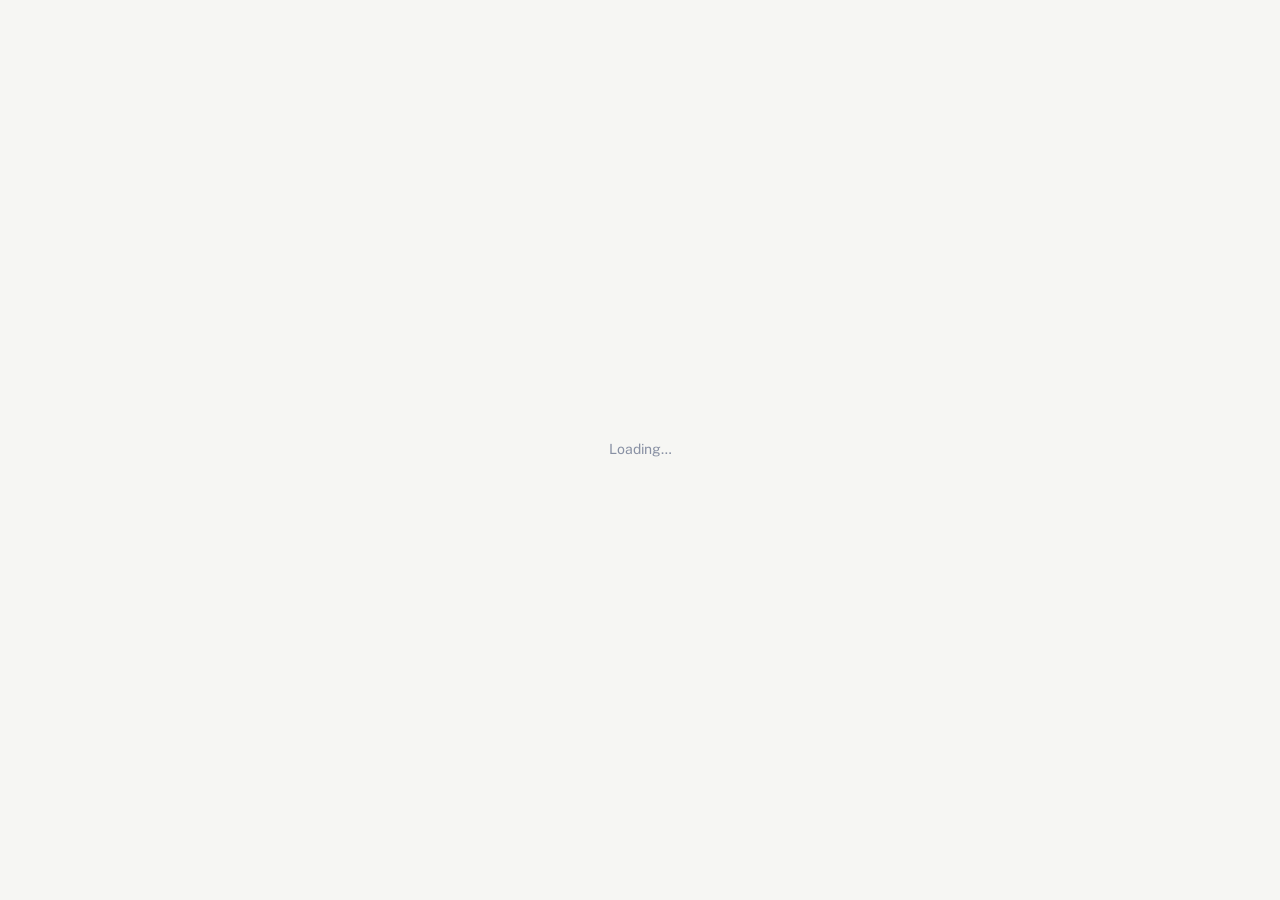
==== index.html @ 685ea419 "deploy 2026-09-09T08:03:14.117Z" ====
<!doctype html>
<html lang="en">
<head>
<meta charset="utf-8" />
<meta name="viewport" content="width=device-width, initial-scale=1" />
<title>CPA360</title>
<link rel="preconnect" href="https://fonts.googleapis.com" />
<link rel="preconnect" href="https://fonts.gstatic.com" crossorigin />
<link rel="stylesheet" href="https://fonts.googleapis.com/css2?family=Libre+Franklin:wght@600;700;800&family=Public+Sans:wght@400;500;600;700&family=IBM+Plex+Mono:wght@500;600&display=swap" />
<link rel="stylesheet" href="./styles.css" />
<link rel="stylesheet" href="./src/dashboard.css" />
<script>
  try {
    var t = localStorage.getItem("cpa360.theme");
    if (t === "dark" || t === "light") document.documentElement.dataset.theme = t;
  } catch (e) {}
</script>
</head>
<body>
  <div id="root" class="booting">Loading&hellip;</div>

  <!-- copy config.example.js → config.js and fill in your Supabase keys -->
  <script src="./config.js"></script>
  <script type="module" src="./src/app.js"></script>
</body>
</html>
---- styles.css ----
/* ==========================================================================
   CPA360 Platform — app shell + auth UI
   Shares the Command Center's token system (navy / Libre Franklin / Public Sans).
   ========================================================================== */
:root{
  --paper:#f6f6f3;
  --surface:#ffffff;
  --surface-2:#eef0f4;
  --surface-3:#e5e8ee;
  --ink:#12203d;
  --ink-2:#4d5871;
  --ink-muted:#8890a3;
  --border:rgba(18,32,61,.12);
  --border-strong:rgba(18,32,61,.22);
  --brand:#1f3864;
  --brand-ink:#14284d;
  --brand-tint:#e7ecf5;
  --brand-2:#3f7a52;
  --brand-2-tint:#e7f1ea;
  --sidebar-bg:#14284d;
  --sidebar-fg:#eef1f9;
  --series-1:#2a78d6;
  --series-1-tint:#dcebfb;
  --series-2:#eb6834;
  --series-2-tint:#fbe4d8;
  --good:#0ca30c;
  --warning:#b3790a;
  --critical:#c03434;
  --critical-tint:#fbe1e1;
  --status-good:#0ca30c;   --status-good-tint:#e2f5df;
  --status-warning:#b3790a; --status-warning-tint:#fdf0d6;
  --status-critical:#c03434; --status-critical-tint:#fbe1e1;
  --status-neutral:#6b7386; --status-neutral-tint:#e9eaee;
  --grid-line:#e4e5e0;
  --shadow:0 1px 2px rgba(18,32,61,.06), 0 12px 32px -14px rgba(18,32,61,.20);
  --shadow-card:0 1px 2px rgba(18,32,61,.06), 0 1px 0 rgba(18,32,61,.04);
  --font-display:"Libre Franklin","Segoe UI",system-ui,sans-serif;
  --font-body:"Public Sans","Segoe UI",system-ui,sans-serif;
  --font-mono:"IBM Plex Mono",ui-monospace,monospace;
}
@media (prefers-color-scheme:dark){
  :root:not([data-theme="light"]){
    --paper:#0d1220; --surface:#141b2c; --surface-2:#1b2338; --surface-3:#232c44;
    --ink:#f1f3f9; --ink-2:#b7bfd4; --ink-muted:#8089a1;
    --border:rgba(255,255,255,.11); --border-strong:rgba(255,255,255,.20);
    --brand:#3f5f9c; --brand-ink:#cfdaf2; --brand-tint:#1d2c4a; --brand-2:#59a66d; --brand-2-tint:#16301f;
    --sidebar-bg:#111a2e;
    --series-1:#3987e5; --series-1-tint:#173154; --series-2:#e07a44; --series-2-tint:#432416;
    --good:#35c440; --warning:#f2b23a; --critical:#ef6a6a; --critical-tint:#3d1414;
    --status-good:#35c440; --status-good-tint:#113a17;
    --status-warning:#f2b23a; --status-warning-tint:#3d2e0c;
    --status-critical:#ef6a6a; --status-critical-tint:#3d1414;
    --status-neutral:#9aa2b8; --status-neutral-tint:#232c44;
    --grid-line:#26304a;
    --shadow:0 1px 2px rgba(0,0,0,.4), 0 12px 32px -14px rgba(0,0,0,.5);
    --shadow-card:0 1px 2px rgba(0,0,0,.35);
  }
}
:root[data-theme="dark"]{
  --paper:#0d1220; --surface:#141b2c; --surface-2:#1b2338; --surface-3:#232c44;
  --ink:#f1f3f9; --ink-2:#b7bfd4; --ink-muted:#8089a1;
  --border:rgba(255,255,255,.11); --border-strong:rgba(255,255,255,.20);
  --brand:#3f5f9c; --brand-ink:#cfdaf2; --brand-tint:#1d2c4a; --brand-2:#59a66d; --brand-2-tint:#16301f;
  --sidebar-bg:#111a2e;
  --series-1:#3987e5; --series-1-tint:#173154; --series-2:#e07a44; --series-2-tint:#432416;
  --good:#35c440; --warning:#f2b23a; --critical:#ef6a6a; --critical-tint:#3d1414;
  --status-good:#35c440; --status-good-tint:#113a17;
  --status-warning:#f2b23a; --status-warning-tint:#3d2e0c;
  --status-critical:#ef6a6a; --status-critical-tint:#3d1414;
  --status-neutral:#9aa2b8; --status-neutral-tint:#232c44;
  --grid-line:#26304a;
  --shadow:0 1px 2px rgba(0,0,0,.4), 0 12px 32px -14px rgba(0,0,0,.5);
  --shadow-card:0 1px 2px rgba(0,0,0,.35);
}

*{box-sizing:border-box;}
body{margin:0;background:var(--paper);color:var(--ink);font-family:var(--font-body);font-size:14px;line-height:1.55;-webkit-font-smoothing:antialiased;}
h1,h2,h3{font-family:var(--font-display);margin:0;color:var(--ink);text-wrap:balance;}
a{color:var(--brand);}
button{font-family:inherit;}
.mono{font-family:var(--font-mono);}
#root.booting{display:flex;align-items:center;justify-content:center;min-height:100vh;color:var(--ink-muted);}

/* ---------- form controls ---------- */
.field{display:grid;gap:5px;margin-bottom:13px;}
.field label{font-size:11px;font-weight:600;text-transform:uppercase;letter-spacing:.5px;color:var(--ink-muted);}
.field input,.field select{
  font:inherit;padding:9px 11px;border:1px solid var(--border-strong);border-radius:8px;
  background:var(--surface);color:var(--ink);width:100%;
}
.field input:focus,.field select:focus{outline:2px solid var(--brand);outline-offset:1px;}
.btn{
  all:unset;box-sizing:border-box;cursor:pointer;display:inline-flex;align-items:center;justify-content:center;
  gap:7px;padding:9px 16px;border-radius:8px;font-size:13px;font-weight:600;
  border:1px solid var(--border-strong);color:var(--ink-2);background:var(--surface);text-align:center;
}
.btn:hover{color:var(--ink);}
.btn.primary{background:var(--brand);border-color:var(--brand);color:#fff;width:100%;}
.btn.primary:hover{color:#fff;filter:brightness(1.08);}
.btn.danger{background:var(--critical);border-color:var(--critical);color:#fff;}
.btn[disabled]{opacity:.55;cursor:not-allowed;}
.linkbtn{all:unset;cursor:pointer;color:var(--brand);font-size:12.5px;text-decoration:underline;text-underline-offset:2px;}
.msg{margin:4px 0 12px;font-size:12.5px;padding:9px 11px;border-radius:8px;}
.msg.err{background:var(--critical-tint);color:var(--critical);}
.msg.ok{background:color-mix(in oklab,var(--good) 15%,var(--surface));color:var(--good);}

/* ---------- auth screen ---------- */
.auth-wrap{min-height:100vh;display:flex;align-items:center;justify-content:center;padding:32px 20px;}
.auth-card{
  width:100%;max-width:380px;background:var(--surface);border:1px solid var(--border);
  border-radius:16px;box-shadow:var(--shadow);padding:28px;
}
.auth-brand{display:flex;align-items:center;gap:10px;margin-bottom:22px;}
.auth-mark{
  width:34px;height:34px;border-radius:8px;background:linear-gradient(155deg,#3f7a52,#2a78d6);
  display:flex;align-items:center;justify-content:center;color:#fff;font-family:var(--font-display);font-weight:800;flex:none;
}
.auth-brand b{font-family:var(--font-display);font-size:16px;letter-spacing:.2px;}
.auth-brand span{display:block;font-size:9.5px;letter-spacing:1.4px;text-transform:uppercase;color:var(--ink-muted);}
.auth-card h1{font-size:19px;margin-bottom:4px;}
.auth-card .sub{color:var(--ink-2);font-size:12.5px;margin-bottom:20px;}
.auth-alt{margin-top:16px;padding-top:14px;border-top:1px solid var(--border);display:flex;flex-wrap:wrap;gap:6px 14px;font-size:12px;color:var(--ink-muted);}

/* ---------- app shell ---------- */
.app{display:flex;min-height:100vh;}
.sidebar{
  width:250px;flex:0 0 250px;background:var(--sidebar-bg);color:var(--sidebar-fg);
  display:flex;flex-direction:column;padding:18px 14px;position:sticky;top:0;height:100vh;overflow-y:auto;
}
.sidebar .brand{display:flex;align-items:center;gap:9px;padding:2px 6px 16px;}
.sidebar .brand b{font-family:var(--font-display);font-weight:800;font-size:15.5px;color:#fff;}
.sidebar .brand span{display:block;font-size:9px;letter-spacing:1.3px;text-transform:uppercase;color:#9fb0d6;}
.org-switch{margin:2px 4px 16px;}
.org-switch label{font-size:9.5px;letter-spacing:1px;text-transform:uppercase;color:#7f8dae;display:block;margin-bottom:5px;}
.org-switch select{
  width:100%;font:inherit;font-size:12.5px;padding:8px 9px;border-radius:8px;
  background:rgba(255,255,255,.07);color:#fff;border:1px solid rgba(255,255,255,.14);
}
.org-switch select option{color:#12203d;}
.org-role{margin-top:6px;font-size:10.5px;color:#9fb0d6;font-family:var(--font-mono);}
.nav{display:flex;flex-direction:column;gap:1px;overflow-y:auto;}
.nav .nav-group{font-size:9.5px;letter-spacing:1px;text-transform:uppercase;color:#7f8dae;margin:12px 10px 4px;}
.nav .nav-group:first-child{margin-top:2px;}
.nav button{
  all:unset;cursor:pointer;display:flex;align-items:center;gap:9px;padding:7px 10px;border-radius:7px;
  font-size:12.6px;color:#c9d2e8;
}
.nav button:hover{background:rgba(255,255,255,.06);color:#fff;}
.nav button.active{background:rgba(255,255,255,.13);color:#fff;font-weight:600;}
.sidebar .foot{margin-top:auto;padding-top:14px;border-top:1px solid rgba(255,255,255,.09);font-size:11px;color:#9fb0d6;}
.sidebar .foot .email{color:#dbe2f2;word-break:break-all;display:block;margin-bottom:8px;}

main{flex:1;min-width:0;}
.topbar{padding:16px 30px;border-bottom:1px solid var(--border);display:flex;align-items:baseline;justify-content:space-between;gap:16px;}
.topbar h1{font-size:20px;}
.topbar .eyebrow{font-size:11px;letter-spacing:1px;text-transform:uppercase;color:var(--ink-muted);font-weight:600;}
.topbar .sub{color:var(--ink-2);font-size:12px;margin-top:3px;max-width:64ch;}
.viewport{padding:24px 30px 64px;max-width:1120px;}

/* ---------- cards / tiles / tables ---------- */
.card{background:var(--surface);border:1px solid var(--border);border-radius:12px;padding:18px 20px;box-shadow:var(--shadow);}
.tiles{display:grid;grid-template-columns:repeat(auto-fit,minmax(160px,1fr));gap:12px;margin-bottom:20px;}
.tile{background:var(--surface);border:1px solid var(--border);border-radius:12px;padding:14px 16px;box-shadow:var(--shadow);}
.tile .k{font-size:11px;text-transform:uppercase;letter-spacing:.4px;color:var(--ink-muted);font-weight:600;}
.tile .v{font-family:var(--font-display);font-size:24px;font-weight:800;margin-top:5px;}
.tile .m{font-size:11.5px;color:var(--ink-2);margin-top:3px;}
.note{background:var(--brand-tint);border:1px solid color-mix(in oklab,var(--brand) 25%,transparent);border-radius:10px;padding:13px 15px;font-size:12.5px;color:var(--ink-2);}

table{width:100%;border-collapse:collapse;}
.table-wrap{border:1px solid var(--border);border-radius:12px;overflow-x:auto;background:var(--surface);box-shadow:var(--shadow);}
th{text-align:left;font-size:10.5px;letter-spacing:.5px;text-transform:uppercase;color:var(--ink-muted);font-weight:700;padding:10px 14px;border-bottom:1px solid var(--border);background:var(--surface-2);white-space:nowrap;}
td{padding:10px 14px;border-bottom:1px solid var(--border);font-size:12.8px;vertical-align:middle;}
tr:last-child td{border-bottom:none;}
.role-pill{display:inline-block;padding:2px 9px;border-radius:999px;font-size:11px;font-weight:600;background:var(--surface-3);color:var(--ink-2);text-transform:capitalize;}
.row-inline{display:flex;gap:8px;align-items:end;flex-wrap:wrap;}
.row-inline .field{margin-bottom:0;}
.section-title{font-size:11px;letter-spacing:1px;text-transform:uppercase;color:var(--ink-muted);font-weight:700;margin:28px 0 10px;}

@media (max-width:760px){
  .app{flex-direction:column;}
  .sidebar{width:auto;flex:none;height:auto;position:static;flex-direction:row;flex-wrap:wrap;align-items:center;gap:10px;}
  .org-switch{margin:0;flex:1;min-width:160px;}
  .sidebar .foot{margin:0;border:0;padding:0;}
  .nav{flex-direction:row;flex-wrap:wrap;width:100%;}
  .nav .nav-group{flex-basis:100%;margin:8px 4px 2px;}
  .viewport,.topbar{padding-left:18px;padding-right:18px;}
}
@media (prefers-reduced-motion:no-preference){
  .btn,.nav button{transition:background .12s ease,color .12s ease,filter .12s ease;}
}
---- src/dashboard.css ----
/* ============================================================================
   dashboard.css — the nine-view dashboard, ported from the Command Center.
   Every rule is scoped under `.cpa-dash` so it never collides with the shell.
   The dashboard's mount container and every modal it opens carry that class.
   Design tokens live in styles.css (shared with the shell).
   ============================================================================ */

.cpa-dash h1, .cpa-dash h2, .cpa-dash h3, .cpa-dash h4{
  font-family:var(--font-display); font-weight:700; margin:0; text-wrap:balance; color:var(--ink);
}
.cpa-dash .mono{ font-family:var(--font-mono); font-variant-numeric:tabular-nums; }
.cpa-dash .num{ font-variant-numeric:tabular-nums; }
.cpa-dash .muted{ color:var(--ink-muted); font-size:12px; padding:12px 2px; }

/* ---- dashboard header (eyebrow / title / sub + print) ---- */
.dash-head{ display:flex; align-items:flex-start; justify-content:space-between; gap:16px; margin-bottom:18px; flex-wrap:wrap; }
.dash-head .eyebrow{ font-size:11px; letter-spacing:1px; text-transform:uppercase; color:var(--ink-muted); font-weight:600; }
.dash-head h1{ font-size:21px; margin-top:2px; }
.dash-head .sub{ color:var(--ink-2); font-size:12.5px; margin-top:3px; max-width:64ch; }

.cpa-dash .view{ padding:2px 0 60px; }
.cpa-dash .view.hidden{ display:none; }

/* ---- layout ---- */
.cpa-dash .grid{ display:grid; gap:14px; min-width:0; }
.cpa-dash .grid > *{ min-width:0; }
.cpa-dash .grid-4{ grid-template-columns:repeat(4,1fr); }
.cpa-dash .grid-3{ grid-template-columns:repeat(3,1fr); }
.cpa-dash .grid-2{ grid-template-columns:repeat(2,1fr); }
.cpa-dash .split{ display:grid; gap:14px; min-width:0; }
.cpa-dash .split > *{ min-width:0; }
.cpa-dash .split-score{ grid-template-columns:280px 1fr; }
.cpa-dash .split-bene{ grid-template-columns:1fr 300px; }
.cpa-dash .split-finance{ grid-template-columns:1.4fr 1fr; }
.cpa-dash .split-impact{ grid-template-columns:1.2fr 1fr; }
@media (max-width:1000px){
  .cpa-dash .grid-4, .cpa-dash .grid-3{ grid-template-columns:repeat(2,1fr); }
  .cpa-dash .split-score, .cpa-dash .split-bene, .cpa-dash .split-finance, .cpa-dash .split-impact{ grid-template-columns:1fr; }
}
@media (max-width:900px){ .cpa-dash .grid-2{ grid-template-columns:1fr; } }

/* ---- cards ---- */
.cpa-dash .card{
  background:var(--surface); border:1px solid var(--border); border-radius:12px;
  padding:16px 18px; box-shadow:var(--shadow-card);
}
.cpa-dash .card-head{ display:flex; align-items:center; justify-content:space-between; gap:10px; margin-bottom:12px; flex-wrap:wrap; }
.cpa-dash .card-head h3{ font-size:14px; }
.cpa-dash .card-head .hint{ font-size:11px; color:var(--ink-muted); }
.cpa-dash .section-title{ font-size:11px; letter-spacing:1px; text-transform:uppercase; color:var(--ink-muted); font-weight:700; margin:26px 0 10px; }
.cpa-dash .section-title:first-child{ margin-top:0; }

.cpa-dash .stat-tile{ background:var(--surface); border:1px solid var(--border); border-radius:12px; padding:14px 16px; box-shadow:var(--shadow-card); }
.cpa-dash .stat-tile .label{ font-size:11px; color:var(--ink-muted); font-weight:600; text-transform:uppercase; letter-spacing:.4px; }
.cpa-dash .stat-tile .value{ font-family:var(--font-display); font-size:26px; font-weight:800; margin-top:6px; }
.cpa-dash .stat-tile .sub{ font-size:11.5px; color:var(--ink-2); margin-top:4px; }
.cpa-dash .stat-tile .sub.good{ color:var(--status-good); }
.cpa-dash .stat-tile .sub.warning{ color:var(--status-warning); }
.cpa-dash .stat-tile .sub.critical{ color:var(--status-critical); }

/* ---- pills ---- */
.cpa-dash .pill{
  display:inline-flex; align-items:center; gap:5px; padding:3px 9px 3px 7px; border-radius:999px;
  font-size:11px; font-weight:600; white-space:nowrap; line-height:1.6;
}
.cpa-dash .pill svg{ width:11px; height:11px; flex:none; }
.cpa-dash .pill.good{ background:var(--status-good-tint); color:var(--status-good); }
.cpa-dash .pill.warning{ background:var(--status-warning-tint); color:var(--status-warning); }
.cpa-dash .pill.critical{ background:var(--status-critical-tint); color:var(--status-critical); }
.cpa-dash .pill.neutral{ background:var(--status-neutral-tint); color:var(--status-neutral); }
.cpa-dash .pill.brand{ background:var(--brand-tint); color:var(--brand); }

/* ---- tables ---- */
.cpa-dash table{ width:100%; border-collapse:collapse; }
.cpa-dash .table-wrap{ overflow-x:auto; border:1px solid var(--border); border-radius:12px; background:var(--surface); box-shadow:var(--shadow-card); min-width:0; }
.cpa-dash .table-wrap table{ width:100%; }
.cpa-dash th{ text-align:left; font-size:10.5px; letter-spacing:.5px; text-transform:uppercase; color:var(--ink-muted); font-weight:700; padding:10px 14px; border-bottom:1px solid var(--border); background:var(--surface-2); white-space:nowrap; }
.cpa-dash td{ padding:10px 14px; border-bottom:1px solid var(--border); font-size:12.8px; vertical-align:middle; }
.cpa-dash tr:last-child td{ border-bottom:none; }
.cpa-dash tbody tr:hover{ background:var(--surface-2); }
.cpa-dash td.num, .cpa-dash th.num{ text-align:right; font-variant-numeric:tabular-nums; }

/* ---- bars / progress ---- */
.cpa-dash .bar-row{ display:grid; grid-template-columns:160px 1fr 84px; align-items:center; gap:10px; padding:6px 0; }
.cpa-dash .bar-row .lbl{ font-size:12px; color:var(--ink-2); }
.cpa-dash .bar-track{ height:10px; border-radius:6px; background:var(--surface-3); overflow:hidden; position:relative; }
.cpa-dash .bar-fill{ height:100%; border-radius:6px; background:var(--brand); }
.cpa-dash .bar-fill.s2{ background:var(--series-2); }
.cpa-dash .bar-fill.good{ background:var(--status-good); }
.cpa-dash .bar-fill.warning{ background:var(--status-warning); }
.cpa-dash .bar-fill.critical{ background:var(--status-critical); }
.cpa-dash .bar-row .val{ font-size:11.5px; color:var(--ink-2); text-align:right; font-variant-numeric:tabular-nums; }
.cpa-dash .progress{ height:7px; border-radius:5px; background:var(--surface-3); overflow:hidden; }
.cpa-dash .progress > span{ display:block; height:100%; border-radius:5px; background:var(--brand); }

/* ---- gate stepper ---- */
.cpa-dash .gate-stepper{ display:flex; align-items:center; gap:0; min-width:540px; }
.cpa-dash .gate-step{ display:flex; flex-direction:column; align-items:center; gap:6px; flex:1; position:relative; }
.cpa-dash .gate-step .chip{ width:30px; height:30px; border-radius:50%; display:flex; align-items:center; justify-content:center; font-family:var(--font-display); font-weight:800; font-size:12.5px; border:2px solid var(--border-strong); background:var(--surface); color:var(--ink-muted); z-index:1; }
.cpa-dash .gate-step.done .chip{ background:var(--status-good); border-color:var(--status-good); color:#fff; }
.cpa-dash .gate-step.current .chip{ background:var(--brand); border-color:var(--brand); color:#fff; }
.cpa-dash .gate-step .lbl{ font-size:10.5px; color:var(--ink-2); text-align:center; max-width:100px; }
.cpa-dash .gate-step.current .lbl{ color:var(--ink); font-weight:700; }
.cpa-dash .gate-step .connector{ position:absolute; top:15px; left:calc(-50% + 15px); width:calc(100% - 30px); height:2px; background:var(--border-strong); z-index:0; }
.cpa-dash .gate-step.done .connector{ background:var(--status-good); }
.cpa-dash .gate-step:first-child .connector{ display:none; }

/* ---- charts ---- */
.cpa-dash .legend{ display:flex; gap:16px; flex-wrap:wrap; font-size:11.5px; color:var(--ink-2); margin-top:8px; }
.cpa-dash .legend .sw{ display:inline-flex; align-items:center; gap:6px; }
.cpa-dash .legend .sw i{ width:10px; height:10px; border-radius:3px; display:inline-block; }
.cpa-dash .chart-wrap{ position:relative; }
.cpa-dash .chart-tip{ position:absolute; background:var(--ink); color:var(--paper); font-size:11px; padding:6px 9px; border-radius:7px; pointer-events:none; opacity:0; transition:opacity .1s; white-space:nowrap; z-index:10; box-shadow:0 4px 14px rgba(0,0,0,.25); }

/* ---- misc components ---- */
.cpa-dash .filter-row{ display:flex; gap:6px; flex-wrap:wrap; }
.cpa-dash .filter-row button{ all:unset; cursor:pointer; padding:6px 12px; border-radius:999px; font-size:11.5px; font-weight:600; border:1px solid var(--border); color:var(--ink-2); background:var(--surface); }
.cpa-dash .filter-row button.active{ background:var(--brand); border-color:var(--brand); color:#fff; }

.cpa-dash .doc-grid{ display:grid; grid-template-columns:repeat(2,1fr); gap:12px; }
@media (max-width:900px){ .cpa-dash .doc-grid{ grid-template-columns:1fr; } }
.cpa-dash .doc-card{ border:1px solid var(--border); border-radius:12px; padding:13px 15px; background:var(--surface); box-shadow:var(--shadow-card); }
.cpa-dash .doc-card .top{ display:flex; justify-content:space-between; align-items:baseline; gap:8px; }
.cpa-dash .doc-card .sec{ font-size:10px; color:var(--ink-muted); font-weight:700; letter-spacing:.4px; }
.cpa-dash .doc-card .title{ font-family:var(--font-display); font-weight:700; font-size:13.5px; margin-top:2px; }
.cpa-dash .doc-card .count{ font-size:11px; color:var(--ink-2); margin-top:6px; }
.cpa-dash .doc-card .progress{ margin-top:9px; }

.cpa-dash .callout{ display:flex; gap:10px; align-items:flex-start; background:var(--brand-tint); border:1px solid color-mix(in oklab, var(--brand) 25%, transparent); border-radius:10px; padding:11px 13px; font-size:12px; color:var(--ink-2); }
.cpa-dash .callout svg{ width:15px; height:15px; flex:none; margin-top:1px; color:var(--brand); }
.cpa-dash .callout a{ color:var(--brand); }

.cpa-dash .kv{ display:grid; grid-template-columns:auto 1fr; gap:5px 14px; font-size:12.5px; }
.cpa-dash .kv dt{ color:var(--ink-muted); }
.cpa-dash .kv dd{ margin:0; color:var(--ink); font-weight:500; }

/* ---- buttons + row actions (also used inside modals, which carry .cpa-dash) ---- */
.cpa-dash .btn{ all:unset; box-sizing:border-box; cursor:pointer; padding:8px 14px; border-radius:8px; font-size:12.5px; font-weight:600; border:1px solid var(--border-strong); color:var(--ink-2); background:var(--surface); text-align:center; }
.cpa-dash .btn:hover{ color:var(--ink); }
.cpa-dash .btn.primary{ background:var(--brand); border-color:var(--brand); color:#fff; }
.cpa-dash .btn.primary:hover{ color:#fff; filter:brightness(1.08); }
.cpa-dash .btn.danger{ background:var(--status-critical); border-color:var(--status-critical); color:#fff; }
.cpa-dash .card-head .btn{ padding:4px 10px; font-size:11px; }
.cpa-dash .row-actions{ display:flex; gap:2px; }
.cpa-dash .row-actions button{ all:unset; cursor:pointer; width:26px; height:26px; border-radius:6px; display:flex; align-items:center; justify-content:center; color:var(--ink-muted); }
.cpa-dash .row-actions button:hover{ background:var(--surface-3); color:var(--ink); }
.cpa-dash .row-actions svg{ width:15px; height:15px; }
.cpa-dash .inline-select{ font:inherit; font-size:11.5px; padding:3px 6px; border:1px solid var(--border); border-radius:6px; background:var(--surface); color:var(--ink); max-width:150px; }
.cpa-dash .inline-select[disabled]{ opacity:.7; }

/* ---- modal (scrim is appended to <body> but carries .cpa-dash) ---- */
.cpa-dash.modal-scrim{ position:fixed; inset:0; background:rgba(6,10,20,.55); z-index:120; display:flex; align-items:flex-start; justify-content:center; padding:6vh 16px; overflow-y:auto; }
.cpa-dash .modal{ background:var(--surface); border:1px solid var(--border); border-radius:14px; width:min(520px,100%); box-shadow:0 24px 64px rgba(0,0,0,.4); }
.cpa-dash .modal h3{ padding:15px 18px; border-bottom:1px solid var(--border); font-size:15px; }
.cpa-dash .modal-body{ padding:16px 18px; display:grid; gap:12px; }
.cpa-dash .modal-foot{ padding:13px 18px; border-top:1px solid var(--border); display:flex; gap:8px; justify-content:flex-end; flex-wrap:wrap; }
.cpa-dash .field{ display:grid; gap:5px; }
.cpa-dash .field label{ font-size:11px; font-weight:600; text-transform:uppercase; letter-spacing:.4px; color:var(--ink-muted); }
.cpa-dash .field input, .cpa-dash .field select, .cpa-dash .field textarea{
  font:inherit; padding:8px 10px; border:1px solid var(--border-strong); border-radius:8px;
  background:var(--surface); color:var(--ink); width:100%;
}
.cpa-dash .field textarea{ resize:vertical; }
.cpa-dash .le-row{ display:flex; align-items:center; justify-content:space-between; gap:12px; padding:9px 2px; border-bottom:1px solid var(--border); font-size:12.5px; }
.cpa-dash .le-row:last-child{ border-bottom:0; }
.cpa-dash .le-row > span:first-child{ min-width:0; overflow:hidden; text-overflow:ellipsis; white-space:nowrap; }

/* ---- toast ---- */
.cpa-dash-toast{
  position:fixed; left:50%; bottom:24px; transform:translateX(-50%);
  background:var(--ink); color:var(--paper); font-size:12.5px; font-weight:500;
  padding:10px 16px; border-radius:9px; box-shadow:0 8px 28px rgba(0,0,0,.35); z-index:200; max-width:90vw;
}
.cpa-dash-toast.err{ background:var(--status-critical); color:#fff; }

/* ---- print (board pack) ---- */
.print-only{ display:none; }
@media print{
  .sidebar, .topbar, .topbar-actions, .dash-head .btn,
  #actions-toolbar, #projects-toolbar, .cpa-dash .row-actions, .cpa-dash .card-head .btn,
  .modal-scrim, .cpa-dash-toast{ display:none !important; }
  .app{ display:block !important; }
  main{ display:block !important; }
  .viewport{ padding:0 !important; max-width:none !important; }
  .cpa-dash .view{ padding:0; }
  .cpa-dash .view.hidden{ display:block !important; }
  .cpa-dash .view + .view{ page-break-before:always; }
  .cpa-dash .card, .cpa-dash .table-wrap, .cpa-dash .stat-tile, .cpa-dash .doc-card{ box-shadow:none; break-inside:avoid; }
  .cpa-dash .inline-select{ border:0; padding:0; -webkit-appearance:none; appearance:none; }
  body{ background:#fff; }
  .print-only{ display:block; margin-bottom:14px; }
}
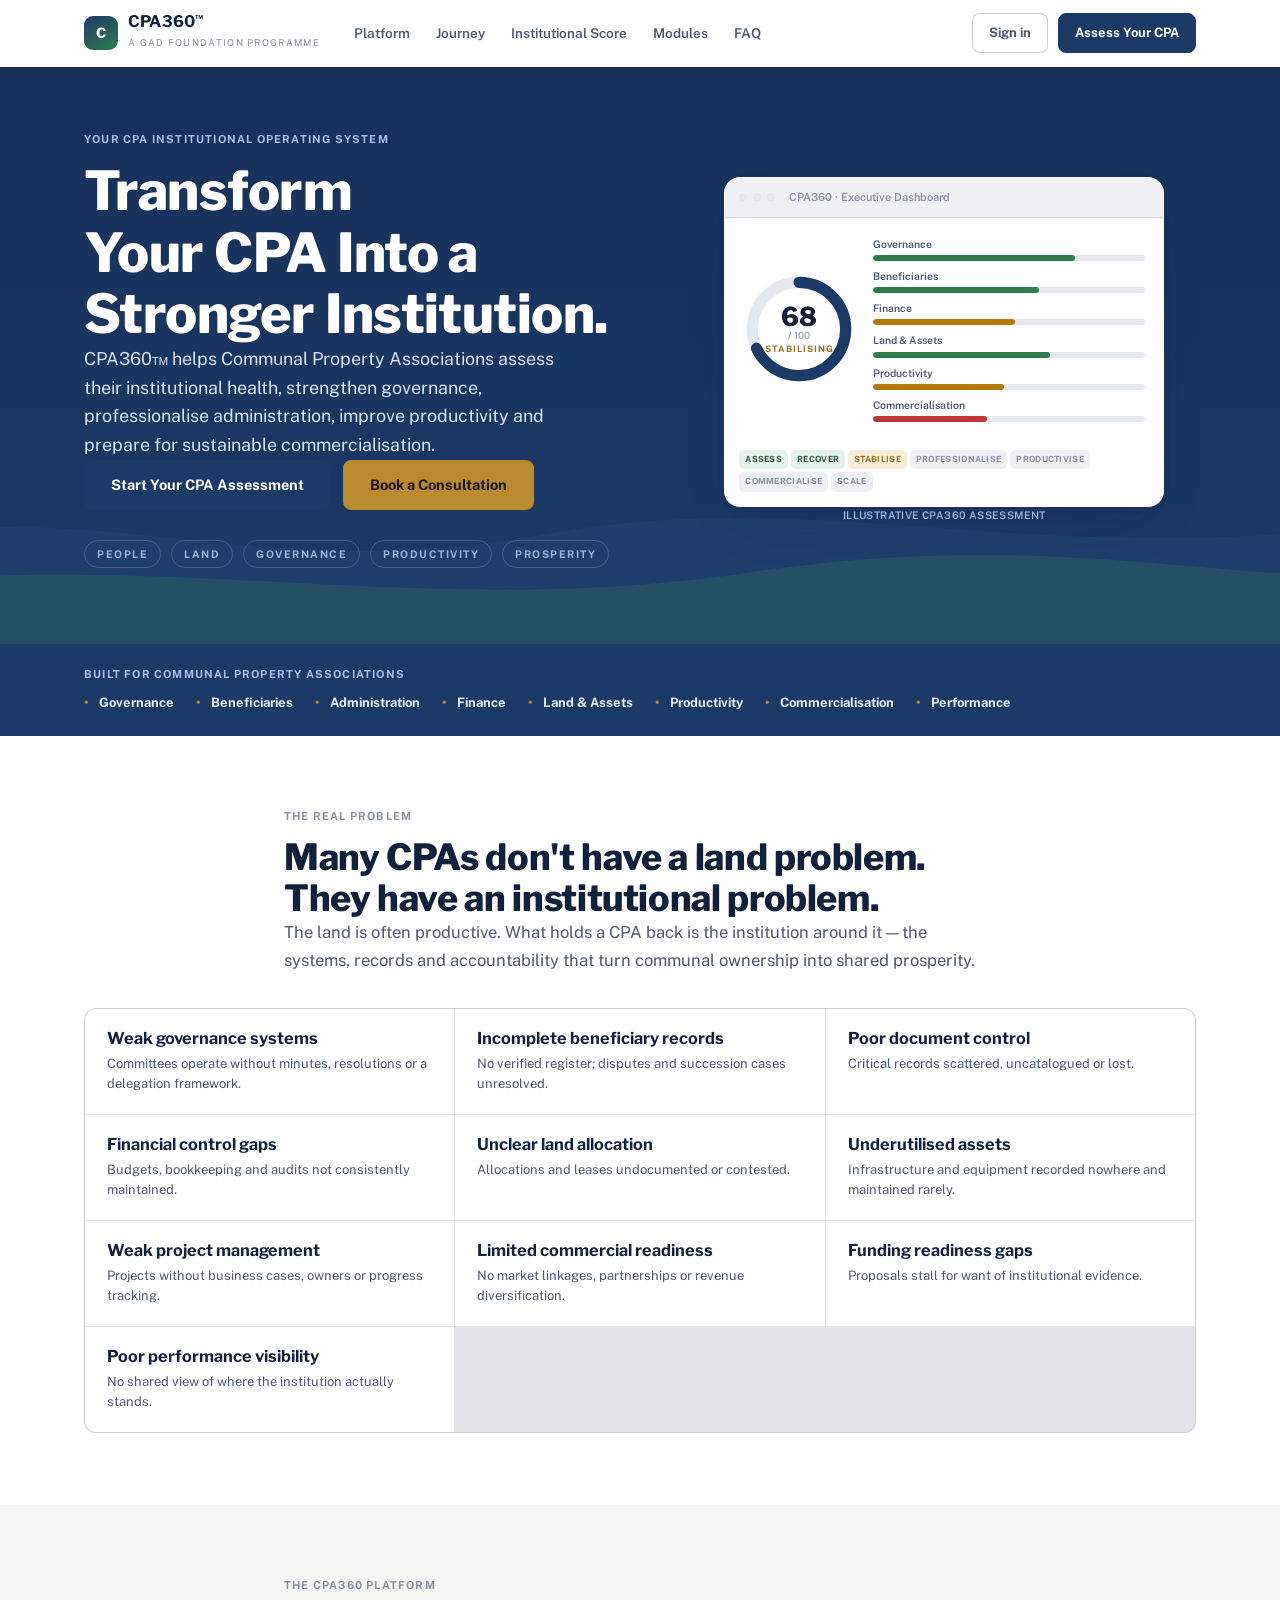
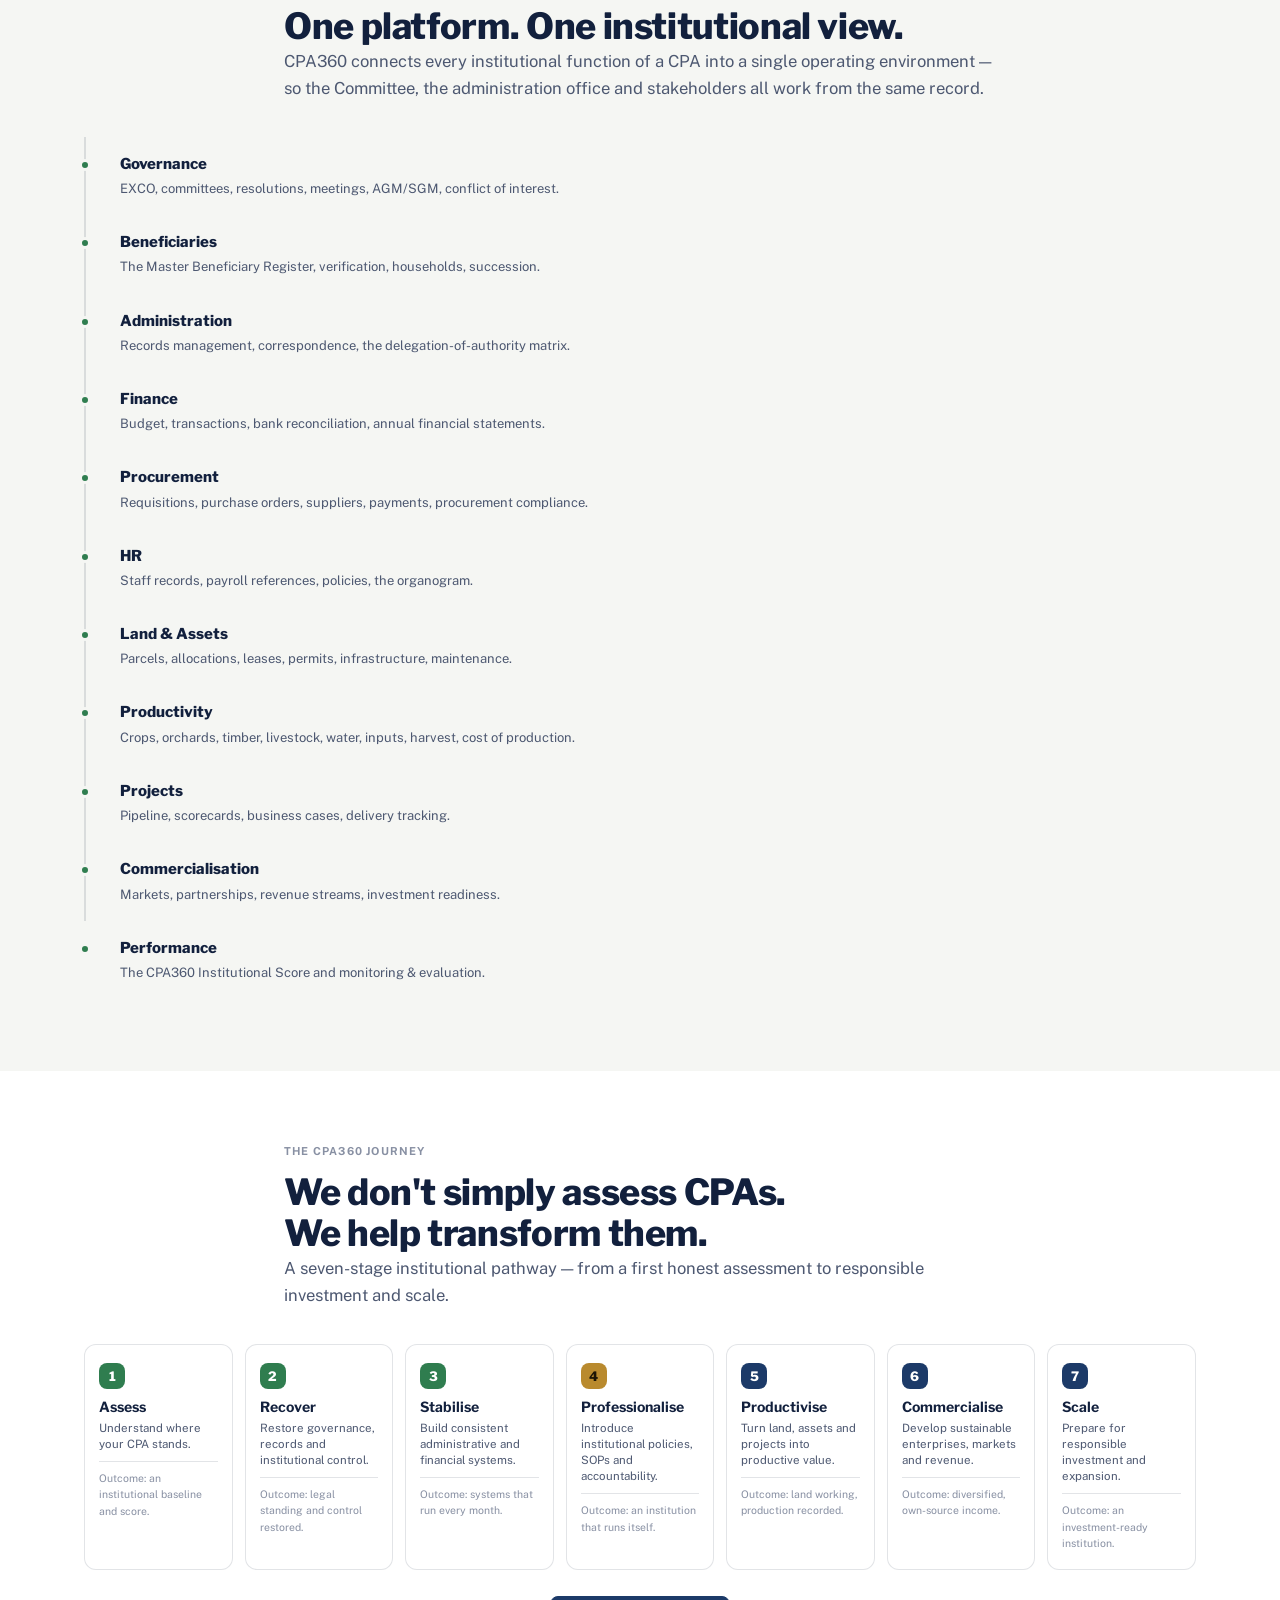
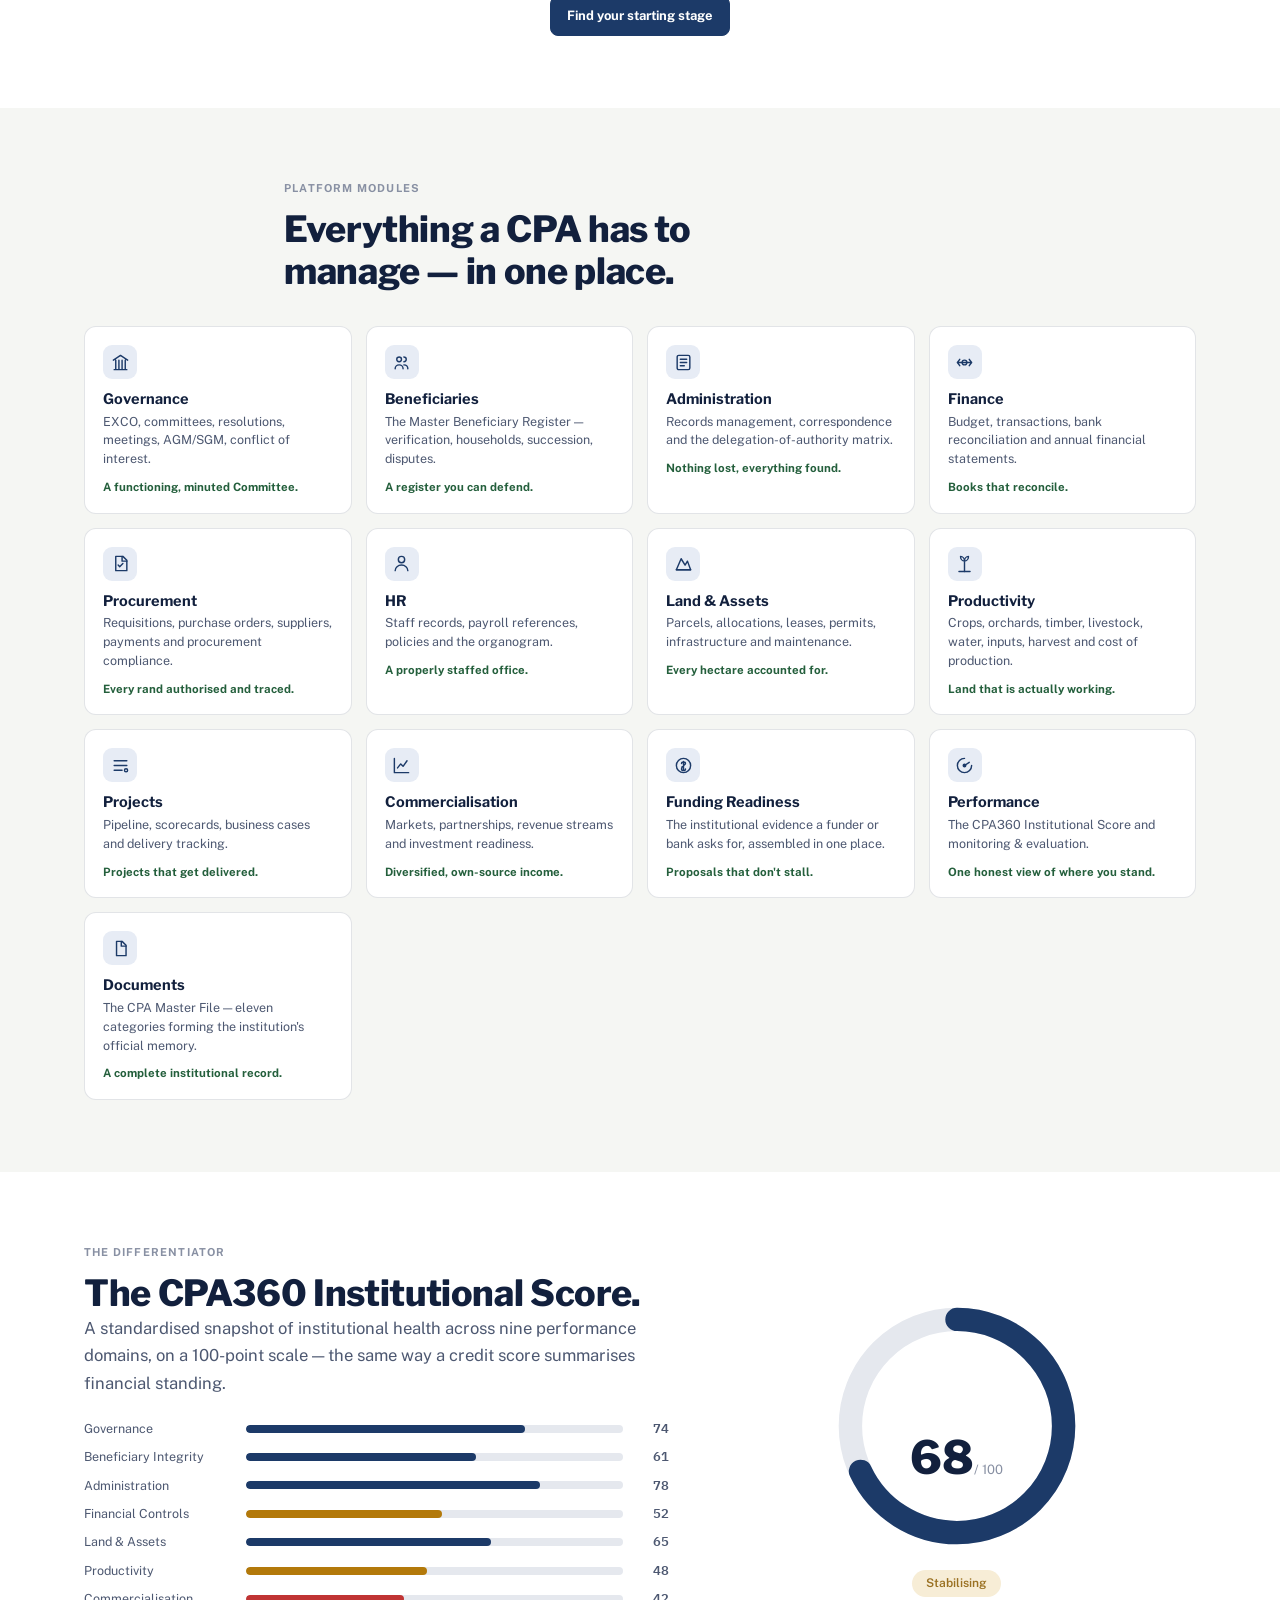
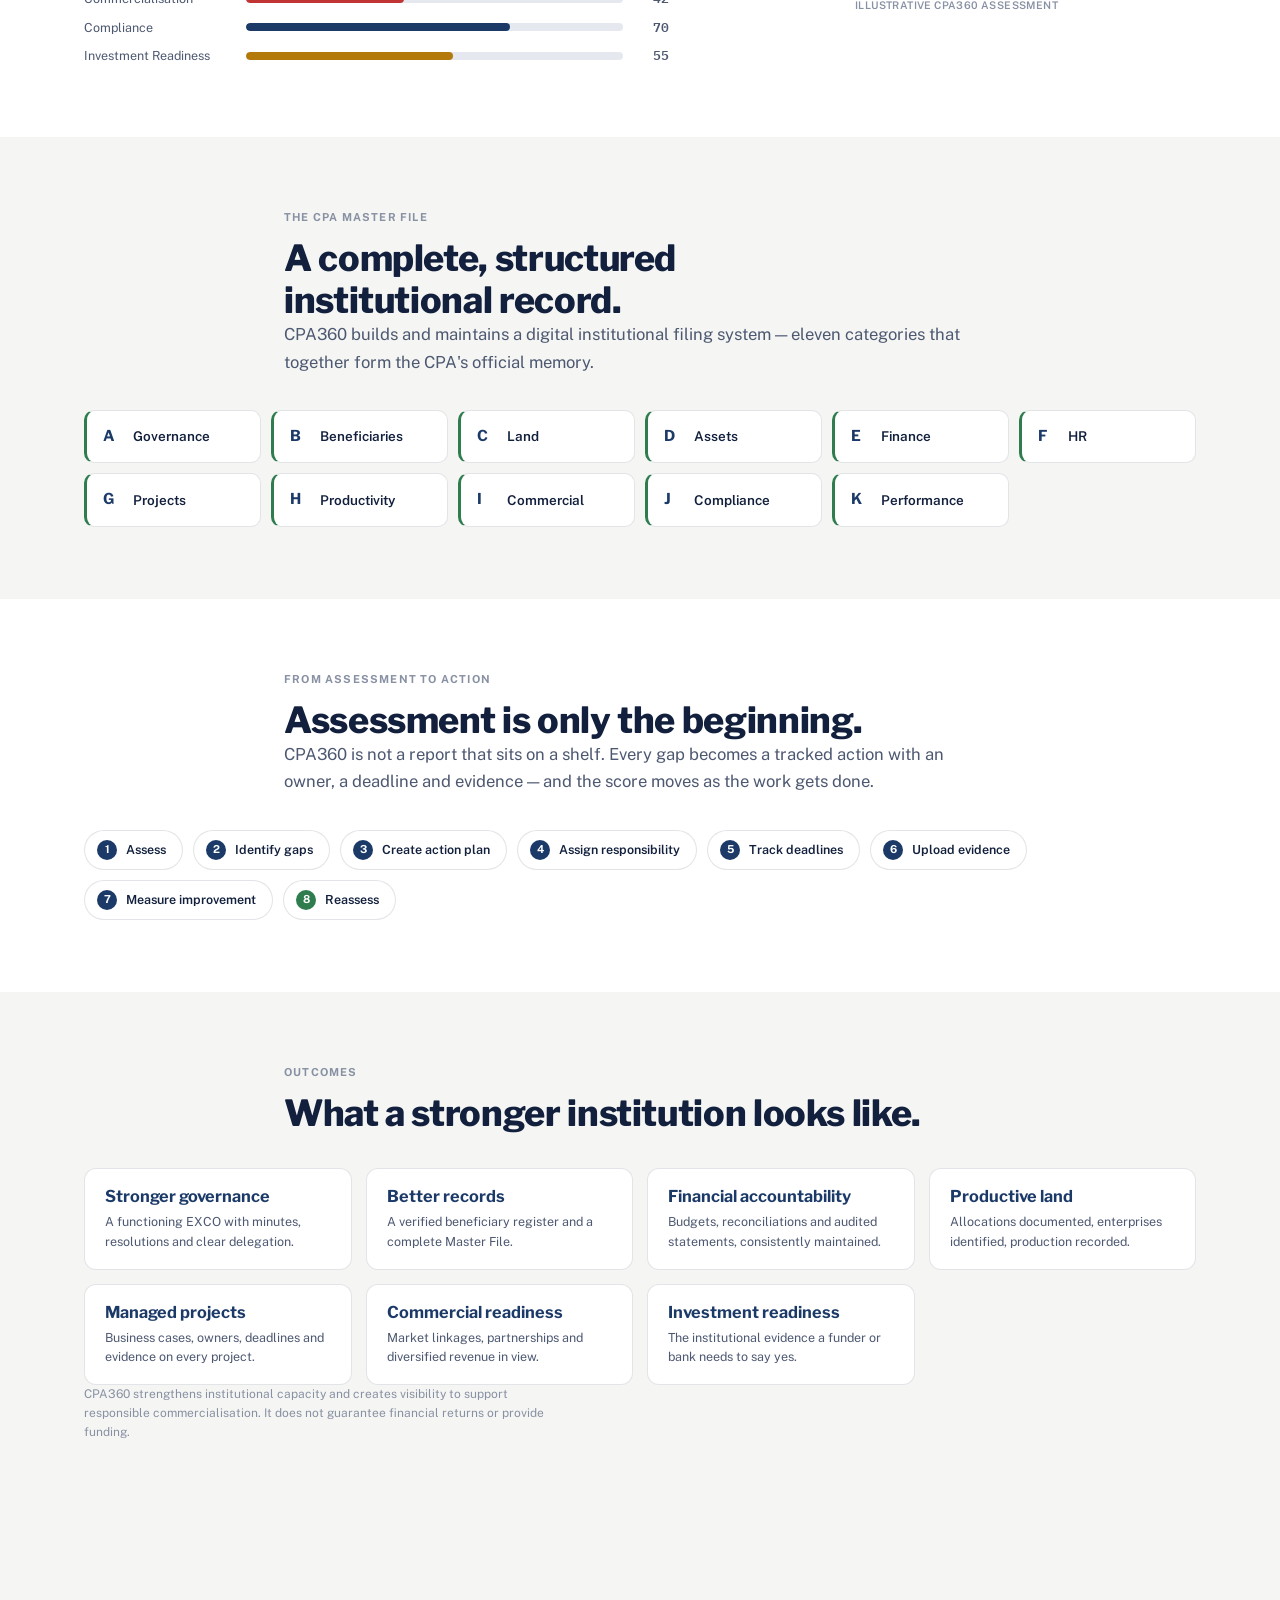
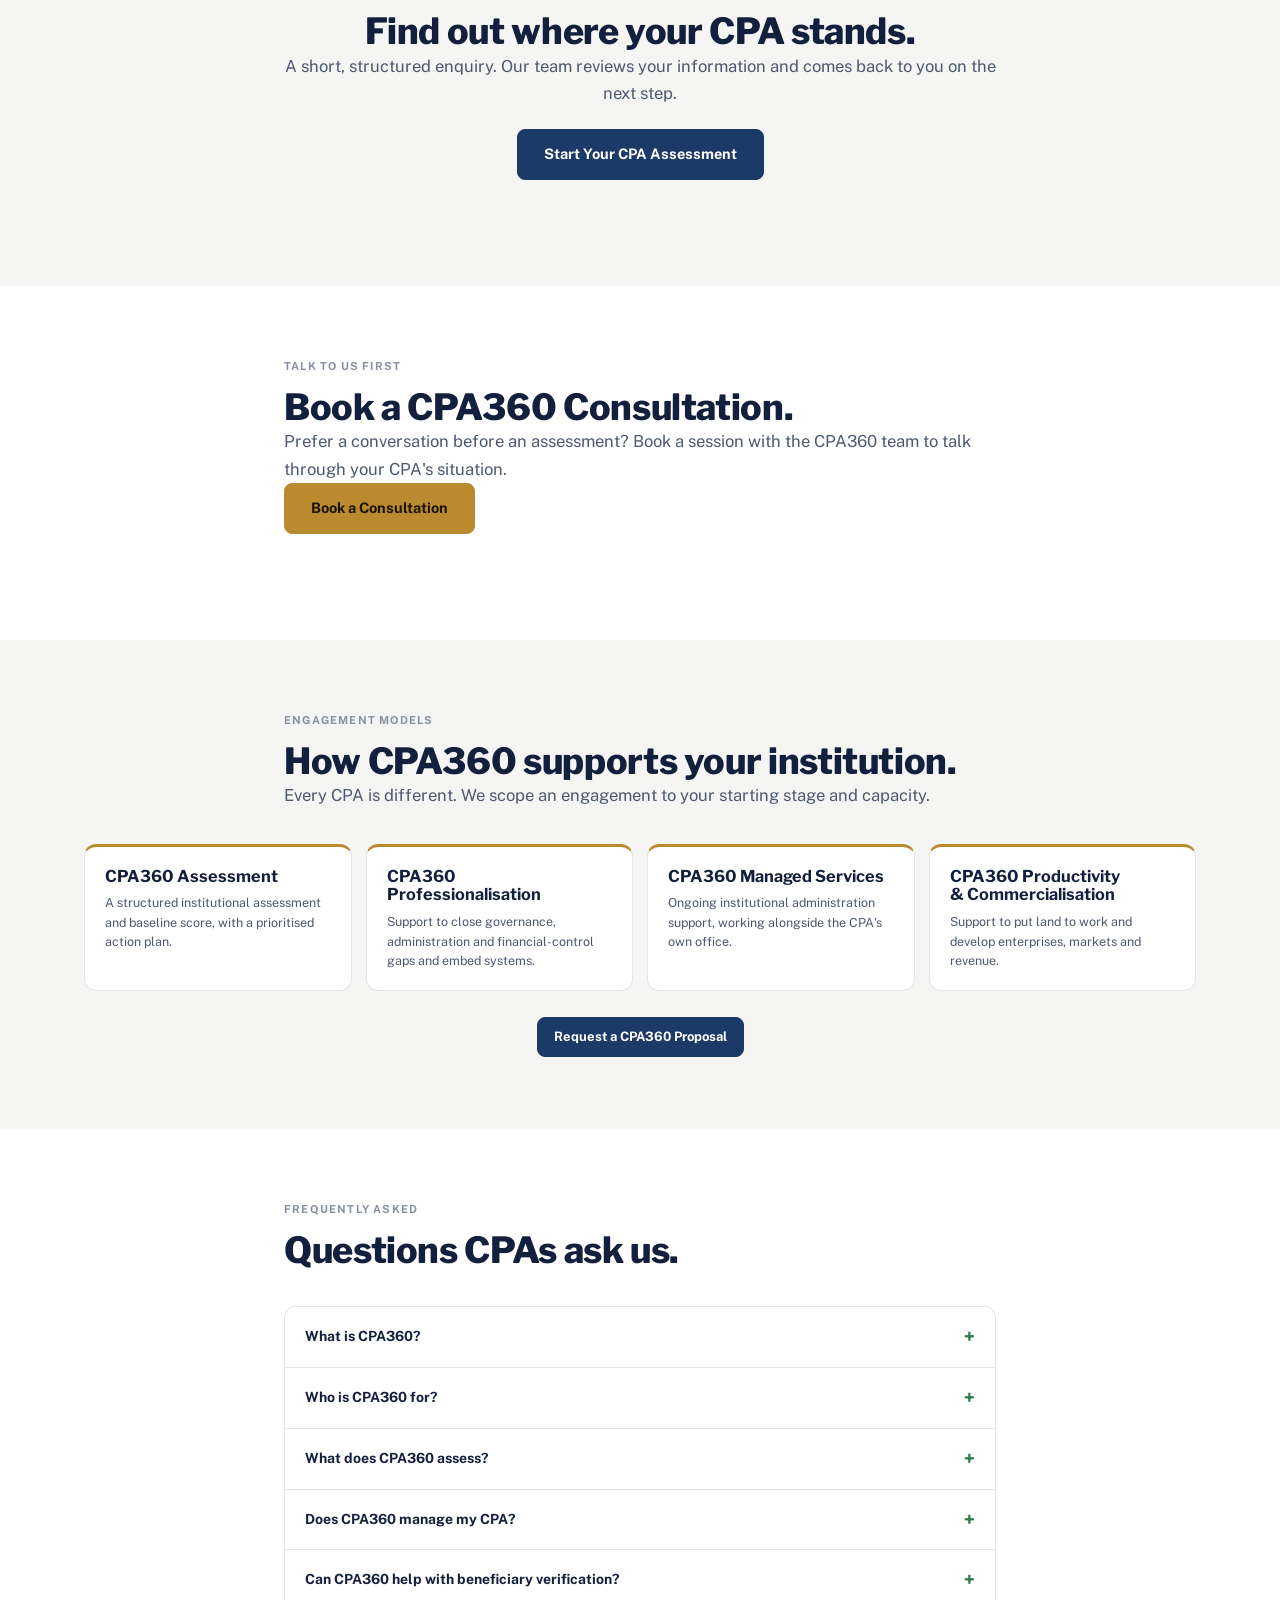
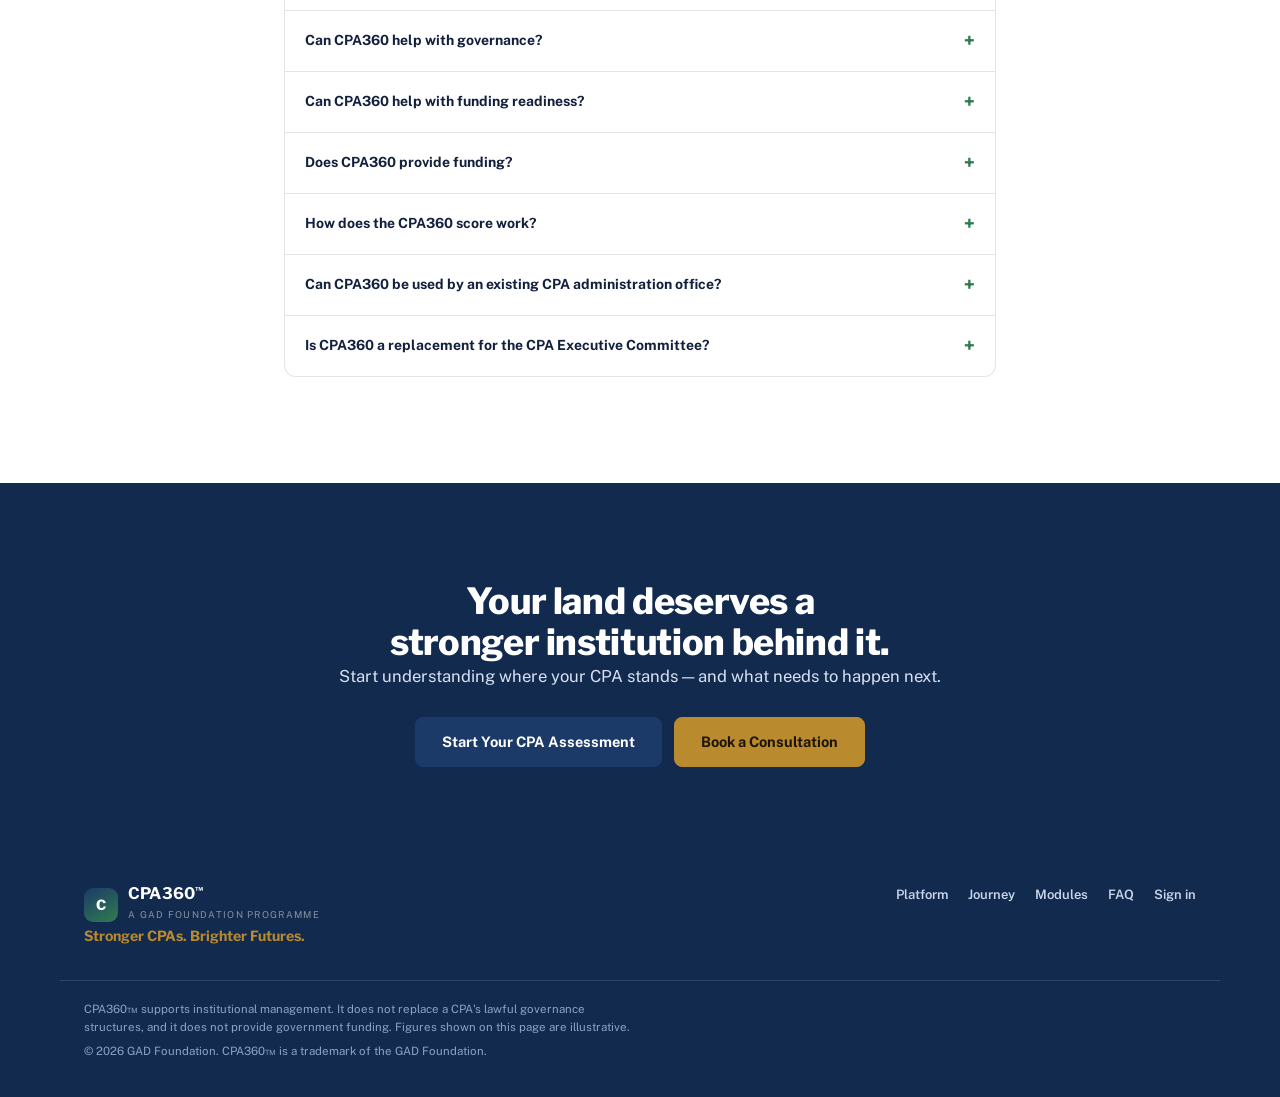
==== commit f783b56d: "deploy 2026-09-09T22:18:09.809Z" ====
--- a/index.html
+++ b/index.html
@@ -3,24 +3,401 @@
 <head>
 <meta charset="utf-8" />
 <meta name="viewport" content="width=device-width, initial-scale=1" />
-<title>CPA360</title>
+<title>CPA360™ — Your CPA Institutional Operating System</title>
+<meta name="description" content="CPA360™ helps Communal Property Associations assess institutional health, strengthen governance, professionalise administration, improve productivity and prepare for sustainable commercialisation. A GAD Foundation Programme." />
+<meta property="og:title" content="CPA360™ — Your CPA Institutional Operating System" />
+<meta property="og:description" content="Transform your CPA into a stronger institution. Assess → Recover → Stabilise → Professionalise → Productivise → Commercialise → Scale." />
+<meta property="og:type" content="website" />
 <link rel="preconnect" href="https://fonts.googleapis.com" />
 <link rel="preconnect" href="https://fonts.gstatic.com" crossorigin />
 <link rel="stylesheet" href="https://fonts.googleapis.com/css2?family=Libre+Franklin:wght@600;700;800&family=Public+Sans:wght@400;500;600;700&family=IBM+Plex+Mono:wght@500;600&display=swap" />
 <link rel="stylesheet" href="./styles.css" />
-<link rel="stylesheet" href="./src/dashboard.css" />
-<script>
-  try {
-    var t = localStorage.getItem("cpa360.theme");
-    if (t === "dark" || t === "light") document.documentElement.dataset.theme = t;
-  } catch (e) {}
-</script>
+<link rel="stylesheet" href="./landing.css" />
 </head>
-<body>
-  <div id="root" class="booting">Loading&hellip;</div>
-
-  <!-- copy config.example.js → config.js and fill in your Supabase keys -->
-  <script src="./config.js"></script>
-  <script type="module" src="./src/app.js"></script>
+<body class="lp">
+
+<a class="lp-skip" href="#lp-main">Skip to content</a>
+
+<header class="lp-header" id="lp-header">
+  <div class="lp-container lp-header-row">
+    <a class="lp-brand" href="/">
+      <span class="lp-brand-mark" aria-hidden="true">C</span>
+      <span class="lp-brand-txt"><b>CPA360<sup>™</sup></b><span>A GAD Foundation Programme</span></span>
+    </a>
+    <nav class="lp-nav" aria-label="Primary">
+      <a href="#lp-solution">Platform</a>
+      <a href="#lp-journey">Journey</a>
+      <a href="#lp-score">Institutional Score</a>
+      <a href="#lp-modules">Modules</a>
+      <a href="#lp-faq">FAQ</a>
+    </nav>
+    <div class="lp-header-cta">
+      <a class="btn" href="./app.html" id="lp-signin">Sign in</a>
+      <button class="btn primary" data-open-form="assessment" type="button">Assess Your CPA</button>
+    </div>
+    <button class="lp-burger" id="lp-burger" aria-label="Open menu" aria-expanded="false" type="button">
+      <span></span><span></span><span></span>
+    </button>
+  </div>
+  <div class="lp-mobile-nav" id="lp-mobile-nav" hidden>
+    <a href="#lp-solution">Platform</a>
+    <a href="#lp-journey">Journey</a>
+    <a href="#lp-score">Institutional Score</a>
+    <a href="#lp-modules">Modules</a>
+    <a href="#lp-faq">FAQ</a>
+    <a href="./app.html">Sign in</a>
+    <button class="btn primary" data-open-form="assessment" type="button">Assess Your CPA</button>
+  </div>
+</header>
+
+<main id="lp-main">
+
+  <!-- 1 · HERO -->
+  <section class="lp-hero">
+    <div class="lp-hero-bg" aria-hidden="true">
+      <svg viewBox="0 0 1440 520" preserveAspectRatio="xMidYMax slice">
+        <defs>
+          <linearGradient id="sky" x1="0" y1="0" x2="0" y2="1">
+            <stop offset="0" stop-color="#16305a"/><stop offset="1" stop-color="#1c3a68"/>
+          </linearGradient>
+        </defs>
+        <rect width="1440" height="520" fill="url(#sky)"/>
+        <path d="M0 430 C 240 380 360 470 640 420 C 900 375 1080 460 1440 405 L1440 520 L0 520 Z" fill="#22406f" opacity=".7"/>
+        <path d="M0 470 C 280 430 520 500 820 455 C 1120 410 1280 480 1440 450 L1440 520 L0 520 Z" fill="#2f7d4f" opacity=".28"/>
+      </svg>
+    </div>
+    <div class="lp-container lp-hero-grid">
+      <div class="lp-hero-copy">
+        <p class="eyebrow lp-hero-eyebrow">Your CPA Institutional Operating System</p>
+        <h1>Transform Your CPA Into a Stronger Institution.</h1>
+        <p class="lp-lead">CPA360™ helps Communal Property Associations assess their institutional health, strengthen governance, professionalise administration, improve productivity and prepare for sustainable commercialisation.</p>
+        <div class="lp-hero-cta">
+          <button class="btn primary lg" data-open-form="assessment" type="button">Start Your CPA Assessment</button>
+          <button class="btn gold lg" data-consult type="button">Book a Consultation</button>
+        </div>
+        <ul class="lp-hero-pillars">
+          <li>People</li><li>Land</li><li>Governance</li><li>Productivity</li><li>Prosperity</li>
+        </ul>
+      </div>
+      <div class="lp-hero-visual" aria-label="Illustrative CPA360 dashboard">
+        <div class="lp-mock">
+          <div class="lp-mock-top"><span class="dot"></span><span class="dot"></span><span class="dot"></span>
+            <span class="lp-mock-title">CPA360 · Executive Dashboard</span></div>
+          <div class="lp-mock-body">
+            <div class="lp-mock-score">
+              <svg viewBox="0 0 120 120" class="lp-ring">
+                <circle cx="60" cy="60" r="50" fill="none" stroke="var(--surface-3)" stroke-width="12"/>
+                <circle cx="60" cy="60" r="50" fill="none" stroke="var(--brand)" stroke-width="12" stroke-linecap="round"
+                  stroke-dasharray="214 314" transform="rotate(-90 60 60)"/>
+              </svg>
+              <div class="lp-mock-score-txt"><b>68</b><span>/ 100</span><em>Stabilising</em></div>
+            </div>
+            <div class="lp-mock-bars">
+              <div class="lp-mb"><span>Governance</span><i style="--v:74%"></i></div>
+              <div class="lp-mb"><span>Beneficiaries</span><i style="--v:61%"></i></div>
+              <div class="lp-mb"><span>Finance</span><i style="--v:52%;--c:var(--status-warning)"></i></div>
+              <div class="lp-mb"><span>Land &amp; Assets</span><i style="--v:65%"></i></div>
+              <div class="lp-mb"><span>Productivity</span><i style="--v:48%;--c:var(--status-warning)"></i></div>
+              <div class="lp-mb"><span>Commercialisation</span><i style="--v:42%;--c:var(--status-critical)"></i></div>
+            </div>
+          </div>
+          <div class="lp-mock-journey">
+            <span class="done">Assess</span><span class="done">Recover</span><span class="cur">Stabilise</span><span>Professionalise</span><span>Productivise</span><span>Commercialise</span><span>Scale</span>
+          </div>
+        </div>
+        <p class="lp-illus">Illustrative CPA360 assessment</p>
+      </div>
+    </div>
+  </section>
+
+  <!-- 2 · CREDIBILITY STRIP -->
+  <section class="lp-strip">
+    <div class="lp-container">
+      <p class="eyebrow">Built for Communal Property Associations</p>
+      <ul class="lp-strip-list">
+        <li>Governance</li><li>Beneficiaries</li><li>Administration</li><li>Finance</li>
+        <li>Land &amp; Assets</li><li>Productivity</li><li>Commercialisation</li><li>Performance</li>
+      </ul>
+    </div>
+  </section>
+
+  <!-- 3 · THE PROBLEM -->
+  <section class="lp-section" id="lp-problem">
+    <div class="lp-container lp-narrow">
+      <p class="eyebrow">The real problem</p>
+      <h2>Many CPAs don't have a land problem.<br>They have an institutional problem.</h2>
+      <p class="lp-sub">The land is often productive. What holds a CPA back is the institution around it — the systems, records and accountability that turn communal ownership into shared prosperity.</p>
+    </div>
+    <div class="lp-container">
+      <ul class="lp-problem-grid">
+        <li><h3>Weak governance systems</h3><p>Committees operate without minutes, resolutions or a delegation framework.</p></li>
+        <li><h3>Incomplete beneficiary records</h3><p>No verified register; disputes and succession cases unresolved.</p></li>
+        <li><h3>Poor document control</h3><p>Critical records scattered, uncatalogued or lost.</p></li>
+        <li><h3>Financial control gaps</h3><p>Budgets, bookkeeping and audits not consistently maintained.</p></li>
+        <li><h3>Unclear land allocation</h3><p>Allocations and leases undocumented or contested.</p></li>
+        <li><h3>Underutilised assets</h3><p>Infrastructure and equipment recorded nowhere and maintained rarely.</p></li>
+        <li><h3>Weak project management</h3><p>Projects without business cases, owners or progress tracking.</p></li>
+        <li><h3>Limited commercial readiness</h3><p>No market linkages, partnerships or revenue diversification.</p></li>
+        <li><h3>Funding readiness gaps</h3><p>Proposals stall for want of institutional evidence.</p></li>
+        <li><h3>Poor performance visibility</h3><p>No shared view of where the institution actually stands.</p></li>
+      </ul>
+    </div>
+  </section>
+
+  <!-- 4 · THE SOLUTION -->
+  <section class="lp-section lp-tint" id="lp-solution">
+    <div class="lp-container lp-narrow">
+      <p class="eyebrow">The CPA360 platform</p>
+      <h2>One platform. One institutional view.</h2>
+      <p class="lp-sub">CPA360 connects every institutional function of a CPA into a single operating environment — so the Committee, the administration office and stakeholders all work from the same record.</p>
+    </div>
+    <div class="lp-container">
+      <ol class="lp-stack">
+        <li><span>Governance</span><p>EXCO, committees, resolutions, meetings, AGM/SGM, conflict of interest.</p></li>
+        <li><span>Beneficiaries</span><p>The Master Beneficiary Register, verification, households, succession.</p></li>
+        <li><span>Administration</span><p>Records management, correspondence, the delegation-of-authority matrix.</p></li>
+        <li><span>Finance</span><p>Budget, transactions, bank reconciliation, annual financial statements.</p></li>
+        <li><span>Procurement</span><p>Requisitions, purchase orders, suppliers, payments, procurement compliance.</p></li>
+        <li><span>HR</span><p>Staff records, payroll references, policies, the organogram.</p></li>
+        <li><span>Land &amp; Assets</span><p>Parcels, allocations, leases, permits, infrastructure, maintenance.</p></li>
+        <li><span>Productivity</span><p>Crops, orchards, timber, livestock, water, inputs, harvest, cost of production.</p></li>
+        <li><span>Projects</span><p>Pipeline, scorecards, business cases, delivery tracking.</p></li>
+        <li><span>Commercialisation</span><p>Markets, partnerships, revenue streams, investment readiness.</p></li>
+        <li><span>Performance</span><p>The CPA360 Institutional Score and monitoring &amp; evaluation.</p></li>
+      </ol>
+    </div>
+  </section>
+
+  <!-- 5 · JOURNEY -->
+  <section class="lp-section" id="lp-journey">
+    <div class="lp-container lp-narrow">
+      <p class="eyebrow">The CPA360 Journey</p>
+      <h2>We don't simply assess CPAs. We help transform them.</h2>
+      <p class="lp-sub">A seven-stage institutional pathway — from a first honest assessment to responsible investment and scale.</p>
+    </div>
+    <div class="lp-container">
+      <ol class="lp-journey" id="lp-journey-track">
+        <li><span class="n">1</span><h3>Assess</h3><p>Understand where your CPA stands.</p><em>Outcome: an institutional baseline and score.</em></li>
+        <li><span class="n">2</span><h3>Recover</h3><p>Restore governance, records and institutional control.</p><em>Outcome: legal standing and control restored.</em></li>
+        <li><span class="n">3</span><h3>Stabilise</h3><p>Build consistent administrative and financial systems.</p><em>Outcome: systems that run every month.</em></li>
+        <li><span class="n">4</span><h3>Professionalise</h3><p>Introduce institutional policies, SOPs and accountability.</p><em>Outcome: an institution that runs itself.</em></li>
+        <li><span class="n">5</span><h3>Productivise</h3><p>Turn land, assets and projects into productive value.</p><em>Outcome: land working, production recorded.</em></li>
+        <li><span class="n">6</span><h3>Commercialise</h3><p>Develop sustainable enterprises, markets and revenue.</p><em>Outcome: diversified, own-source income.</em></li>
+        <li><span class="n">7</span><h3>Scale</h3><p>Prepare for responsible investment and expansion.</p><em>Outcome: an investment-ready institution.</em></li>
+      </ol>
+      <div class="lp-center"><button class="btn primary" data-open-form="assessment" type="button">Find your starting stage</button></div>
+    </div>
+  </section>
+
+  <!-- 6 · MODULES -->
+  <section class="lp-section lp-tint" id="lp-modules">
+    <div class="lp-container lp-narrow">
+      <p class="eyebrow">Platform modules</p>
+      <h2>Everything a CPA has to manage — in one place.</h2>
+    </div>
+    <div class="lp-container">
+      <div class="lp-modules" id="lp-modules-grid"><!-- injected --></div>
+    </div>
+  </section>
+
+  <!-- 7 · INSTITUTIONAL SCORE -->
+  <section class="lp-section" id="lp-score">
+    <div class="lp-container lp-score-grid">
+      <div>
+        <p class="eyebrow">The differentiator</p>
+        <h2>The CPA360 Institutional Score.</h2>
+        <p class="lp-sub">A standardised snapshot of institutional health across nine performance domains, on a 100-point scale — the same way a credit score summarises financial standing.</p>
+        <ul class="lp-score-domains">
+          <li><span>Governance</span><i style="--v:74%"></i><b>74</b></li>
+          <li><span>Beneficiary Integrity</span><i style="--v:61%"></i><b>61</b></li>
+          <li><span>Administration</span><i style="--v:78%"></i><b>78</b></li>
+          <li><span>Financial Controls</span><i style="--v:52%;--c:var(--status-warning)"></i><b>52</b></li>
+          <li><span>Land &amp; Assets</span><i style="--v:65%"></i><b>65</b></li>
+          <li><span>Productivity</span><i style="--v:48%;--c:var(--status-warning)"></i><b>48</b></li>
+          <li><span>Commercialisation</span><i style="--v:42%;--c:var(--status-critical)"></i><b>42</b></li>
+          <li><span>Compliance</span><i style="--v:70%"></i><b>70</b></li>
+          <li><span>Investment Readiness</span><i style="--v:55%;--c:var(--status-warning)"></i><b>55</b></li>
+        </ul>
+      </div>
+      <div class="lp-score-ring-wrap">
+        <svg viewBox="0 0 200 200" class="lp-score-ring">
+          <circle cx="100" cy="100" r="82" fill="none" stroke="var(--surface-3)" stroke-width="18"/>
+          <circle cx="100" cy="100" r="82" fill="none" stroke="var(--brand)" stroke-width="18" stroke-linecap="round"
+            stroke-dasharray="350 515" transform="rotate(-90 100 100)"/>
+        </svg>
+        <div class="lp-score-ring-txt"><b>68</b><span>/ 100</span></div>
+        <div class="badge gold lp-score-band">Stabilising</div>
+        <p class="lp-illus">Illustrative CPA360 assessment</p>
+      </div>
+    </div>
+  </section>
+
+  <!-- 8 · MASTER FILE -->
+  <section class="lp-section lp-tint" id="lp-masterfile">
+    <div class="lp-container lp-narrow">
+      <p class="eyebrow">The CPA Master File</p>
+      <h2>A complete, structured institutional record.</h2>
+      <p class="lp-sub">CPA360 builds and maintains a digital institutional filing system — eleven categories that together form the CPA's official memory.</p>
+    </div>
+    <div class="lp-container">
+      <ul class="lp-masterfile">
+        <li><b>A</b> Governance</li><li><b>B</b> Beneficiaries</li><li><b>C</b> Land</li>
+        <li><b>D</b> Assets</li><li><b>E</b> Finance</li><li><b>F</b> HR</li>
+        <li><b>G</b> Projects</li><li><b>H</b> Productivity</li><li><b>I</b> Commercial</li>
+        <li><b>J</b> Compliance</li><li><b>K</b> Performance</li>
+      </ul>
+    </div>
+  </section>
+
+  <!-- 9 · ASSESSMENT TO ACTION -->
+  <section class="lp-section" id="lp-action">
+    <div class="lp-container lp-narrow">
+      <p class="eyebrow">From assessment to action</p>
+      <h2>Assessment is only the beginning.</h2>
+      <p class="lp-sub">CPA360 is not a report that sits on a shelf. Every gap becomes a tracked action with an owner, a deadline and evidence — and the score moves as the work gets done.</p>
+    </div>
+    <div class="lp-container">
+      <ol class="lp-loop">
+        <li>Assess</li><li>Identify gaps</li><li>Create action plan</li><li>Assign responsibility</li>
+        <li>Track deadlines</li><li>Upload evidence</li><li>Measure improvement</li><li>Reassess</li>
+      </ol>
+    </div>
+  </section>
+
+  <!-- 10 · OUTCOMES -->
+  <section class="lp-section lp-tint" id="lp-outcomes">
+    <div class="lp-container lp-narrow">
+      <p class="eyebrow">Outcomes</p>
+      <h2>What a stronger institution looks like.</h2>
+    </div>
+    <div class="lp-container">
+      <ul class="lp-outcomes">
+        <li><h3>Stronger governance</h3><p>A functioning EXCO with minutes, resolutions and clear delegation.</p></li>
+        <li><h3>Better records</h3><p>A verified beneficiary register and a complete Master File.</p></li>
+        <li><h3>Financial accountability</h3><p>Budgets, reconciliations and audited statements, consistently maintained.</p></li>
+        <li><h3>Productive land</h3><p>Allocations documented, enterprises identified, production recorded.</p></li>
+        <li><h3>Managed projects</h3><p>Business cases, owners, deadlines and evidence on every project.</p></li>
+        <li><h3>Commercial readiness</h3><p>Market linkages, partnerships and diversified revenue in view.</p></li>
+        <li><h3>Investment readiness</h3><p>The institutional evidence a funder or bank needs to say yes.</p></li>
+      </ul>
+      <p class="lp-fineprint">CPA360 strengthens institutional capacity and creates visibility to support responsible commercialisation. It does not guarantee financial returns or provide funding.</p>
+    </div>
+  </section>
+
+  <!-- 11 · LEAD CAPTURE -->
+  <section class="lp-section lp-cta-band" id="lp-assess">
+    <div class="lp-container lp-narrow lp-center">
+      <h2>Find out where your CPA stands.</h2>
+      <p class="lp-sub">A short, structured enquiry. Our team reviews your information and comes back to you on the next step.</p>
+      <button class="btn primary lg" data-open-form="assessment" type="button">Start Your CPA Assessment</button>
+    </div>
+  </section>
+
+  <!-- 12 · CONSULTATION -->
+  <section class="lp-section" id="lp-consult">
+    <div class="lp-container lp-narrow">
+      <p class="eyebrow">Talk to us first</p>
+      <h2>Book a CPA360 Consultation.</h2>
+      <p class="lp-sub">Prefer a conversation before an assessment? Book a session with the CPA360 team to talk through your CPA's situation.</p>
+      <div id="lp-consult-slot"><button class="btn gold lg" data-consult type="button">Book a Consultation</button></div>
+    </div>
+  </section>
+
+  <!-- 13 · SERVICES / PROPOSAL -->
+  <section class="lp-section lp-tint" id="lp-services">
+    <div class="lp-container lp-narrow">
+      <p class="eyebrow">Engagement models</p>
+      <h2>How CPA360 supports your institution.</h2>
+      <p class="lp-sub">Every CPA is different. We scope an engagement to your starting stage and capacity.</p>
+    </div>
+    <div class="lp-container">
+      <ul class="lp-services">
+        <li><h3>CPA360 Assessment</h3><p>A structured institutional assessment and baseline score, with a prioritised action plan.</p></li>
+        <li><h3>CPA360 Professionalisation</h3><p>Support to close governance, administration and financial-control gaps and embed systems.</p></li>
+        <li><h3>CPA360 Managed Services</h3><p>Ongoing institutional administration support, working alongside the CPA's own office.</p></li>
+        <li><h3>CPA360 Productivity &amp; Commercialisation</h3><p>Support to put land to work and develop enterprises, markets and revenue.</p></li>
+      </ul>
+      <div class="lp-center"><button class="btn primary" data-open-form="proposal" type="button">Request a CPA360 Proposal</button></div>
+    </div>
+  </section>
+
+  <!-- 14 · FAQ -->
+  <section class="lp-section" id="lp-faq">
+    <div class="lp-container lp-narrow">
+      <p class="eyebrow">Frequently asked</p>
+      <h2>Questions CPAs ask us.</h2>
+    </div>
+    <div class="lp-container lp-narrow">
+      <div class="lp-faq" id="lp-faq-list"><!-- injected --></div>
+    </div>
+  </section>
+
+  <!-- 15 · FINAL CTA -->
+  <section class="lp-final">
+    <div class="lp-container lp-narrow lp-center">
+      <h2>Your land deserves a stronger institution behind it.</h2>
+      <p class="lp-sub">Start understanding where your CPA stands — and what needs to happen next.</p>
+      <div class="lp-hero-cta lp-center">
+        <button class="btn primary lg" data-open-form="assessment" type="button">Start Your CPA Assessment</button>
+        <button class="btn gold lg" data-consult type="button">Book a Consultation</button>
+      </div>
+    </div>
+  </section>
+
+</main>
+
+<footer class="lp-footer">
+  <div class="lp-container lp-footer-row">
+    <div>
+      <div class="lp-brand">
+        <span class="lp-brand-mark" aria-hidden="true">C</span>
+        <span class="lp-brand-txt"><b>CPA360<sup>™</sup></b><span>A GAD Foundation Programme</span></span>
+      </div>
+      <p class="lp-footer-tag">Stronger CPAs. Brighter Futures.</p>
+    </div>
+    <nav class="lp-footer-nav" aria-label="Footer">
+      <a href="#lp-solution">Platform</a>
+      <a href="#lp-journey">Journey</a>
+      <a href="#lp-modules">Modules</a>
+      <a href="#lp-faq">FAQ</a>
+      <a href="./app.html">Sign in</a>
+    </nav>
+  </div>
+  <div class="lp-container lp-footer-fine">
+    <p>CPA360™ supports institutional management. It does not replace a CPA's lawful governance structures, and it does not provide government funding. Figures shown on this page are illustrative.</p>
+    <p>© <span id="lp-year">2026</span> GAD Foundation. CPA360™ is a trademark of the GAD Foundation.</p>
+  </div>
+</footer>
+
+<!-- LEAD FORM MODAL -->
+<div class="lp-modal" id="lp-form-modal" hidden>
+  <div class="lp-modal-scrim" data-close-form></div>
+  <div class="lp-modal-card" role="dialog" aria-modal="true" aria-labelledby="lp-form-title">
+    <button class="lp-modal-x" aria-label="Close" data-close-form type="button">&times;</button>
+    <div class="lp-form-head">
+      <p class="eyebrow" id="lp-form-eyebrow">CPA360 Assessment enquiry</p>
+      <h3 id="lp-form-title">Find out where your CPA stands.</h3>
+      <div class="lp-form-progress" id="lp-form-progress" aria-hidden="true"></div>
+    </div>
+    <form id="lp-form" novalidate>
+      <input type="text" name="hp" id="lp-hp" tabindex="-1" autocomplete="off" aria-hidden="true" />
+      <div class="lp-form-body" id="lp-form-body"><!-- steps injected --></div>
+      <div class="lp-form-foot">
+        <button class="btn" type="button" id="lp-form-back" hidden>Back</button>
+        <button class="btn primary" type="button" id="lp-form-next">Next</button>
+      </div>
+      <p class="lp-form-msg" id="lp-form-msg" role="status"></p>
+    </form>
+    <div class="lp-form-done" id="lp-form-done" hidden>
+      <div class="lp-form-done-mark" aria-hidden="true">✓</div>
+      <h3>Thank you. Your CPA360 enquiry has been received.</h3>
+      <p>Our team will review your information and contact you regarding the next step.</p>
+      <button class="btn primary" type="button" data-close-form>Done</button>
+    </div>
+  </div>
+</div>
+
+<script src="./config.js"></script>
+<script src="./src/landing.js"></script>
 </body>
 </html>
--- a/styles.css
+++ b/styles.css
@@ -3,7 +3,8 @@
    Shares the Command Center's token system (navy / Libre Franklin / Public Sans).
    ========================================================================== */
 :root{
-  --paper:#f6f6f3;
+  /* CPA360 design system — deep institutional navy + agricultural green + restrained gold */
+  --paper:#f5f6f3;
   --surface:#ffffff;
   --surface-2:#eef0f4;
   --surface-3:#e5e8ee;
@@ -12,12 +13,17 @@
   --ink-muted:#8890a3;
   --border:rgba(18,32,61,.12);
   --border-strong:rgba(18,32,61,.22);
-  --brand:#1f3864;
+  --brand:#1c3a68;
+  --brand-strong:#132a4f;
   --brand-ink:#14284d;
   --brand-tint:#e7ecf5;
-  --brand-2:#3f7a52;
-  --brand-2-tint:#e7f1ea;
-  --sidebar-bg:#14284d;
+  --brand-2:#2f7d4f;
+  --brand-2-strong:#245f3c;
+  --brand-2-tint:#e5f1ea;
+  --accent:#b98a2e;            /* restrained gold — use sparingly (current stage, premium CTA) */
+  --accent-strong:#9a7122;
+  --accent-tint:#f7edd6;
+  --sidebar-bg:#132a4f;
   --sidebar-fg:#eef1f9;
   --series-1:#2a78d6;
   --series-1-tint:#dcebfb;
@@ -27,13 +33,16 @@
   --warning:#b3790a;
   --critical:#c03434;
   --critical-tint:#fbe1e1;
-  --status-good:#0ca30c;   --status-good-tint:#e2f5df;
+  --status-good:#0f8a3c;   --status-good-tint:#e2f4e6;
   --status-warning:#b3790a; --status-warning-tint:#fdf0d6;
   --status-critical:#c03434; --status-critical-tint:#fbe1e1;
+  --status-info:#2360b8;   --status-info-tint:#e3ecfa;
   --status-neutral:#6b7386; --status-neutral-tint:#e9eaee;
   --grid-line:#e4e5e0;
+  --radius-sm:8px; --radius:12px; --radius-lg:16px; --radius-xl:22px;
   --shadow:0 1px 2px rgba(18,32,61,.06), 0 12px 32px -14px rgba(18,32,61,.20);
   --shadow-card:0 1px 2px rgba(18,32,61,.06), 0 1px 0 rgba(18,32,61,.04);
+  --shadow-lift:0 2px 6px rgba(18,32,61,.08), 0 24px 48px -20px rgba(18,32,61,.28);
   --font-display:"Libre Franklin","Segoe UI",system-ui,sans-serif;
   --font-body:"Public Sans","Segoe UI",system-ui,sans-serif;
   --font-mono:"IBM Plex Mono",ui-monospace,monospace;
@@ -43,34 +52,42 @@
     --paper:#0d1220; --surface:#141b2c; --surface-2:#1b2338; --surface-3:#232c44;
     --ink:#f1f3f9; --ink-2:#b7bfd4; --ink-muted:#8089a1;
     --border:rgba(255,255,255,.11); --border-strong:rgba(255,255,255,.20);
-    --brand:#3f5f9c; --brand-ink:#cfdaf2; --brand-tint:#1d2c4a; --brand-2:#59a66d; --brand-2-tint:#16301f;
-    --sidebar-bg:#111a2e;
+    --brand:#4472b0; --brand-strong:#5a86c2; --brand-ink:#cfdaf2; --brand-tint:#1d2c4a;
+    --brand-2:#59a66d; --brand-2-strong:#6fbb82; --brand-2-tint:#16301f;
+    --accent:#d0a850; --accent-strong:#e0bd6e; --accent-tint:#3a2f14;
+    --sidebar-bg:#101a2f;
     --series-1:#3987e5; --series-1-tint:#173154; --series-2:#e07a44; --series-2-tint:#432416;
     --good:#35c440; --warning:#f2b23a; --critical:#ef6a6a; --critical-tint:#3d1414;
-    --status-good:#35c440; --status-good-tint:#113a17;
+    --status-good:#3ec457; --status-good-tint:#113a1c;
     --status-warning:#f2b23a; --status-warning-tint:#3d2e0c;
     --status-critical:#ef6a6a; --status-critical-tint:#3d1414;
+    --status-info:#5b9bef; --status-info-tint:#152a49;
     --status-neutral:#9aa2b8; --status-neutral-tint:#232c44;
     --grid-line:#26304a;
     --shadow:0 1px 2px rgba(0,0,0,.4), 0 12px 32px -14px rgba(0,0,0,.5);
     --shadow-card:0 1px 2px rgba(0,0,0,.35);
+    --shadow-lift:0 2px 8px rgba(0,0,0,.5), 0 28px 56px -22px rgba(0,0,0,.65);
   }
 }
 :root[data-theme="dark"]{
   --paper:#0d1220; --surface:#141b2c; --surface-2:#1b2338; --surface-3:#232c44;
   --ink:#f1f3f9; --ink-2:#b7bfd4; --ink-muted:#8089a1;
   --border:rgba(255,255,255,.11); --border-strong:rgba(255,255,255,.20);
-  --brand:#3f5f9c; --brand-ink:#cfdaf2; --brand-tint:#1d2c4a; --brand-2:#59a66d; --brand-2-tint:#16301f;
-  --sidebar-bg:#111a2e;
+  --brand:#4472b0; --brand-strong:#5a86c2; --brand-ink:#cfdaf2; --brand-tint:#1d2c4a;
+  --brand-2:#59a66d; --brand-2-strong:#6fbb82; --brand-2-tint:#16301f;
+  --accent:#d0a850; --accent-strong:#e0bd6e; --accent-tint:#3a2f14;
+  --sidebar-bg:#101a2f;
   --series-1:#3987e5; --series-1-tint:#173154; --series-2:#e07a44; --series-2-tint:#432416;
   --good:#35c440; --warning:#f2b23a; --critical:#ef6a6a; --critical-tint:#3d1414;
-  --status-good:#35c440; --status-good-tint:#113a17;
+  --status-good:#3ec457; --status-good-tint:#113a1c;
   --status-warning:#f2b23a; --status-warning-tint:#3d2e0c;
   --status-critical:#ef6a6a; --status-critical-tint:#3d1414;
+  --status-info:#5b9bef; --status-info-tint:#152a49;
   --status-neutral:#9aa2b8; --status-neutral-tint:#232c44;
   --grid-line:#26304a;
   --shadow:0 1px 2px rgba(0,0,0,.4), 0 12px 32px -14px rgba(0,0,0,.5);
   --shadow-card:0 1px 2px rgba(0,0,0,.35);
+  --shadow-lift:0 2px 8px rgba(0,0,0,.5), 0 28px 56px -22px rgba(0,0,0,.65);
 }
 
 *{box-sizing:border-box;}
@@ -94,12 +111,31 @@
   gap:7px;padding:9px 16px;border-radius:8px;font-size:13px;font-weight:600;
   border:1px solid var(--border-strong);color:var(--ink-2);background:var(--surface);text-align:center;
 }
-.btn:hover{color:var(--ink);}
+.btn:hover{color:var(--ink);border-color:var(--brand);}
 .btn.primary{background:var(--brand);border-color:var(--brand);color:#fff;width:100%;}
-.btn.primary:hover{color:#fff;filter:brightness(1.08);}
+.btn.primary:hover{color:#fff;background:var(--brand-strong);border-color:var(--brand-strong);filter:none;}
 .btn.danger{background:var(--critical);border-color:var(--critical);color:#fff;}
+.btn.gold{background:var(--accent);border-color:var(--accent);color:#1c1405;}
+.btn.gold:hover{background:var(--accent-strong);border-color:var(--accent-strong);color:#1c1405;}
+.btn.solid-2{background:var(--brand-2);border-color:var(--brand-2);color:#fff;}
+.btn.solid-2:hover{background:var(--brand-2-strong);border-color:var(--brand-2-strong);color:#fff;}
+.btn.ghost{background:transparent;border-color:transparent;color:var(--brand);}
+.btn.ghost:hover{background:var(--brand-tint);}
+.btn.lg{padding:12px 22px;font-size:14px;border-radius:var(--radius-sm);}
 .btn[disabled]{opacity:.55;cursor:not-allowed;}
+.btn:focus-visible{outline:2px solid var(--brand);outline-offset:2px;}
 .linkbtn{all:unset;cursor:pointer;color:var(--brand);font-size:12.5px;text-decoration:underline;text-underline-offset:2px;}
+.linkbtn:focus-visible{outline:2px solid var(--brand);outline-offset:2px;border-radius:3px;}
+
+/* shared badges + eyebrow (used by shell, dashboard has its own .cpa-dash .pill) */
+.badge{display:inline-flex;align-items:center;gap:5px;padding:3px 9px;border-radius:999px;font-size:11px;font-weight:600;line-height:1.4;background:var(--surface-3);color:var(--ink-2);}
+.badge.good{background:var(--status-good-tint);color:var(--status-good);}
+.badge.warning{background:var(--status-warning-tint);color:var(--status-warning);}
+.badge.critical{background:var(--status-critical-tint);color:var(--status-critical);}
+.badge.info{background:var(--status-info-tint);color:var(--status-info);}
+.badge.brand{background:var(--brand-tint);color:var(--brand);}
+.badge.gold{background:var(--accent-tint);color:var(--accent-strong);}
+.eyebrow{font-size:11px;letter-spacing:1.2px;text-transform:uppercase;color:var(--ink-muted);font-weight:700;}
 .msg{margin:4px 0 12px;font-size:12.5px;padding:9px 11px;border-radius:8px;}
 .msg.err{background:var(--critical-tint);color:var(--critical);}
 .msg.ok{background:color-mix(in oklab,var(--good) 15%,var(--surface));color:var(--good);}
@@ -146,7 +182,7 @@
   font-size:12.6px;color:#c9d2e8;
 }
 .nav button:hover{background:rgba(255,255,255,.06);color:#fff;}
-.nav button.active{background:rgba(255,255,255,.13);color:#fff;font-weight:600;}
+.nav button.active{background:rgba(255,255,255,.12);color:#fff;font-weight:600;box-shadow:inset 3px 0 0 var(--brand-2);}
 .sidebar .foot{margin-top:auto;padding-top:14px;border-top:1px solid rgba(255,255,255,.09);font-size:11px;color:#9fb0d6;}
 .sidebar .foot .email{color:#dbe2f2;word-break:break-all;display:block;margin-bottom:8px;}
 
--- a/landing.css
+++ b/landing.css
@@ -0,0 +1,258 @@
+/* ==========================================================================
+   CPA360™ landing page — public lead funnel.
+   Consumes the shared design tokens from styles.css. Scoped under body.lp so
+   it never touches the application shell.
+   ========================================================================== */
+
+body.lp{ background:var(--surface); color:var(--ink); font-family:var(--font-body); }
+.lp *,.lp *::before,.lp *::after{ box-sizing:border-box; }
+.lp [hidden]{ display:none !important; }
+.lp h1,.lp h2,.lp h3{ font-family:var(--font-display); color:var(--ink); text-wrap:balance; line-height:1.15; margin:0; }
+.lp h1{ font-size:clamp(2rem,4.6vw,3.35rem); font-weight:800; letter-spacing:-.01em; }
+.lp h2{ font-size:clamp(1.5rem,3vw,2.25rem); font-weight:800; letter-spacing:-.01em; }
+.lp h3{ font-size:1.02rem; font-weight:700; }
+.lp p{ margin:0; }
+.lp sup{ font-size:.5em; top:-.7em; }
+.lp .eyebrow{ display:block; margin-bottom:12px; }
+.lp-container{ width:100%; max-width:1160px; margin:0 auto; padding:0 24px; }
+.lp-narrow{ max-width:760px; }
+.lp-center{ text-align:center; }
+.lp-center.lp-hero-cta{ justify-content:center; }
+.lp-skip{ position:absolute; left:-999px; }
+.lp-skip:focus{ left:12px; top:12px; background:var(--surface); padding:8px 12px; border-radius:8px; z-index:200; }
+
+.lp .btn{ border-radius:var(--radius-sm); font-weight:700; }
+.lp .btn.primary{ width:auto; }
+.lp .btn.lg{ padding:13px 26px; font-size:14.5px; }
+
+/* ---------- header ---------- */
+.lp-header{ position:sticky; top:0; z-index:60; background:color-mix(in oklab,var(--surface) 88%,transparent);
+  backdrop-filter:saturate(1.4) blur(10px); border-bottom:1px solid transparent; transition:border-color .2s, box-shadow .2s; }
+.lp-header.scrolled{ border-color:var(--border); box-shadow:0 1px 0 rgba(18,32,61,.04); }
+.lp-header-row{ display:flex; align-items:center; gap:20px; height:66px; }
+.lp-brand{ display:flex; align-items:center; gap:10px; text-decoration:none; color:inherit; flex:none; }
+.lp-brand-mark{ width:34px; height:34px; border-radius:9px; display:grid; place-items:center; flex:none;
+  background:linear-gradient(150deg,var(--brand),var(--brand-2)); color:#fff; font-family:var(--font-display); font-weight:800; }
+.lp-brand-txt b{ font-family:var(--font-display); font-size:16px; letter-spacing:.2px; display:block; line-height:1.1; }
+.lp-brand-txt span{ font-size:9.5px; letter-spacing:1.3px; text-transform:uppercase; color:var(--ink-muted); }
+.lp-nav{ display:flex; gap:26px; margin-left:14px; flex:1; }
+.lp-nav a{ text-decoration:none; color:var(--ink-2); font-size:13.5px; font-weight:600; }
+.lp-nav a:hover{ color:var(--brand); }
+.lp-header-cta{ display:flex; gap:10px; flex:none; }
+.lp-burger{ display:none; background:none; border:0; width:40px; height:40px; padding:9px; cursor:pointer; }
+.lp-burger span{ display:block; height:2px; background:var(--ink); margin:4px 0; border-radius:2px; transition:.2s; }
+.lp-mobile-nav{ display:flex; flex-direction:column; gap:4px; padding:12px 24px 20px; border-bottom:1px solid var(--border); background:var(--surface); }
+.lp-mobile-nav a{ padding:10px 4px; text-decoration:none; color:var(--ink-2); font-weight:600; border-bottom:1px solid var(--border); }
+.lp-mobile-nav .btn{ margin-top:10px; }
+
+/* ---------- hero ---------- */
+.lp-hero{ position:relative; background:var(--brand-strong); color:#fff; overflow:hidden; padding:64px 0 76px; }
+.lp-hero-bg{ position:absolute; inset:0; z-index:0; }
+.lp-hero-bg svg{ width:100%; height:100%; }
+.lp-hero-grid{ position:relative; z-index:1; display:grid; grid-template-columns:1.05fr .95fr; gap:52px; align-items:center; }
+.lp-hero-copy h1{ color:#fff; }
+.lp-hero-eyebrow{ color:#a9c0e6; }
+.lp-lead{ margin:18px 0 26px; font-size:clamp(1rem,1.4vw,1.15rem); color:#d8e2f2; max-width:46ch; line-height:1.6; }
+.lp-hero-cta{ display:flex; gap:12px; flex-wrap:wrap; }
+.lp-hero-pillars{ list-style:none; margin:30px 0 0; padding:0; display:flex; gap:8px 10px; flex-wrap:wrap; }
+.lp-hero-pillars li{ font-size:10.5px; letter-spacing:1.5px; text-transform:uppercase; font-weight:700; color:#9db6de;
+  border:1px solid rgba(255,255,255,.18); border-radius:999px; padding:5px 12px; }
+
+.lp-hero-visual{ display:flex; flex-direction:column; align-items:center; }
+.lp-mock{ width:100%; max-width:440px; background:var(--surface); color:var(--ink); border-radius:var(--radius-lg);
+  box-shadow:var(--shadow-lift); overflow:hidden; border:1px solid rgba(255,255,255,.1); }
+.lp-mock-top{ display:flex; align-items:center; gap:6px; padding:11px 14px; background:var(--surface-2); border-bottom:1px solid var(--border); }
+.lp-mock-top .dot{ width:8px; height:8px; border-radius:50%; background:var(--surface-3); }
+.lp-mock-title{ margin-left:8px; font-size:11px; color:var(--ink-muted); font-weight:600; }
+.lp-mock-body{ display:grid; grid-template-columns:auto 1fr; gap:18px; padding:18px; align-items:center; }
+.lp-mock-score{ position:relative; width:112px; height:112px; }
+.lp-ring{ width:100%; height:100%; }
+.lp-mock-score-txt{ position:absolute; inset:0; display:grid; place-content:center; text-align:center; line-height:1; }
+.lp-mock-score-txt b{ font-family:var(--font-display); font-size:26px; font-weight:800; }
+.lp-mock-score-txt span{ font-size:10px; color:var(--ink-muted); }
+.lp-mock-score-txt em{ display:block; margin-top:4px; font-style:normal; font-size:9px; font-weight:700; letter-spacing:1px;
+  text-transform:uppercase; color:var(--accent-strong); }
+.lp-mock-bars{ display:flex; flex-direction:column; gap:7px; }
+.lp-mb{ font-size:10.5px; color:var(--ink-2); }
+.lp-mb span{ display:block; margin-bottom:3px; font-weight:600; }
+.lp-mb i{ display:block; height:6px; border-radius:4px; background:var(--surface-3); position:relative; overflow:hidden; }
+.lp-mb i::after{ content:""; position:absolute; inset:0 auto 0 0; width:var(--v); border-radius:4px; background:var(--c,var(--brand-2)); }
+.lp-mock-journey{ display:flex; gap:3px; padding:10px 14px 14px; font-size:8.5px; font-weight:700; letter-spacing:.3px;
+  text-transform:uppercase; color:var(--ink-muted); flex-wrap:wrap; }
+.lp-mock-journey span{ padding:3px 6px; border-radius:5px; background:var(--surface-2); }
+.lp-mock-journey .done{ background:var(--brand-2-tint); color:var(--brand-2-strong); }
+.lp-mock-journey .cur{ background:var(--accent-tint); color:var(--accent-strong); }
+.lp-illus{ margin-top:12px; font-size:10.5px; letter-spacing:.4px; color:#9db6de; text-transform:uppercase; font-weight:600; }
+
+/* ---------- generic section ---------- */
+.lp-section{ padding:72px 0; }
+.lp-section > .lp-narrow{ margin-bottom:34px; }
+.lp-tint{ background:var(--paper); }
+.lp-sub{ margin-top:14px; font-size:clamp(1rem,1.3vw,1.08rem); color:var(--ink-2); line-height:1.65; }
+.lp-fineprint{ margin-top:22px; font-size:12px; color:var(--ink-muted); max-width:70ch; }
+
+/* ---------- credibility strip ---------- */
+.lp-strip{ background:var(--brand); color:#fff; padding:22px 0; }
+.lp-strip .eyebrow{ color:#a9c0e6; margin-bottom:10px; }
+.lp-strip-list{ list-style:none; margin:0; padding:0; display:flex; flex-wrap:wrap; gap:10px 22px; }
+.lp-strip-list li{ font-size:13px; font-weight:700; color:#e6ecf7; }
+.lp-strip-list li::before{ content:"•"; color:var(--accent); margin-right:10px; }
+
+/* ---------- problem grid ---------- */
+.lp-problem-grid{ list-style:none; margin:0; padding:0; display:grid; grid-template-columns:repeat(auto-fill,minmax(280px,1fr)); gap:1px; background:var(--border); border:1px solid var(--border); border-radius:var(--radius); overflow:hidden; }
+.lp-problem-grid li{ background:var(--surface); padding:20px 22px; }
+.lp-problem-grid h3{ margin-bottom:6px; }
+.lp-problem-grid p{ font-size:13px; color:var(--ink-2); line-height:1.55; }
+
+/* ---------- function stack ---------- */
+.lp-stack{ list-style:none; margin:0; padding:0; max-width:760px; }
+.lp-stack li{ position:relative; padding:16px 0 16px 34px; border-left:2px solid var(--border); }
+.lp-stack li::before{ content:""; position:absolute; left:-7px; top:22px; width:12px; height:12px; border-radius:50%; background:var(--brand-2); border:3px solid var(--surface); }
+.lp-tint .lp-stack li::before{ border-color:var(--paper); }
+.lp-stack li:last-child{ border-color:transparent; }
+.lp-stack span{ font-family:var(--font-display); font-weight:800; font-size:15px; }
+.lp-stack p{ font-size:13px; color:var(--ink-2); margin-top:3px; }
+
+/* ---------- journey ---------- */
+.lp-journey{ list-style:none; margin:0; padding:0; display:grid; grid-template-columns:repeat(7,1fr); gap:12px; counter-reset:none; }
+.lp-journey li{ background:var(--surface); border:1px solid var(--border); border-radius:var(--radius); padding:18px 14px; position:relative; }
+.lp-tint .lp-journey li{ border-color:var(--border); }
+.lp-journey .n{ display:grid; place-items:center; width:26px; height:26px; border-radius:8px; background:var(--brand); color:#fff;
+  font-family:var(--font-display); font-weight:800; font-size:13px; margin-bottom:10px; }
+.lp-journey li:nth-child(-n+3) .n{ background:var(--brand-2); }
+.lp-journey li:nth-child(4) .n{ background:var(--accent); color:#1c1405; }
+.lp-journey h3{ font-size:14px; }
+.lp-journey p{ font-size:11.5px; color:var(--ink-2); margin-top:5px; line-height:1.4; }
+.lp-journey em{ display:block; margin-top:9px; font-style:normal; font-size:10.5px; color:var(--ink-muted); border-top:1px solid var(--border); padding-top:8px; }
+.lp-center{ margin-top:26px; }
+
+/* ---------- modules ---------- */
+.lp-modules{ display:grid; grid-template-columns:repeat(auto-fill,minmax(250px,1fr)); gap:14px; }
+.lp-mod{ background:var(--surface); border:1px solid var(--border); border-radius:var(--radius); padding:18px 18px 16px; transition:transform .15s, box-shadow .15s, border-color .15s; }
+.lp-mod:hover{ transform:translateY(-2px); box-shadow:var(--shadow-lift); border-color:var(--brand-2); }
+.lp-mod-ic{ width:34px; height:34px; border-radius:9px; display:grid; place-items:center; background:var(--brand-tint); color:var(--brand); margin-bottom:12px; }
+.lp-mod-ic svg{ width:19px; height:19px; }
+.lp-mod h3{ font-size:14.5px; }
+.lp-mod p{ font-size:12.5px; color:var(--ink-2); margin-top:5px; line-height:1.5; }
+.lp-mod b{ display:block; margin-top:10px; font-size:11.5px; color:var(--brand-2-strong); font-weight:700; }
+
+/* ---------- score ---------- */
+.lp-score-grid{ display:grid; grid-template-columns:1.1fr .9fr; gap:48px; align-items:center; }
+.lp-score-domains{ list-style:none; margin:22px 0 0; padding:0; display:flex; flex-direction:column; gap:9px; }
+.lp-score-domains li{ display:grid; grid-template-columns:150px 1fr 34px; align-items:center; gap:12px; font-size:12.5px; color:var(--ink-2); }
+.lp-score-domains i{ height:8px; border-radius:5px; background:var(--surface-3); position:relative; overflow:hidden; }
+.lp-score-domains i::after{ content:""; position:absolute; inset:0 auto 0 0; width:var(--v); background:var(--c,var(--brand)); border-radius:5px; }
+.lp-score-domains b{ font-family:var(--font-mono); font-weight:600; text-align:right; }
+.lp-score-ring-wrap{ position:relative; display:grid; place-items:center; }
+.lp-score-ring{ width:min(260px,72vw); height:auto; }
+.lp-score-ring-txt{ position:absolute; top:calc(50% - 20px); left:0; right:0; text-align:center; line-height:1; }
+.lp-score-ring-txt b{ font-family:var(--font-display); font-size:46px; font-weight:800; }
+.lp-score-ring-txt span{ font-size:13px; color:var(--ink-muted); }
+.lp-score-band{ position:relative; margin-top:14px; font-size:12px; padding:5px 14px; }
+.lp-score-ring-wrap .lp-illus{ color:var(--ink-muted); }
+
+/* ---------- master file ---------- */
+.lp-masterfile{ list-style:none; margin:0; padding:0; display:grid; grid-template-columns:repeat(auto-fill,minmax(170px,1fr)); gap:10px; }
+.lp-masterfile li{ display:flex; align-items:center; gap:12px; background:var(--surface); border:1px solid var(--border); border-left:3px solid var(--brand-2); border-radius:10px; padding:14px 16px; font-weight:600; font-size:13.5px; }
+.lp-masterfile b{ font-family:var(--font-display); font-size:15px; color:var(--brand); width:18px; }
+
+/* ---------- action loop ---------- */
+.lp-loop{ list-style:none; margin:0; padding:0; display:flex; flex-wrap:wrap; gap:10px; counter-reset:loop; }
+.lp-loop li{ counter-increment:loop; background:var(--surface); border:1px solid var(--border); border-radius:999px; padding:9px 16px 9px 12px; font-size:12.5px; font-weight:600; display:flex; align-items:center; gap:9px; }
+.lp-loop li::before{ content:counter(loop); display:grid; place-items:center; width:20px; height:20px; border-radius:50%; background:var(--brand); color:#fff; font-size:11px; font-weight:700; }
+.lp-loop li:last-child::before{ background:var(--brand-2); }
+
+/* ---------- outcomes ---------- */
+.lp-outcomes{ list-style:none; margin:0; padding:0; display:grid; grid-template-columns:repeat(auto-fill,minmax(260px,1fr)); gap:14px; }
+.lp-outcomes li{ background:var(--surface); border:1px solid var(--border); border-radius:var(--radius); padding:18px 20px; }
+.lp-outcomes h3{ color:var(--brand); }
+.lp-outcomes p{ font-size:12.5px; color:var(--ink-2); margin-top:6px; line-height:1.55; }
+
+/* ---------- services ---------- */
+.lp-services{ list-style:none; margin:0 0 24px; padding:0; display:grid; grid-template-columns:repeat(auto-fill,minmax(240px,1fr)); gap:14px; }
+.lp-services li{ background:var(--surface); border:1px solid var(--border); border-top:3px solid var(--accent); border-radius:var(--radius); padding:20px; }
+.lp-services p{ font-size:12.5px; color:var(--ink-2); margin-top:8px; line-height:1.55; }
+
+/* ---------- faq ---------- */
+.lp-faq{ border:1px solid var(--border); border-radius:var(--radius); overflow:hidden; background:var(--surface); }
+.lp-faq details{ border-bottom:1px solid var(--border); }
+.lp-faq details:last-child{ border-bottom:0; }
+.lp-faq summary{ list-style:none; cursor:pointer; padding:16px 20px; font-weight:700; font-size:14px; display:flex; justify-content:space-between; gap:16px; align-items:center; }
+.lp-faq summary::-webkit-details-marker{ display:none; }
+.lp-faq summary::after{ content:"+"; font-family:var(--font-display); font-weight:800; color:var(--brand-2); font-size:18px; flex:none; }
+.lp-faq details[open] summary::after{ content:"–"; }
+.lp-faq p{ padding:0 20px 18px; font-size:13px; color:var(--ink-2); line-height:1.6; }
+
+/* ---------- CTA bands ---------- */
+.lp-cta-band{ background:var(--paper); }
+.lp-cta-band .btn{ margin-top:22px; }
+.lp-final{ background:var(--brand-strong); color:#fff; padding:72px 0; }
+.lp-final h2{ color:#fff; }
+.lp-final .lp-sub{ color:#d8e2f2; }
+#lp-consult-slot iframe{ width:100%; min-height:660px; border:1px solid var(--border); border-radius:var(--radius); margin-top:18px; }
+
+/* ---------- footer ---------- */
+.lp-footer{ background:var(--brand-strong); color:#c9d6ea; padding:46px 0 30px; }
+.lp-footer .lp-brand-txt b{ color:#fff; }
+.lp-footer-row{ display:flex; justify-content:space-between; gap:24px; flex-wrap:wrap; align-items:flex-start; }
+.lp-footer-tag{ margin-top:12px; font-family:var(--font-display); font-weight:700; color:var(--accent); }
+.lp-footer-nav{ display:flex; gap:20px; flex-wrap:wrap; }
+.lp-footer-nav a{ color:#c9d6ea; text-decoration:none; font-size:13px; font-weight:600; }
+.lp-footer-nav a:hover{ color:#fff; }
+.lp-footer-fine{ margin-top:34px; padding-top:20px; border-top:1px solid rgba(255,255,255,.12); }
+.lp-footer-fine p{ font-size:11.5px; color:#8ea3c4; margin-bottom:6px; max-width:80ch; }
+
+/* ---------- lead form modal ---------- */
+.lp-modal{ position:fixed; inset:0; z-index:120; display:grid; place-items:center; padding:20px; }
+.lp-modal-scrim{ position:absolute; inset:0; background:rgba(12,20,45,.55); backdrop-filter:blur(2px); }
+.lp-modal-card{ position:relative; width:min(560px,100%); max-height:92vh; overflow-y:auto; background:var(--surface); border-radius:var(--radius-lg); box-shadow:var(--shadow-lift); padding:26px 26px 22px; }
+.lp-modal-x{ position:absolute; top:12px; right:14px; background:none; border:0; font-size:26px; line-height:1; color:var(--ink-muted); cursor:pointer; }
+.lp-form-head h3{ margin-top:4px; font-size:18px; }
+.lp-form-progress{ display:flex; gap:5px; margin-top:16px; }
+.lp-form-progress span{ flex:1; height:4px; border-radius:2px; background:var(--surface-3); }
+.lp-form-progress span.on{ background:var(--brand-2); }
+.lp-form-body{ margin:20px 0; min-height:150px; }
+.lp-step h4{ font-family:var(--font-display); font-size:15px; margin:0 0 4px; }
+.lp-step .hint{ font-size:12px; color:var(--ink-muted); margin:0 0 14px; }
+.lp-step input[type=text],.lp-step input[type=email],.lp-step input[type=tel],.lp-step select{
+  width:100%; font:inherit; padding:11px 12px; border:1px solid var(--border-strong); border-radius:var(--radius-sm);
+  background:var(--surface); color:var(--ink); }
+.lp-step input:focus,.lp-step select:focus{ outline:2px solid var(--brand); outline-offset:1px; }
+.lp-choices{ display:grid; grid-template-columns:1fr 1fr; gap:8px; }
+.lp-choices label{ display:flex; align-items:center; gap:9px; padding:10px 12px; border:1px solid var(--border-strong); border-radius:var(--radius-sm); font-size:13px; cursor:pointer; }
+.lp-choices label:has(input:checked){ border-color:var(--brand-2); background:var(--brand-2-tint); font-weight:600; }
+.lp-choices input{ accent-color:var(--brand-2); }
+.lp-review{ font-size:13px; }
+.lp-review dl{ display:grid; grid-template-columns:auto 1fr; gap:6px 14px; margin:0; }
+.lp-review dt{ color:var(--ink-muted); font-weight:600; }
+.lp-review dd{ margin:0; color:var(--ink); }
+.lp-form-foot{ display:flex; justify-content:space-between; gap:10px; }
+.lp-form-foot .btn{ width:auto; }
+.lp-form-foot #lp-form-next{ margin-left:auto; }
+.lp-form-msg{ margin-top:10px; font-size:12.5px; color:var(--status-critical); min-height:1em; }
+#lp-hp{ position:absolute; left:-9999px; width:1px; height:1px; opacity:0; }
+.lp-form-done{ text-align:center; padding:16px 0; }
+.lp-form-done-mark{ width:48px; height:48px; border-radius:50%; background:var(--status-good-tint); color:var(--status-good); display:grid; place-items:center; font-size:24px; margin:0 auto 14px; }
+.lp-form-done h3{ font-size:17px; }
+.lp-form-done p{ margin:8px 0 18px; color:var(--ink-2); font-size:13.5px; }
+
+/* ---------- responsive ---------- */
+@media (max-width:1000px){
+  .lp-hero-grid{ grid-template-columns:1fr; gap:36px; }
+  .lp-hero-visual{ order:-1; }
+  .lp-score-grid{ grid-template-columns:1fr; gap:28px; }
+  .lp-journey{ grid-template-columns:repeat(2,1fr); }
+}
+@media (max-width:760px){
+  .lp-nav,.lp-header-cta{ display:none; }
+  .lp-burger{ display:block; }
+  .lp-section{ padding:52px 0; }
+  .lp-journey{ grid-template-columns:1fr; }
+  .lp-score-domains li{ grid-template-columns:120px 1fr 30px; }
+  .lp-choices{ grid-template-columns:1fr; }
+  .lp-footer-row{ flex-direction:column; }
+}
+@media (prefers-reduced-motion:no-preference){
+  .lp-nav a,.lp-mod,.lp-faq summary::after{ transition:all .15s ease; }
+  html{ scroll-behavior:smooth; }
+}
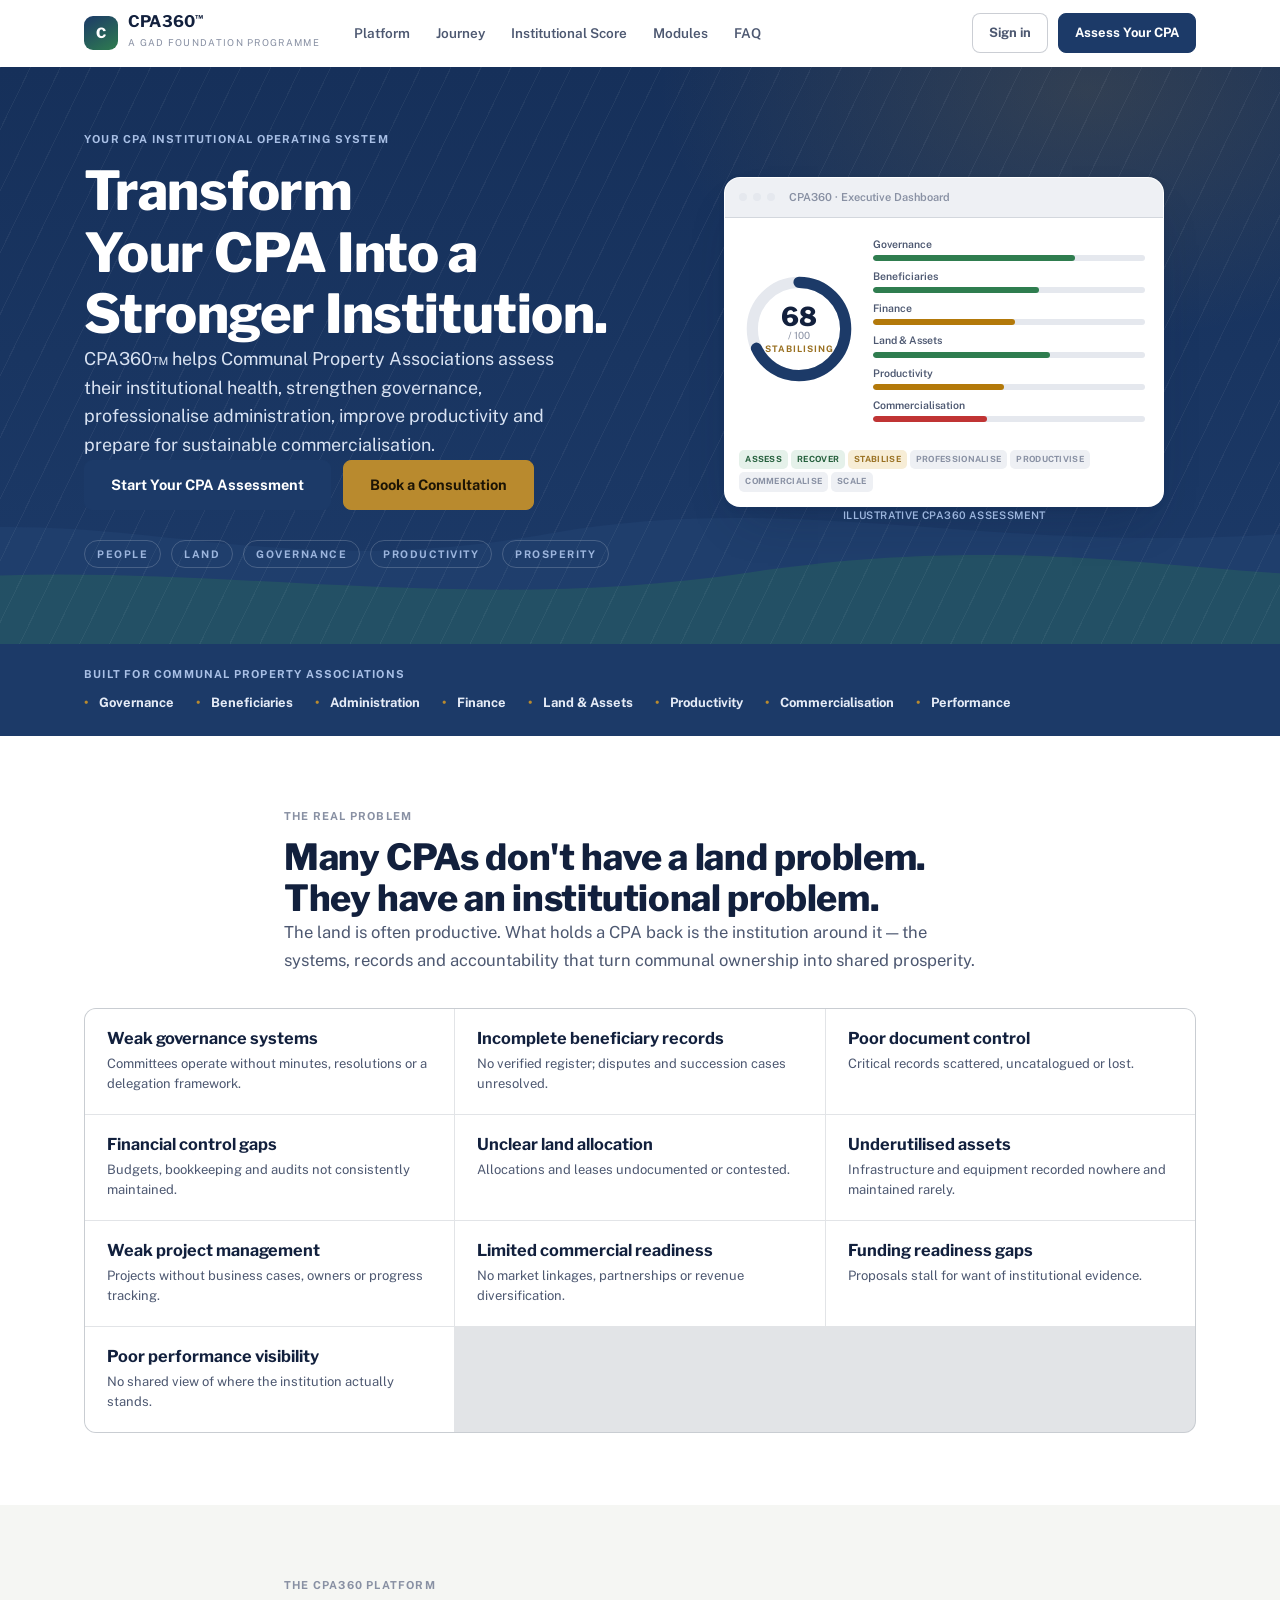
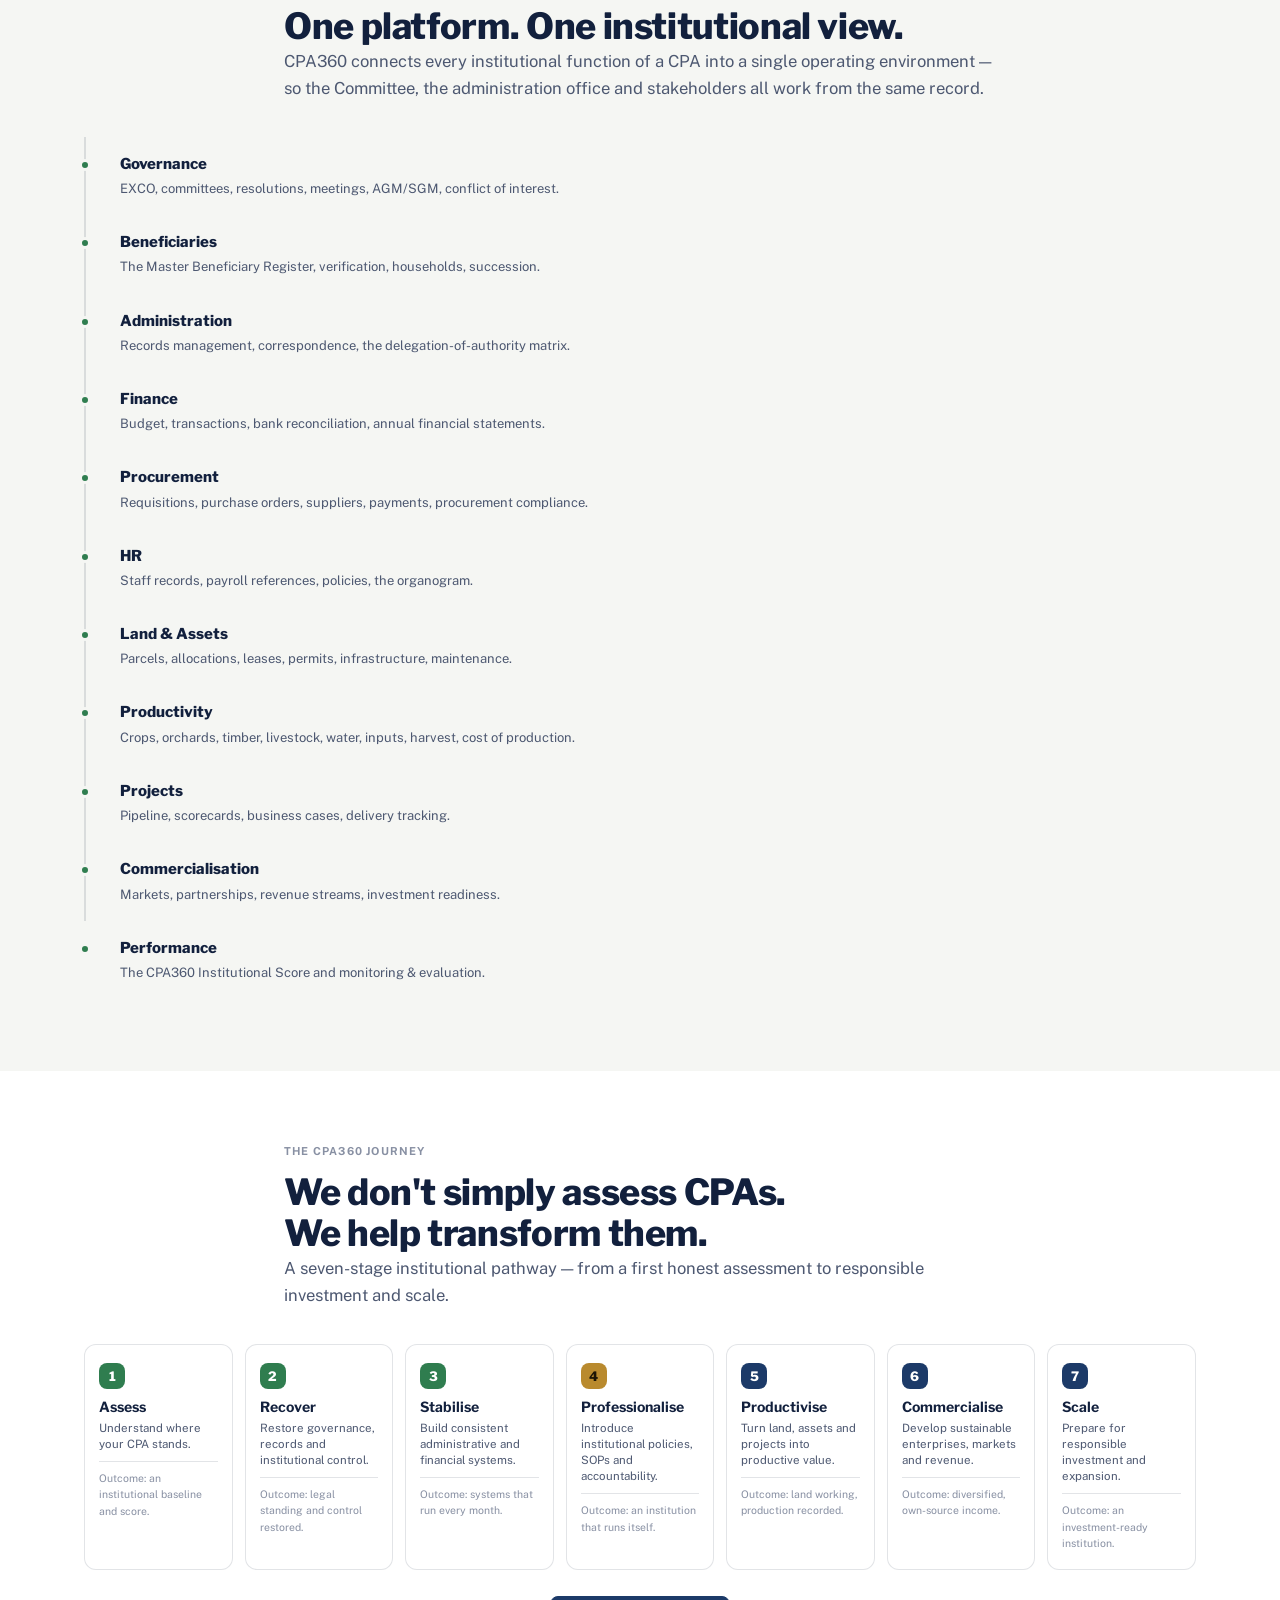
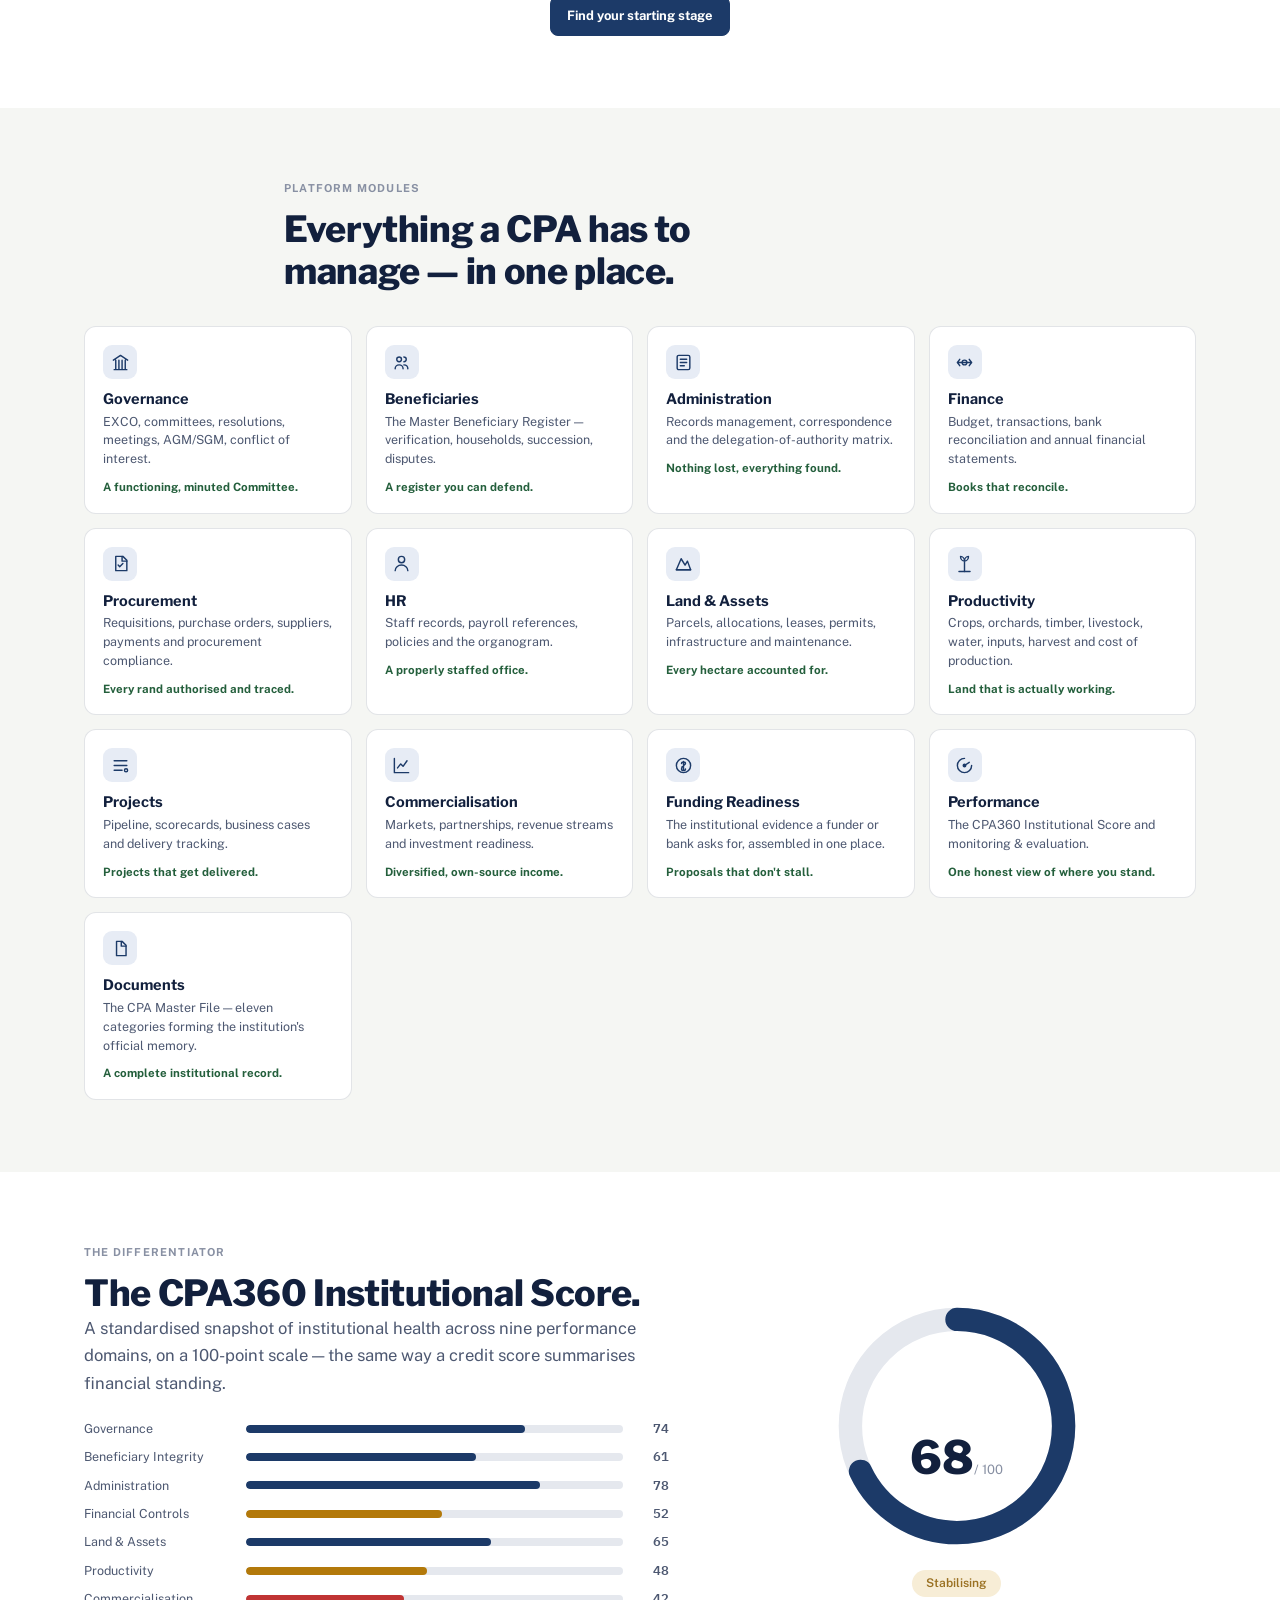
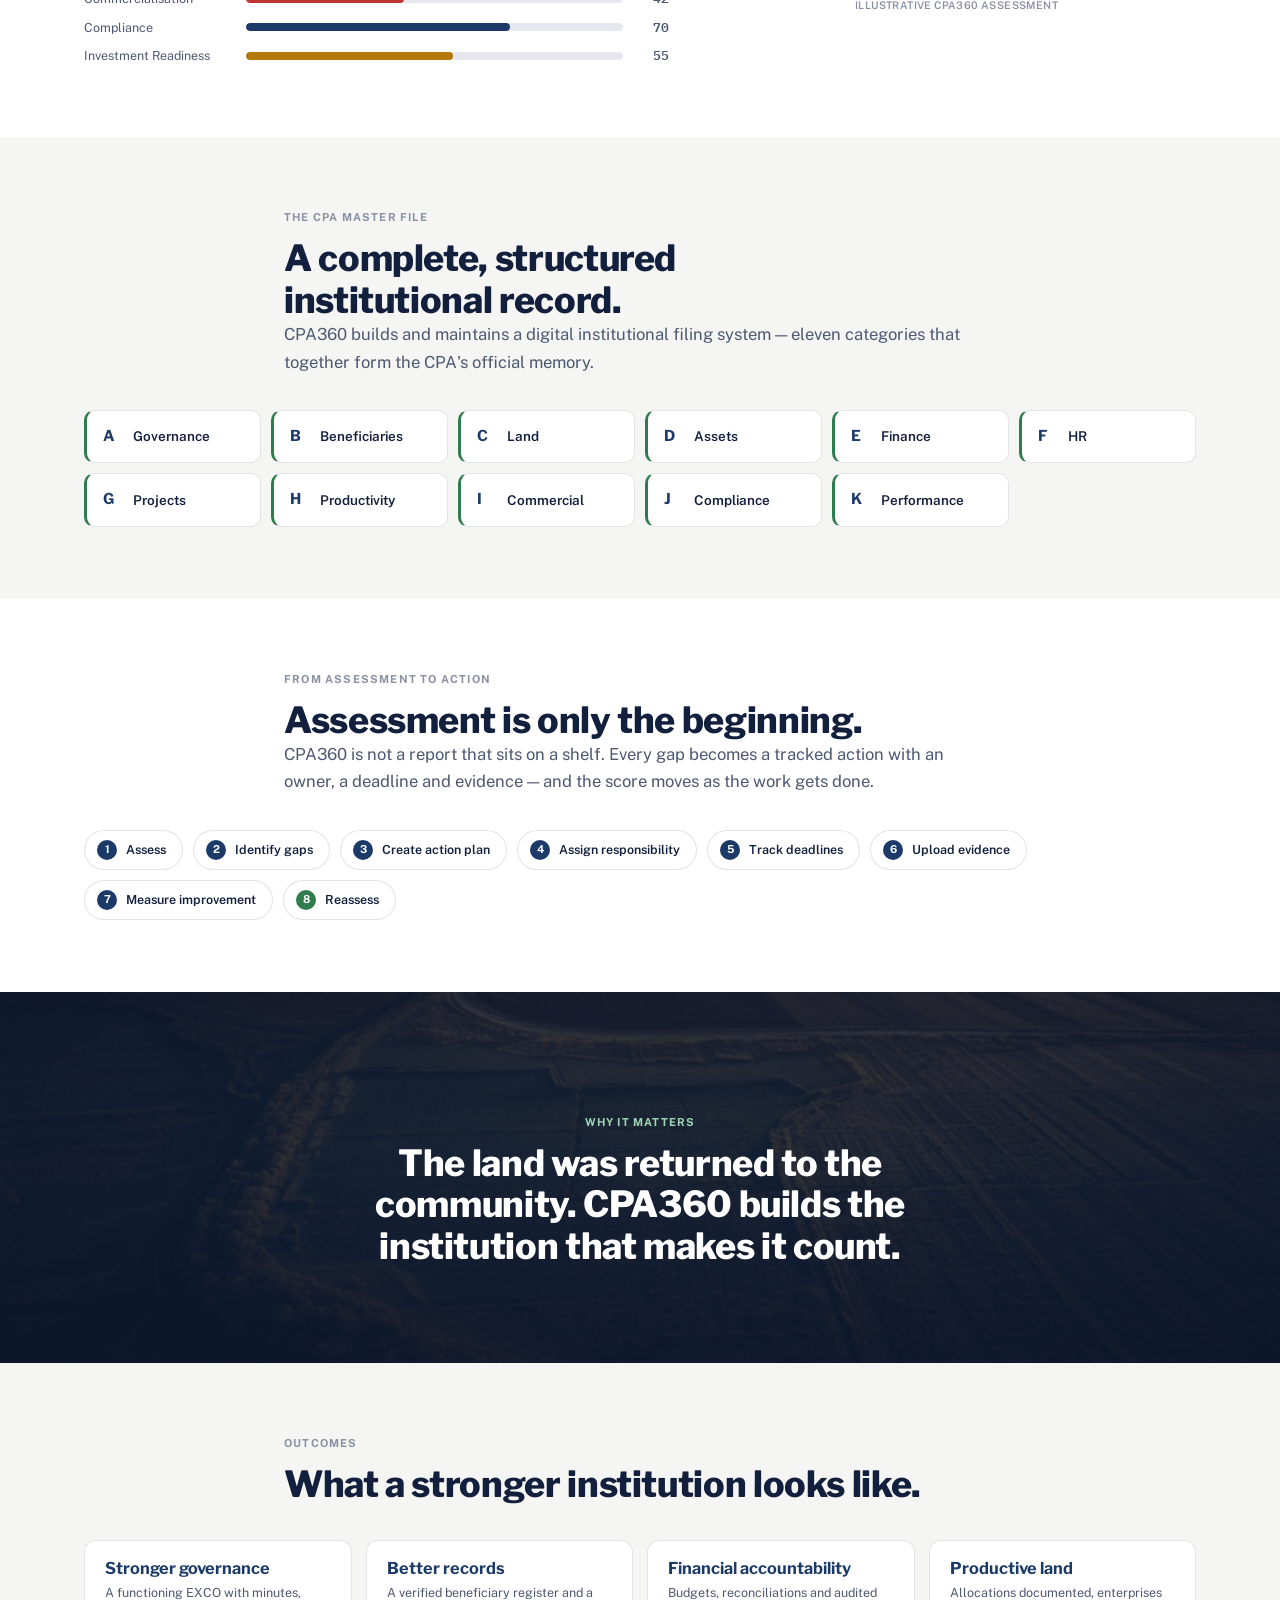
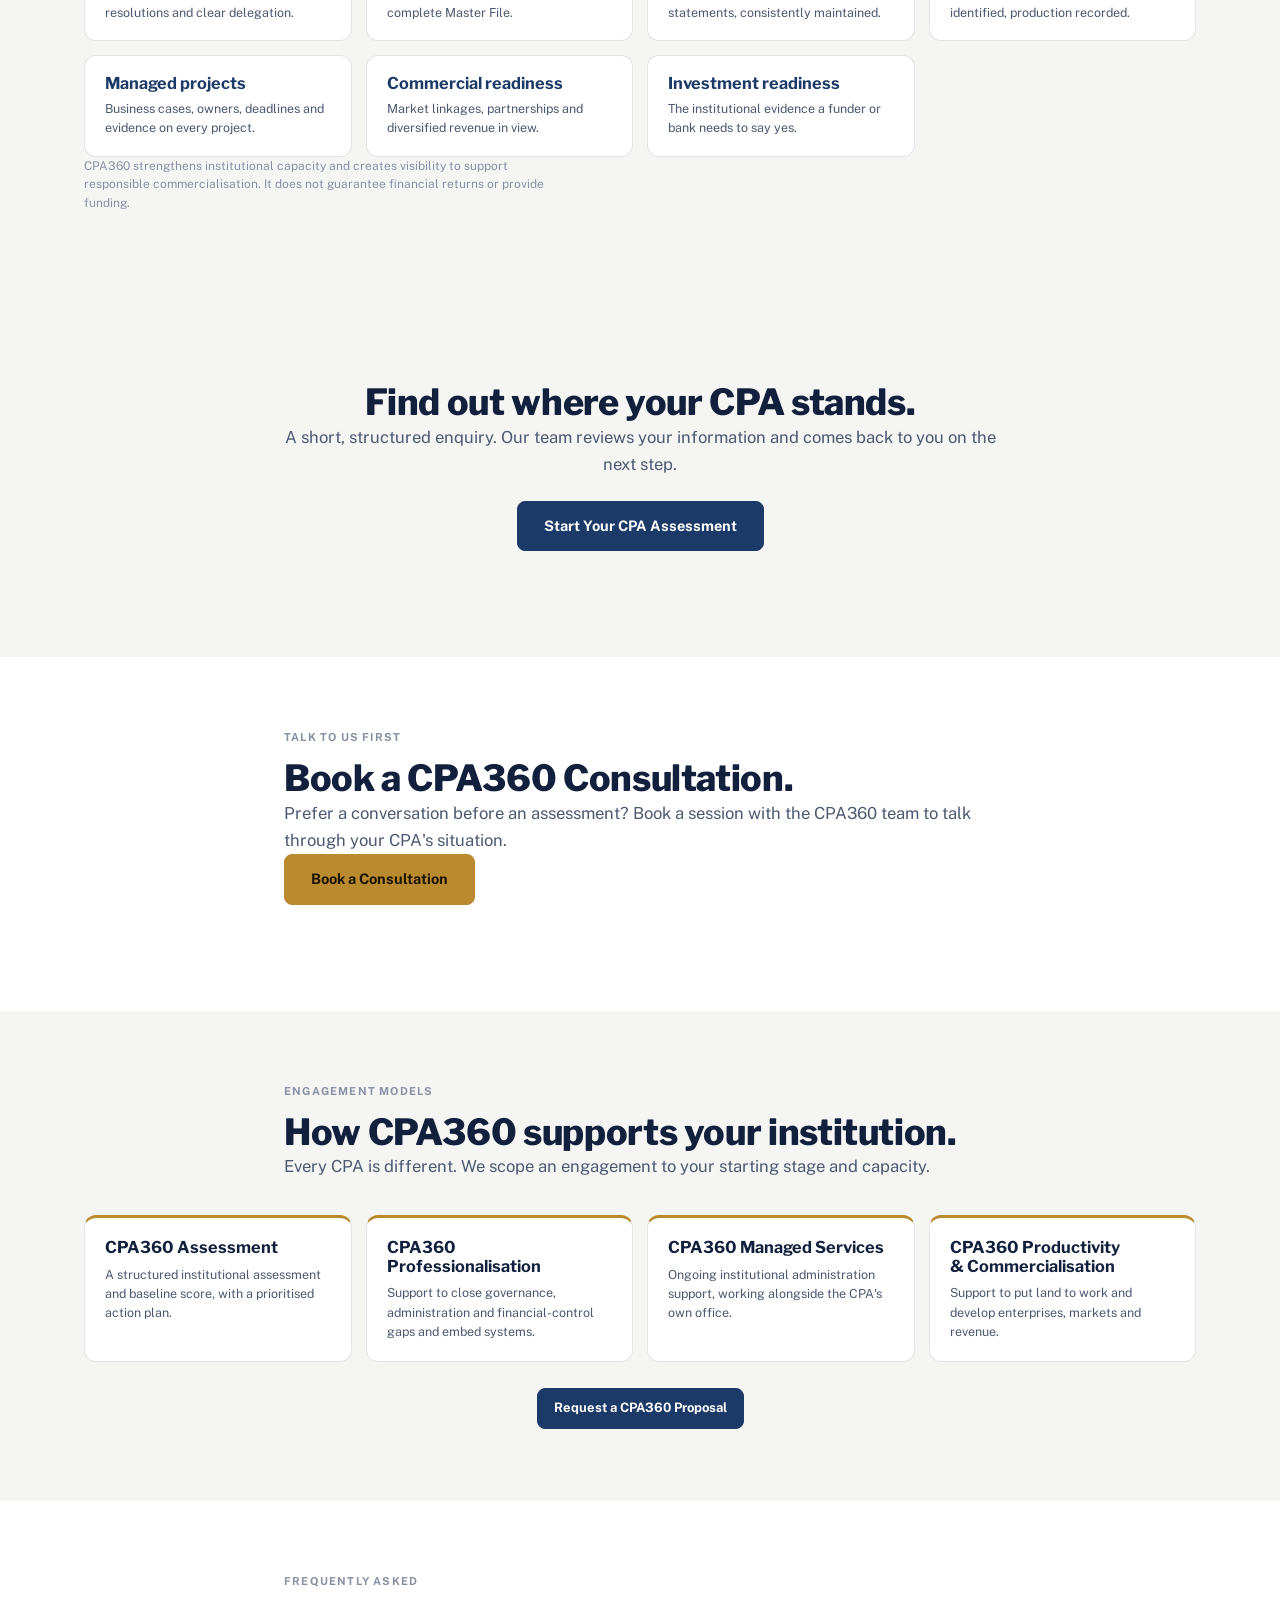
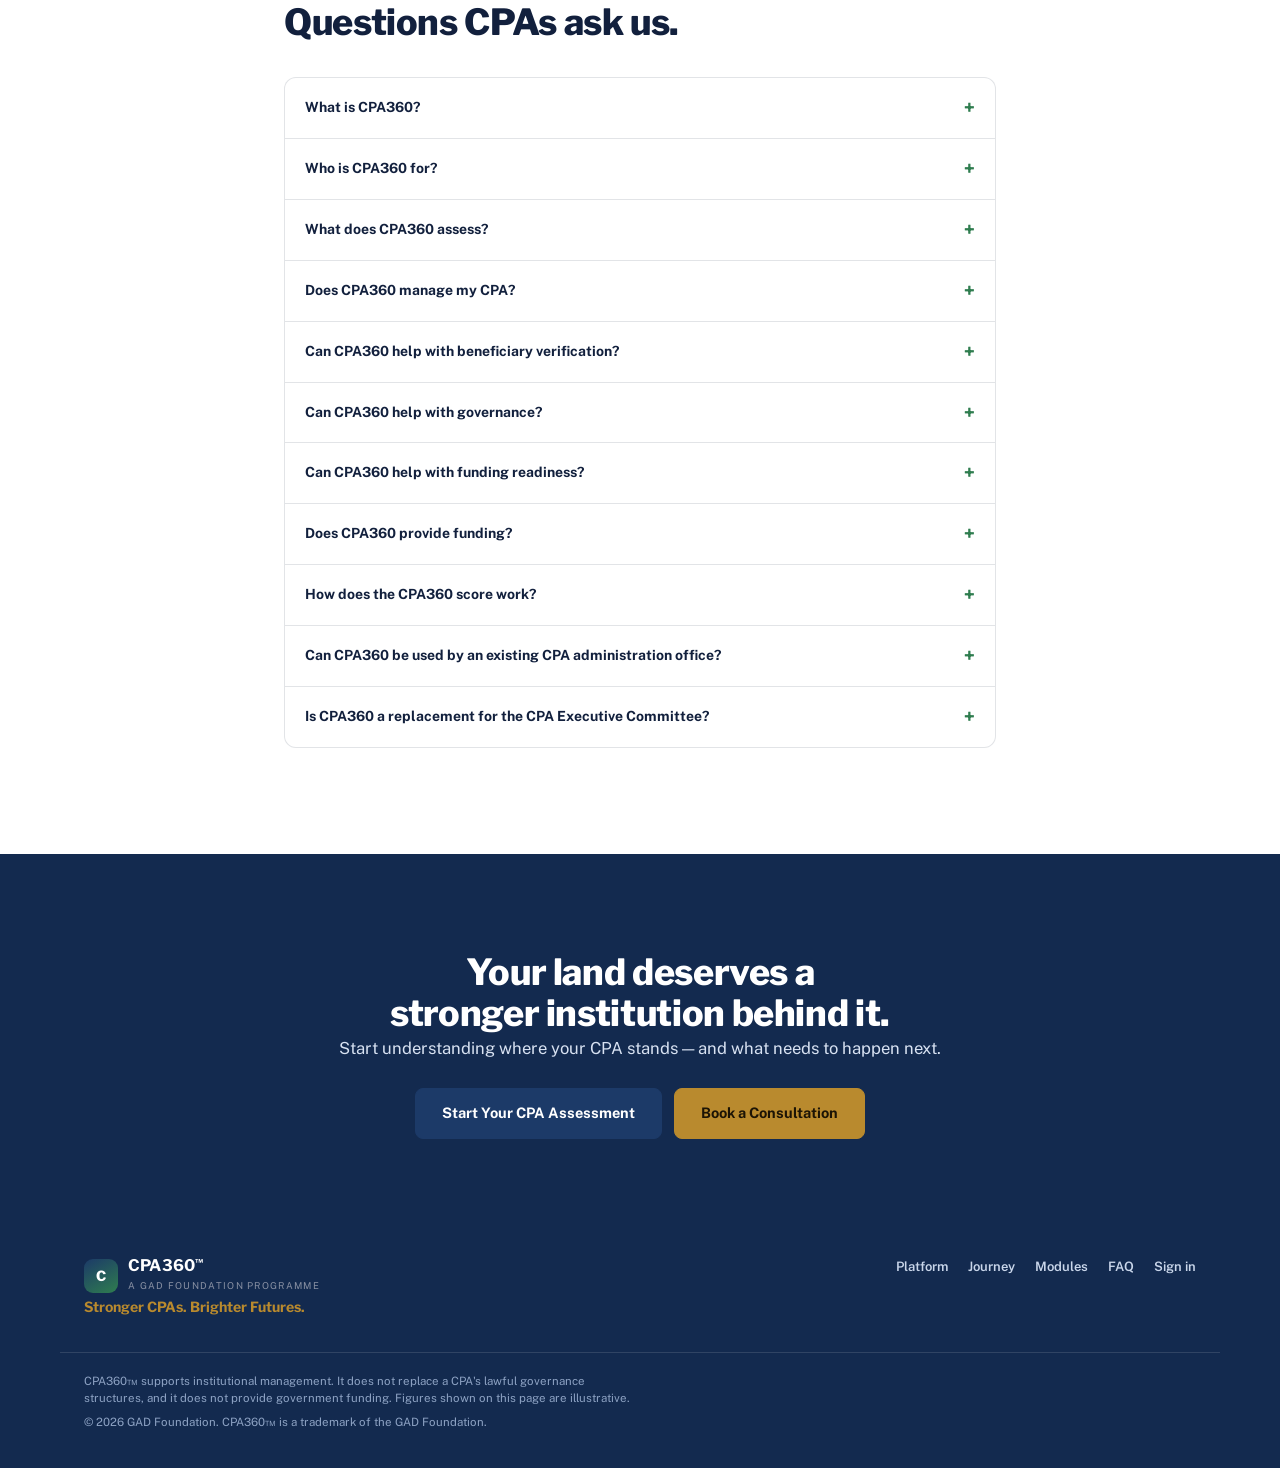
==== commit 05279352: "deploy 2026-09-10T18:02:34.108Z" ====
--- a/index.html
+++ b/index.html
@@ -264,6 +264,14 @@
     </div>
   </section>
 
+  <!-- photographic band -->
+  <section class="lp-band" id="lp-band">
+    <div class="lp-container lp-narrow lp-center">
+      <p class="eyebrow">Why it matters</p>
+      <h2>The land was returned to the community. CPA360 builds the institution that makes it count.</h2>
+    </div>
+  </section>
+
   <!-- 10 · OUTCOMES -->
   <section class="lp-section lp-tint" id="lp-outcomes">
     <div class="lp-container lp-narrow">
--- a/styles.css
+++ b/styles.css
@@ -91,12 +91,17 @@
 }
 
 *{box-sizing:border-box;}
+[hidden]{display:none!important;}
 body{margin:0;background:var(--paper);color:var(--ink);font-family:var(--font-body);font-size:14px;line-height:1.55;-webkit-font-smoothing:antialiased;}
 h1,h2,h3{font-family:var(--font-display);margin:0;color:var(--ink);text-wrap:balance;}
 a{color:var(--brand);}
 button{font-family:inherit;}
 .mono{font-family:var(--font-mono);}
 #root.booting{display:flex;align-items:center;justify-content:center;min-height:100vh;color:var(--ink-muted);}
+.booting{display:grid;place-items:center;gap:12px;min-height:40vh;color:var(--ink-muted);font-size:13px;}
+.booting::before{content:"";width:24px;height:24px;border-radius:50%;border:2.5px solid var(--surface-3);border-top-color:var(--brand);}
+@media (prefers-reduced-motion:no-preference){ .booting::before{animation:cpaspin .7s linear infinite;} }
+@keyframes cpaspin{ to{ transform:rotate(360deg); } }
 
 /* ---------- form controls ---------- */
 .field{display:grid;gap:5px;margin-bottom:13px;}
@@ -140,15 +145,35 @@
 .msg.err{background:var(--critical-tint);color:var(--critical);}
 .msg.ok{background:color-mix(in oklab,var(--good) 15%,var(--surface));color:var(--good);}
 
-/* ---------- auth screen ---------- */
+/* ---------- auth screen (premium split) ---------- */
 .auth-wrap{min-height:100vh;display:flex;align-items:center;justify-content:center;padding:32px 20px;}
+.auth-split{min-height:100vh;display:grid;grid-template-columns:1.05fr .95fr;}
+.auth-hero{background-color:var(--brand-strong);color:#fff;padding:56px 52px;display:flex;flex-direction:column;position:relative;overflow:hidden;
+  background-image:
+    linear-gradient(118deg, rgba(15,27,51,.94) 3%, rgba(17,34,64,.66) 44%, rgba(21,44,42,.50) 80%, rgba(26,54,44,.42)),
+    url("assets/bg-login.jpg");
+  background-size:cover;background-position:center;}
+.auth-hero::after{content:"";position:absolute;left:0;right:0;bottom:0;height:220px;
+  background:radial-gradient(120% 100% at 18% 100%, rgba(47,125,79,.40), transparent 72%);}
+.auth-hero .ah-brand{display:flex;align-items:center;gap:11px;}
+.auth-hero .ah-mark{width:38px;height:38px;border-radius:10px;background:linear-gradient(150deg,#2a4c86,#2f7d4f);
+  display:grid;place-items:center;font-family:var(--font-display);font-weight:800;color:#fff;flex:none;}
+.auth-hero .ah-brand b{font-family:var(--font-display);font-size:17px;display:block;line-height:1.1;}
+.auth-hero .ah-brand span{font-size:9.5px;letter-spacing:1.4px;text-transform:uppercase;color:#9db6de;}
+.auth-hero h2{font-family:var(--font-display);font-size:30px;font-weight:800;line-height:1.15;margin:auto 0 0;max-width:15ch;color:#fff;}
+.auth-hero .ah-sub{margin:14px 0 24px;color:#cdd9ee;font-size:13.5px;line-height:1.6;max-width:38ch;}
+.auth-hero ul{list-style:none;margin:0;padding:0;display:flex;flex-direction:column;gap:9px;position:relative;z-index:1;}
+.auth-hero li{font-size:13px;color:#e6ecf7;display:flex;gap:10px;align-items:flex-start;}
+.auth-hero li::before{content:"";width:7px;height:7px;border-radius:2px;background:var(--accent);margin-top:6px;flex:none;}
+.auth-hero .ah-tag{margin-top:26px;font-family:var(--font-display);font-weight:700;color:var(--accent);font-size:14px;}
+.auth-side{display:flex;align-items:center;justify-content:center;padding:40px 24px;background:var(--paper);}
 .auth-card{
   width:100%;max-width:380px;background:var(--surface);border:1px solid var(--border);
   border-radius:16px;box-shadow:var(--shadow);padding:28px;
 }
 .auth-brand{display:flex;align-items:center;gap:10px;margin-bottom:22px;}
 .auth-mark{
-  width:34px;height:34px;border-radius:8px;background:linear-gradient(155deg,#3f7a52,#2a78d6);
+  width:34px;height:34px;border-radius:9px;background:linear-gradient(150deg,var(--brand),var(--brand-2));
   display:flex;align-items:center;justify-content:center;color:#fff;font-family:var(--font-display);font-weight:800;flex:none;
 }
 .auth-brand b{font-family:var(--font-display);font-size:16px;letter-spacing:.2px;}
@@ -156,42 +181,136 @@
 .auth-card h1{font-size:19px;margin-bottom:4px;}
 .auth-card .sub{color:var(--ink-2);font-size:12.5px;margin-bottom:20px;}
 .auth-alt{margin-top:16px;padding-top:14px;border-top:1px solid var(--border);display:flex;flex-wrap:wrap;gap:6px 14px;font-size:12px;color:var(--ink-muted);}
+@media (max-width:820px){
+  .auth-split{grid-template-columns:1fr;}
+  .auth-hero{padding:30px 24px;}
+  .auth-hero h2{font-size:22px;margin-top:18px;}
+  .auth-hero ul,.auth-hero .ah-sub{display:none;}
+  .auth-hero .ah-tag{margin-top:14px;}
+}
 
 /* ---------- app shell ---------- */
-.app{display:flex;min-height:100vh;}
+.app{display:flex;min-height:100vh;min-width:0;max-width:100%;}
+.skip-link{position:fixed;left:12px;top:-60px;z-index:200;background:var(--brand);color:#fff;border:0;
+  border-radius:8px;padding:9px 14px;font:inherit;font-weight:600;font-size:13px;cursor:pointer;transition:top .15s ease;}
+.skip-link:focus{top:12px;outline:2px solid var(--accent);outline-offset:2px;}
+#view:focus{outline:none;}
+.nav-scrim{display:none;}
 .sidebar{
-  width:250px;flex:0 0 250px;background:var(--sidebar-bg);color:var(--sidebar-fg);
-  display:flex;flex-direction:column;padding:18px 14px;position:sticky;top:0;height:100vh;overflow-y:auto;
-}
-.sidebar .brand{display:flex;align-items:center;gap:9px;padding:2px 6px 16px;}
-.sidebar .brand b{font-family:var(--font-display);font-weight:800;font-size:15.5px;color:#fff;}
-.sidebar .brand span{display:block;font-size:9px;letter-spacing:1.3px;text-transform:uppercase;color:#9fb0d6;}
-.org-switch{margin:2px 4px 16px;}
-.org-switch label{font-size:9.5px;letter-spacing:1px;text-transform:uppercase;color:#7f8dae;display:block;margin-bottom:5px;}
-.org-switch select{
-  width:100%;font:inherit;font-size:12.5px;padding:8px 9px;border-radius:8px;
-  background:rgba(255,255,255,.07);color:#fff;border:1px solid rgba(255,255,255,.14);
-}
-.org-switch select option{color:#12203d;}
-.org-role{margin-top:6px;font-size:10.5px;color:#9fb0d6;font-family:var(--font-mono);}
-.nav{display:flex;flex-direction:column;gap:1px;overflow-y:auto;}
-.nav .nav-group{font-size:9.5px;letter-spacing:1px;text-transform:uppercase;color:#7f8dae;margin:12px 10px 4px;}
-.nav .nav-group:first-child{margin-top:2px;}
-.nav button{
-  all:unset;cursor:pointer;display:flex;align-items:center;gap:9px;padding:7px 10px;border-radius:7px;
-  font-size:12.6px;color:#c9d2e8;
-}
-.nav button:hover{background:rgba(255,255,255,.06);color:#fff;}
-.nav button.active{background:rgba(255,255,255,.12);color:#fff;font-weight:600;box-shadow:inset 3px 0 0 var(--brand-2);}
-.sidebar .foot{margin-top:auto;padding-top:14px;border-top:1px solid rgba(255,255,255,.09);font-size:11px;color:#9fb0d6;}
-.sidebar .foot .email{color:#dbe2f2;word-break:break-all;display:block;margin-bottom:8px;}
-
-main{flex:1;min-width:0;}
-.topbar{padding:16px 30px;border-bottom:1px solid var(--border);display:flex;align-items:baseline;justify-content:space-between;gap:16px;}
-.topbar h1{font-size:20px;}
-.topbar .eyebrow{font-size:11px;letter-spacing:1px;text-transform:uppercase;color:var(--ink-muted);font-weight:600;}
-.topbar .sub{color:var(--ink-2);font-size:12px;margin-top:3px;max-width:64ch;}
-.viewport{padding:24px 30px 64px;max-width:1120px;}
+  width:248px;flex:0 0 248px;background:var(--sidebar-bg);color:var(--sidebar-fg);
+  display:flex;flex-direction:column;position:sticky;top:0;height:100vh;overflow:hidden;
+}
+.sb-brand{display:flex;align-items:center;gap:10px;padding:16px 16px 14px;border-bottom:1px solid rgba(255,255,255,.08);}
+.sb-mark{width:34px;height:34px;border-radius:9px;background:linear-gradient(150deg,#2a4c86,#2f7d4f);
+  display:grid;place-items:center;font-family:var(--font-display);font-weight:800;color:#fff;flex:none;}
+.sb-brand-txt b{font-family:var(--font-display);font-weight:800;font-size:15px;color:#fff;display:block;line-height:1.1;}
+.sb-brand-txt span{font-size:8.5px;letter-spacing:1.2px;text-transform:uppercase;color:#9fb0d6;}
+.sb-nav{flex:1;overflow-y:auto;padding:8px 10px 14px;display:flex;flex-direction:column;gap:1px;}
+.sb-group{font-size:9px;letter-spacing:1.3px;text-transform:uppercase;color:#7683a3;margin:13px 10px 4px;}
+.sb-group:first-child{margin-top:2px;}
+.sb-link{all:unset;cursor:pointer;display:flex;align-items:center;gap:10px;padding:8px 10px;border-radius:8px;font-size:12.7px;color:#c4cee6;}
+.sb-link .ic{width:16px;height:16px;flex:none;opacity:.7;}
+.sb-link.sub{padding-left:22px;font-size:12px;color:#a9b5d1;}
+.sb-link.sub .ic{width:14px;height:14px;}
+.sb-link:hover{background:rgba(255,255,255,.06);color:#fff;}
+.sb-link:hover .ic{opacity:1;}
+.sb-link.active{background:rgba(255,255,255,.12);color:#fff;font-weight:600;box-shadow:inset 3px 0 0 var(--brand-2);}
+.sb-link.active .ic{opacity:1;}
+.sb-foot{padding:11px 14px;border-top:1px solid rgba(255,255,255,.08);}
+.sb-foot-btn{all:unset;cursor:pointer;font-size:11.5px;color:#9fb0d6;}
+.sb-foot-btn:hover{color:#fff;}
+
+main{flex:1;min-width:0;display:flex;flex-direction:column;}
+.topbar{display:flex;align-items:center;gap:14px;height:60px;padding:0 24px;border-bottom:1px solid var(--border);
+  background:var(--surface);position:sticky;top:0;z-index:40;}
+.tb-menu{all:unset;cursor:pointer;display:none;width:36px;height:36px;border-radius:8px;place-items:center;color:var(--ink-2);}
+.tb-menu:hover{background:var(--surface-2);}
+.tb-menu .ic{width:20px;height:20px;}
+.tb-title{min-width:0;}
+.tb-title .eyebrow{font-size:9.5px;display:block;line-height:1.3;}
+.tb-title h1{font-size:16px;font-weight:700;white-space:nowrap;overflow:hidden;text-overflow:ellipsis;}
+.tb-tools{margin-left:auto;display:flex;align-items:center;gap:7px;}
+.tb-search{position:relative;}
+.tb-search input{width:212px;padding:8px 12px 8px 32px;border:1px solid var(--border-strong);border-radius:999px;
+  background:var(--surface);font:inherit;font-size:12.5px;color:var(--ink);}
+.tb-search input:focus{outline:2px solid var(--brand);outline-offset:1px;}
+.tb-search-ic{position:absolute;left:10px;top:50%;transform:translateY(-50%);width:15px;height:15px;color:var(--ink-muted);pointer-events:none;}
+.tb-org select{font:inherit;font-size:12px;padding:7px 8px;border:1px solid var(--border-strong);border-radius:8px;
+  background:var(--surface);color:var(--ink);max-width:170px;}
+.tb-icon-wrap{position:relative;}
+.tb-icon{all:unset;box-sizing:border-box;cursor:pointer;width:34px;height:34px;border-radius:8px;display:grid;place-items:center;color:var(--ink-2);}
+.tb-icon:hover{background:var(--surface-2);color:var(--ink);}
+.tb-icon .ic{width:18px;height:18px;}
+.tb-avatar{background:var(--brand);color:#fff;font-weight:700;font-size:12.5px;font-family:var(--font-display);}
+.tb-avatar:hover{background:var(--brand-strong);color:#fff;}
+.tb-dot{position:absolute;top:5px;right:5px;width:8px;height:8px;border-radius:50%;background:var(--status-critical);border:2px solid var(--surface);}
+.tb-pop{position:absolute;top:calc(100% + 8px);right:0;min-width:250px;max-width:320px;background:var(--surface);
+  border:1px solid var(--border);border-radius:12px;box-shadow:var(--shadow-lift);padding:6px;z-index:50;}
+.tb-search-pop{left:0;right:auto;min-width:262px;}
+.tb-pop-head{font-size:10px;font-weight:700;text-transform:uppercase;letter-spacing:.6px;color:var(--ink-muted);padding:8px 10px 4px;}
+.tb-pop-sub{font-size:11.5px;color:var(--ink-2);padding:0 10px 8px;border-bottom:1px solid var(--border);margin-bottom:4px;}
+.tb-pop-item{all:unset;cursor:pointer;box-sizing:border-box;display:flex;align-items:center;gap:9px;width:100%;
+  padding:9px 10px;border-radius:8px;font-size:12.6px;color:var(--ink-2);}
+.tb-pop-item .ic{width:15px;height:15px;flex:none;}
+.tb-pop-item em{margin-left:auto;font-style:normal;font-size:10px;color:var(--ink-muted);text-transform:uppercase;letter-spacing:.4px;}
+.tb-pop-item:hover{background:var(--surface-2);color:var(--ink);}
+.tb-pop-empty{padding:12px 10px;font-size:12px;color:var(--ink-muted);}
+.notif-item{all:unset;cursor:pointer;box-sizing:border-box;display:flex;gap:9px;align-items:center;width:100%;
+  padding:9px 10px;border-radius:8px;font-size:12.4px;color:var(--ink-2);}
+.notif-item:hover{background:var(--surface-2);color:var(--ink);}
+.notif-mark{width:7px;height:7px;border-radius:50%;flex:none;background:var(--status-neutral);}
+.notif-item.tone-critical .notif-mark{background:var(--status-critical);}
+.notif-item.tone-warning .notif-mark{background:var(--status-warning);}
+.notif-item.tone-info .notif-mark{background:var(--status-info);}
+
+.journey-strip{display:flex;align-items:center;gap:16px;padding:9px 24px;border-bottom:1px solid var(--border);
+  background:var(--paper);overflow-x:auto;}
+.journey-strip .js-lead{flex:none;}
+.js-lead .eyebrow{font-size:8.5px;display:block;line-height:1.4;}
+.js-lead b{font-family:var(--font-display);font-size:12.5px;}
+.js-track{list-style:none;margin:0;padding:0;display:flex;gap:4px;cursor:pointer;}
+.js-node{display:flex;align-items:center;gap:6px;font-size:10.5px;font-weight:600;color:var(--ink-muted);
+  background:var(--surface);border:1px solid var(--border);border-radius:999px;padding:3px 11px 3px 5px;white-space:nowrap;}
+.js-node span{display:grid;place-items:center;width:16px;height:16px;border-radius:50%;background:var(--surface-3);font-size:9px;color:var(--ink-2);}
+.js-node.done{color:var(--brand-2-strong);border-color:color-mix(in oklab,var(--brand-2) 35%,transparent);}
+.js-node.done span{background:var(--brand-2);color:#fff;}
+.js-node.current{color:var(--accent-strong);border-color:var(--accent);background:var(--accent-tint);}
+.js-node.current span{background:var(--accent);color:#1c1405;}
+
+.viewport{padding:24px 30px 64px;max-width:1200px;flex:1;}
+
+.settings-grid,.reports-grid{display:grid;grid-template-columns:repeat(auto-fit,minmax(300px,1fr));gap:16px;max-width:920px;}
+.report-links{display:flex;flex-direction:column;gap:8px;}
+.report-links .btn{width:100%;justify-content:flex-start;}
+
+/* ---------- Tools Library ---------- */
+.tl{max-width:1080px;}
+.tl-intro{margin-bottom:18px;line-height:1.6;}
+.tl-toolbar{margin-bottom:14px;}
+.tl-search{display:flex;align-items:center;gap:8px;background:var(--surface);border:1px solid var(--border);
+  border-radius:10px;padding:0 12px;max-width:360px;color:var(--ink-muted);}
+.tl-search input{border:0;background:transparent;font:inherit;font-size:13px;color:var(--ink);padding:10px 0;width:100%;outline:none;}
+.tl-cats{display:flex;flex-wrap:wrap;gap:7px;margin-bottom:22px;}
+.tl-chip{border:1px solid var(--border);background:var(--surface);color:var(--ink-2);border-radius:999px;
+  padding:5px 11px;font-size:12px;font-weight:600;cursor:pointer;transition:border-color .12s,color .12s;}
+.tl-chip:hover{border-color:var(--brand-2);color:var(--brand-2-strong);}
+.tl-chip span{display:inline-block;margin-left:5px;padding:0 6px;border-radius:999px;background:var(--surface-3);
+  color:var(--ink-muted);font-size:10.5px;}
+.tl-cat{margin-bottom:30px;scroll-margin-top:76px;}
+.tl-cat-head h2{font-family:var(--font-display);font-size:16px;font-weight:800;color:var(--brand);margin:0;}
+.tl-cat-head p{font-size:12px;color:var(--ink-2);margin:2px 0 12px;}
+.tl-grid{display:grid;grid-template-columns:repeat(auto-fill,minmax(268px,1fr));gap:13px;}
+.tl-card{background:var(--surface);border:1px solid var(--border);border-radius:12px;padding:15px 16px 16px;
+  box-shadow:var(--shadow);display:flex;flex-direction:column;}
+.tl-card-top{margin-bottom:9px;}
+.tl-fmt{display:inline-block;padding:2px 8px;border-radius:6px;font-size:10px;font-weight:700;letter-spacing:.4px;text-transform:uppercase;}
+.tl-fmt-csv{background:var(--brand-2-tint);color:var(--brand-2-strong);}
+.tl-fmt-doc{background:var(--brand-tint);color:var(--brand-strong);}
+.tl-card h3{font-size:13.5px;font-weight:700;margin:0 0 5px;color:var(--ink);line-height:1.3;}
+.tl-card p{font-size:12px;color:var(--ink-2);line-height:1.5;margin:0 0 13px;flex:1;}
+.tl-card .btn{width:100%;justify-content:center;}
+.tl-empty{margin-top:8px;}
+@media (max-width:640px){ .tl-grid{grid-template-columns:1fr;} }
 
 /* ---------- cards / tiles / tables ---------- */
 .card{background:var(--surface);border:1px solid var(--border);border-radius:12px;padding:18px 20px;box-shadow:var(--shadow);}
@@ -212,15 +331,31 @@
 .row-inline .field{margin-bottom:0;}
 .section-title{font-size:11px;letter-spacing:1px;text-transform:uppercase;color:var(--ink-muted);font-weight:700;margin:28px 0 10px;}
 
-@media (max-width:760px){
-  .app{flex-direction:column;}
-  .sidebar{width:auto;flex:none;height:auto;position:static;flex-direction:row;flex-wrap:wrap;align-items:center;gap:10px;}
-  .org-switch{margin:0;flex:1;min-width:160px;}
-  .sidebar .foot{margin:0;border:0;padding:0;}
-  .nav{flex-direction:row;flex-wrap:wrap;width:100%;}
-  .nav .nav-group{flex-basis:100%;margin:8px 4px 2px;}
-  .viewport,.topbar{padding-left:18px;padding-right:18px;}
+/* sidebar → drawer */
+@media (max-width:960px){
+  .sidebar{position:fixed;left:0;top:0;bottom:0;z-index:80;transform:translateX(-100%);transition:transform .2s ease;width:min(280px,84vw);}
+  .app[data-nav-open="true"] .sidebar{transform:none;box-shadow:var(--shadow-lift);}
+  .app[data-nav-open="true"] .nav-scrim{display:block;position:fixed;inset:0;z-index:70;background:rgba(12,20,45,.45);}
+  .tb-menu{display:grid;width:40px;height:40px;}
+  .tb-search{display:none;}
+  .sb-link{padding:10px 10px;font-size:13px;}
+}
+@media (max-width:640px){
+  .topbar{padding:0 8px;gap:4px;height:56px;}
+  .tb-tools{gap:1px;}
+  .tb-org select{max-width:110px;font-size:11px;padding:6px;}
+  .tb-title h1{font-size:14px;}
+  .tb-title .eyebrow{display:none;}
+  .tb-icon{width:38px;height:38px;}
+  .viewport{padding:16px 12px 64px;}
+  .journey-strip{padding:8px 12px;gap:10px;}
+  .journey-strip .js-lead b{font-size:11.5px;}
+  .tb-pop{position:fixed;left:10px;right:10px;top:60px;max-width:none;max-height:70vh;overflow-y:auto;}
+  .tb-search-pop{position:fixed;left:10px;right:10px;top:60px;max-width:none;}
+}
+@media (max-width:400px){
+  .tb-org{display:none;}   /* CPA switch lives in the sidebar / profile on very small screens */
 }
 @media (prefers-reduced-motion:no-preference){
-  .btn,.nav button{transition:background .12s ease,color .12s ease,filter .12s ease;}
-}
+  .btn,.sb-link,.tb-icon,.lp-mod{transition:background .12s ease,color .12s ease;}
+}
--- a/landing.css
+++ b/landing.css
@@ -49,6 +49,11 @@
 .lp-hero{ position:relative; background:var(--brand-strong); color:#fff; overflow:hidden; padding:64px 0 76px; }
 .lp-hero-bg{ position:absolute; inset:0; z-index:0; }
 .lp-hero-bg svg{ width:100%; height:100%; }
+/* land-contour texture over the hero gradient — quiet nod to the land, zero image weight */
+.lp-hero-bg::after{ content:""; position:absolute; inset:0; pointer-events:none;
+  background:
+    repeating-linear-gradient(116deg, rgba(255,255,255,.05) 0 1px, transparent 1px 27px),
+    radial-gradient(48% 62% at 85% 4%, rgba(185,138,46,.17), transparent 70%); }
 .lp-hero-grid{ position:relative; z-index:1; display:grid; grid-template-columns:1.05fr .95fr; gap:52px; align-items:center; }
 .lp-hero-copy h1{ color:#fff; }
 .lp-hero-eyebrow{ color:#a9c0e6; }
@@ -182,6 +187,20 @@
 .lp-faq summary::after{ content:"+"; font-family:var(--font-display); font-weight:800; color:var(--brand-2); font-size:18px; flex:none; }
 .lp-faq details[open] summary::after{ content:"–"; }
 .lp-faq p{ padding:0 20px 18px; font-size:13px; color:var(--ink-2); line-height:1.6; }
+
+/* ---------- photographic band ---------- */
+.lp-band{
+  padding:96px 0;
+  color:#fff;
+  background-color:var(--brand-strong);
+  background-image:
+    linear-gradient(180deg, rgba(15,27,51,.78), rgba(17,34,64,.66) 45%, rgba(15,27,51,.82)),
+    url("assets/bg-band.jpg");
+  background-size:cover;
+  background-position:center 58%;
+}
+.lp-band .eyebrow{ color:#9fd8b6; }
+.lp-band h2{ color:#fff; max-width:22ch; margin-left:auto; margin-right:auto; text-wrap:balance; }
 
 /* ---------- CTA bands ---------- */
 .lp-cta-band{ background:var(--paper); }
@@ -247,10 +266,18 @@
   .lp-nav,.lp-header-cta{ display:none; }
   .lp-burger{ display:block; }
   .lp-section{ padding:52px 0; }
+  .lp-band{ padding:64px 0; }
   .lp-journey{ grid-template-columns:1fr; }
-  .lp-score-domains li{ grid-template-columns:120px 1fr 30px; }
+  .lp-score-domains li{ grid-template-columns:110px 1fr 30px; }
   .lp-choices{ grid-template-columns:1fr; }
   .lp-footer-row{ flex-direction:column; }
+  .lp-mock-journey{ flex-wrap:wrap; }
+  .lp-form-foot{ flex-wrap:wrap; }
+  .lp-hero{ padding-top:96px; }
+}
+@media (max-width:380px){
+  .lp-mock-body{ grid-template-columns:1fr; justify-items:center; gap:14px; }
+  .lp-mock-bars{ width:100%; }
 }
 @media (prefers-reduced-motion:no-preference){
   .lp-nav a,.lp-mod,.lp-faq summary::after{ transition:all .15s ease; }
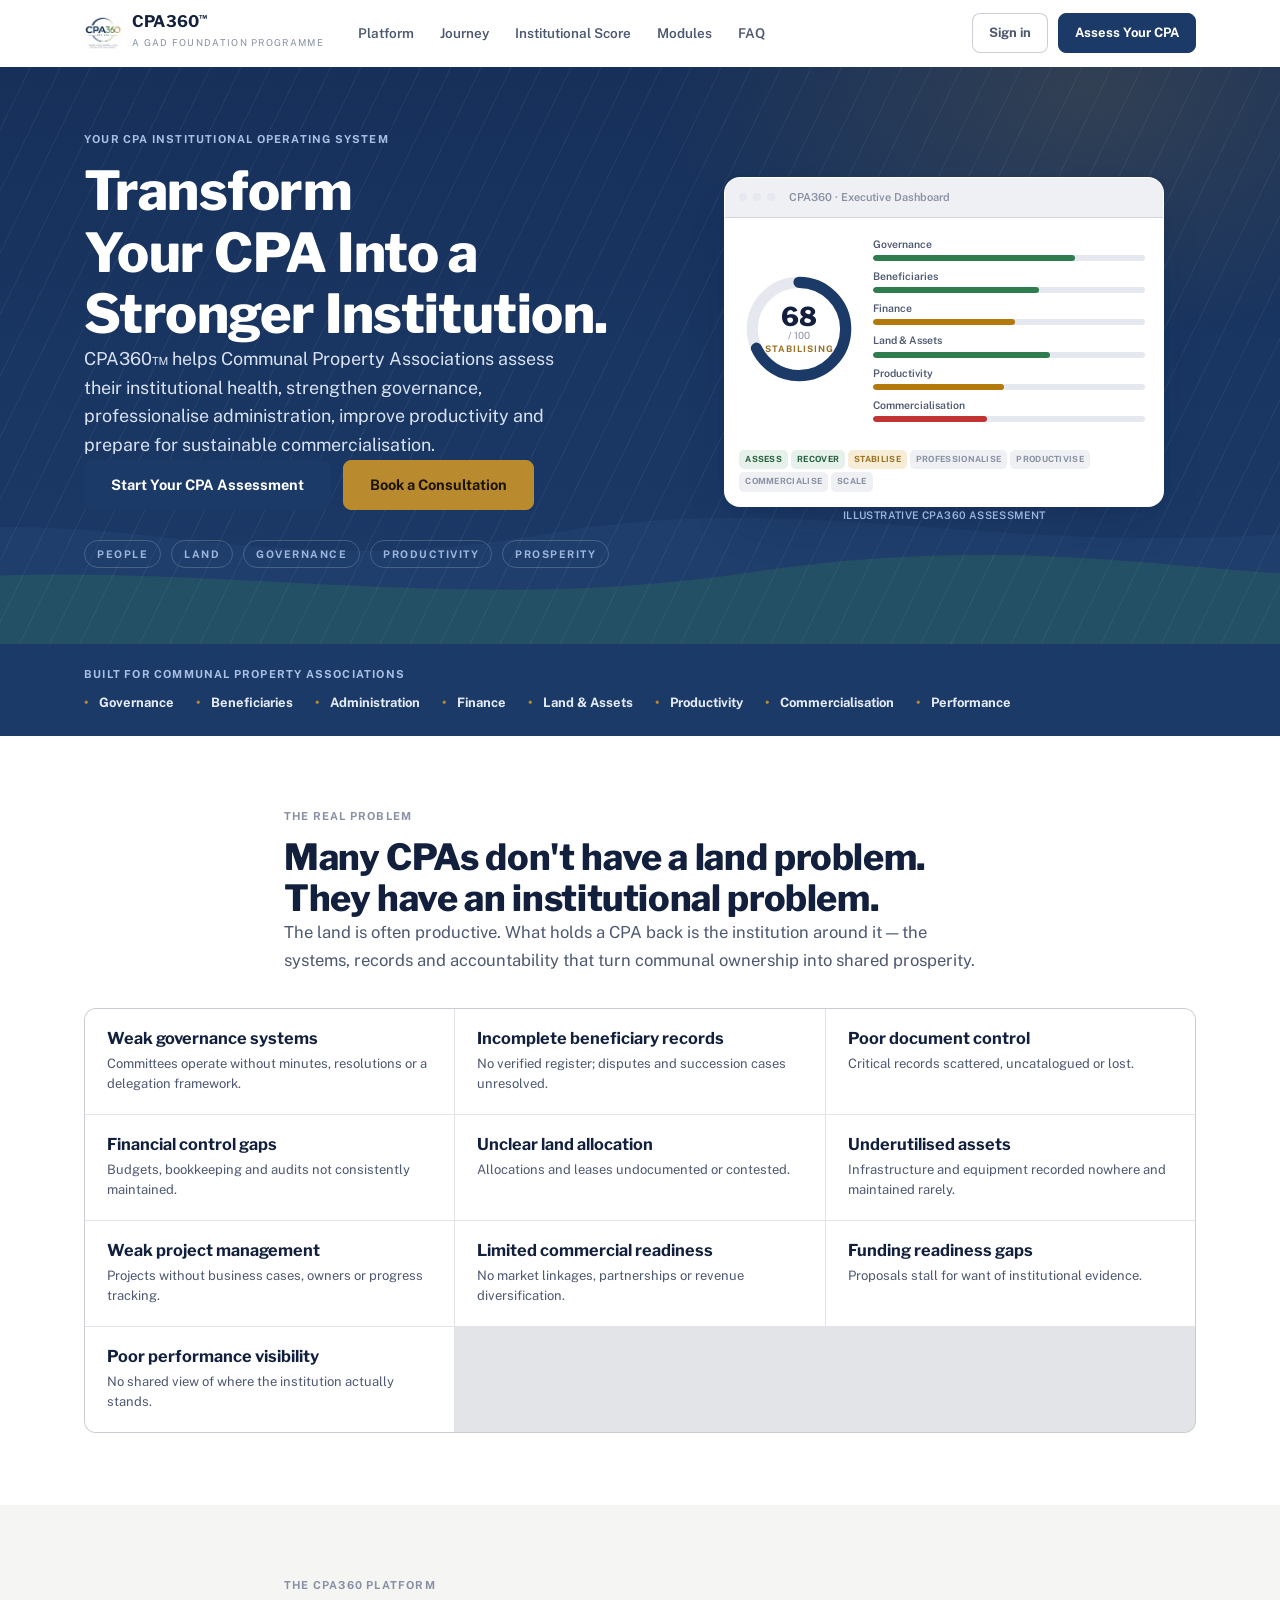
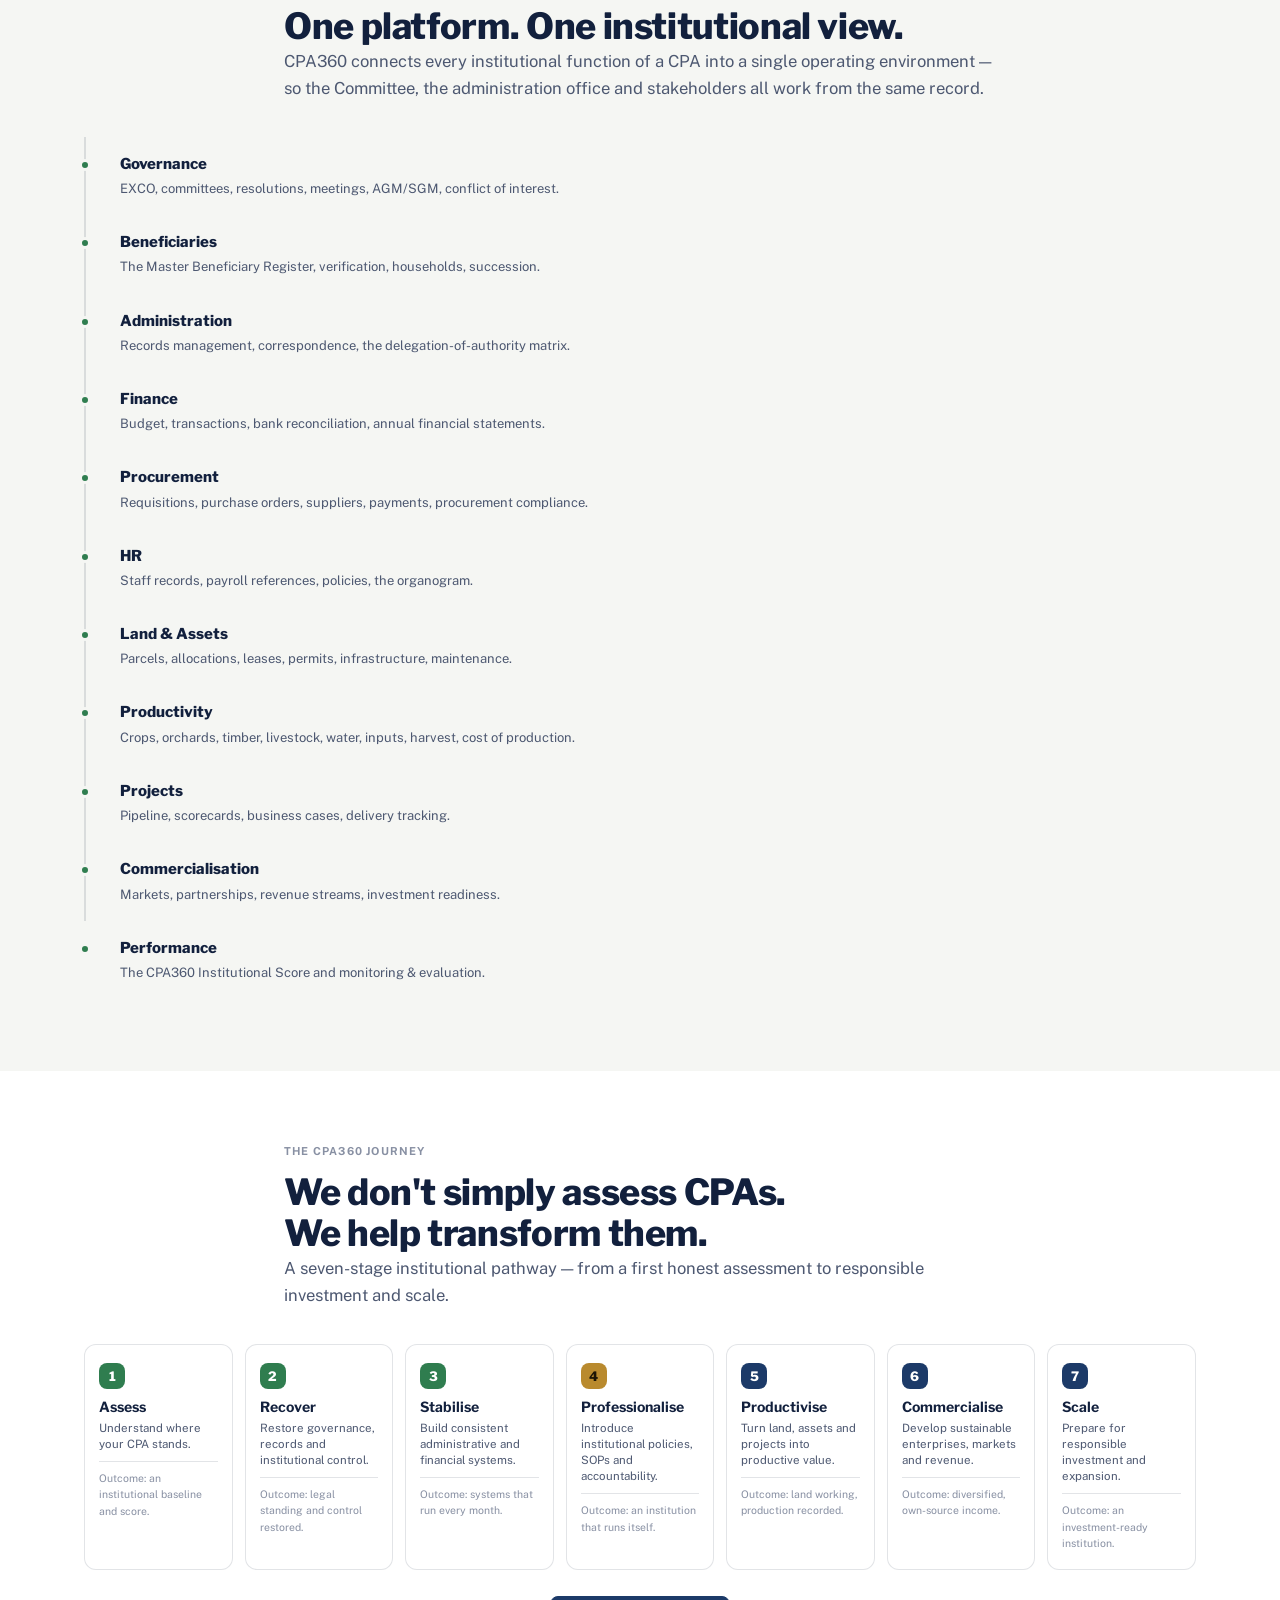
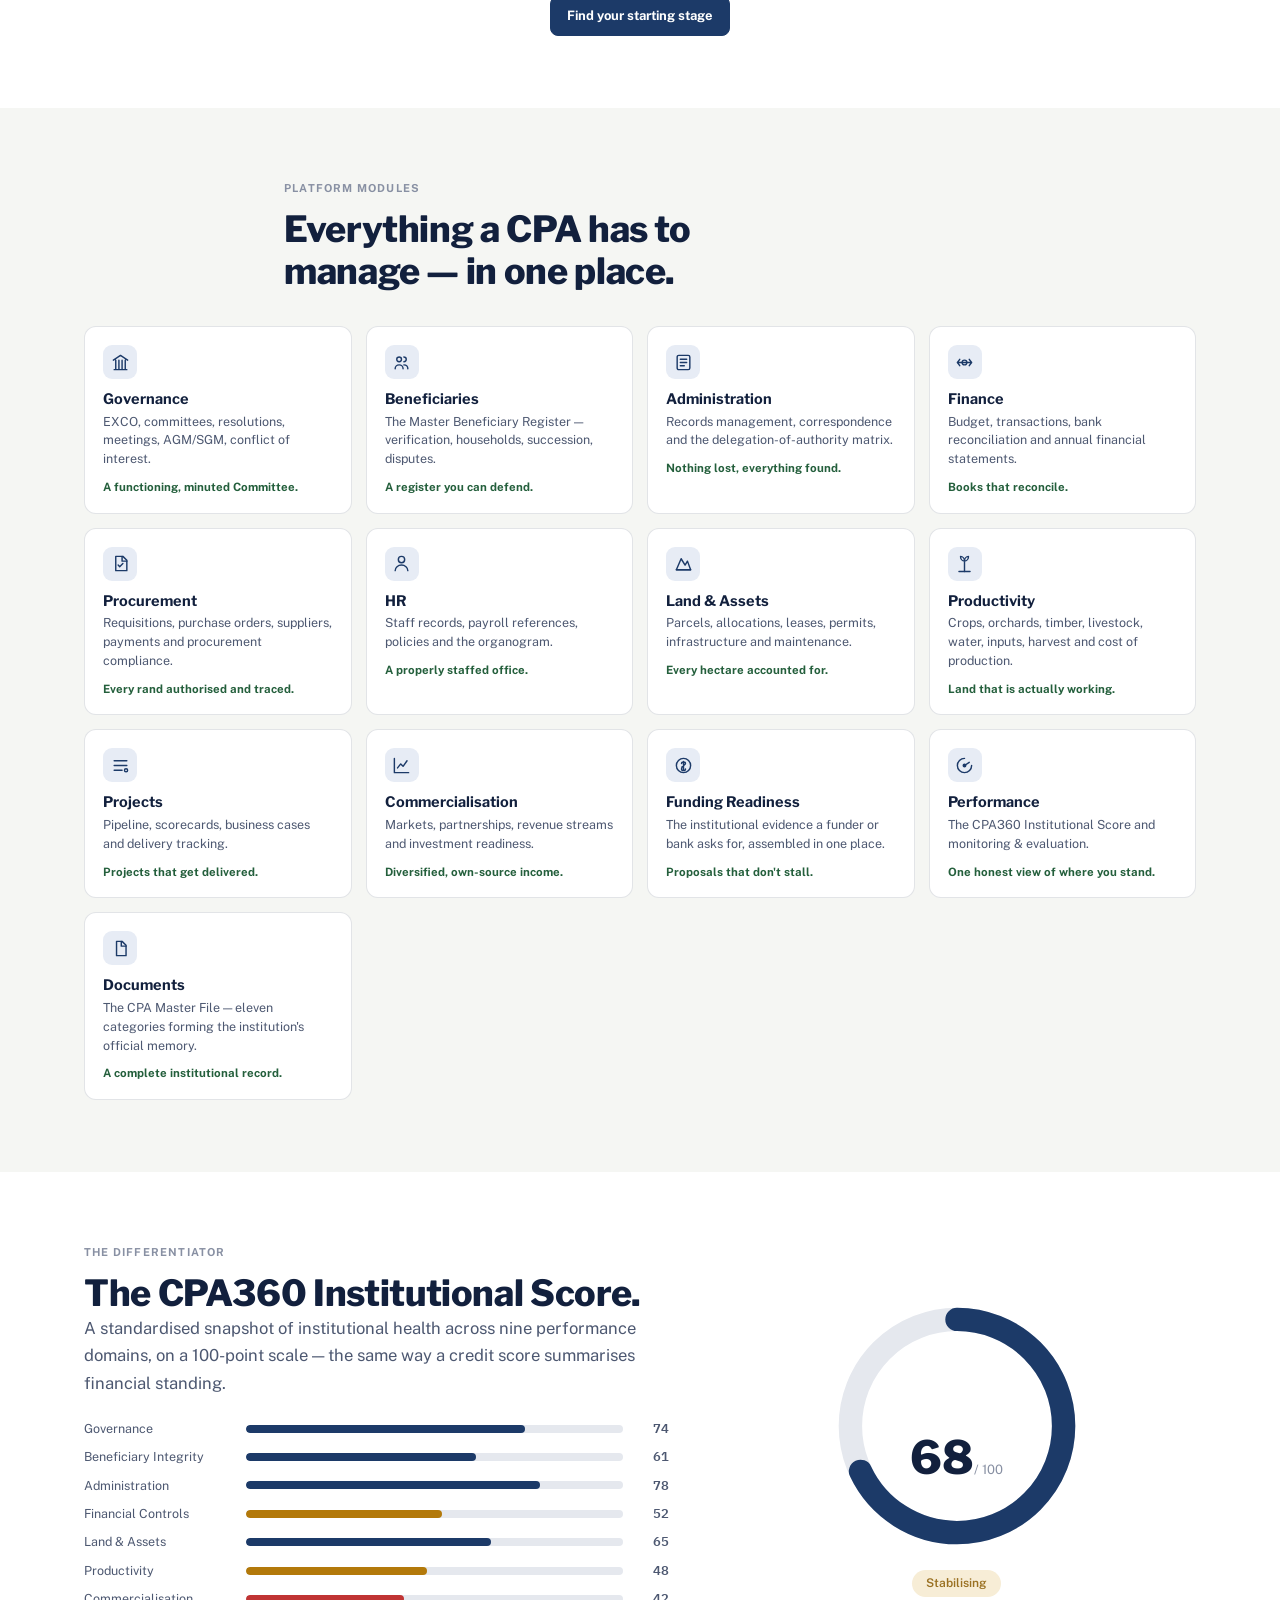
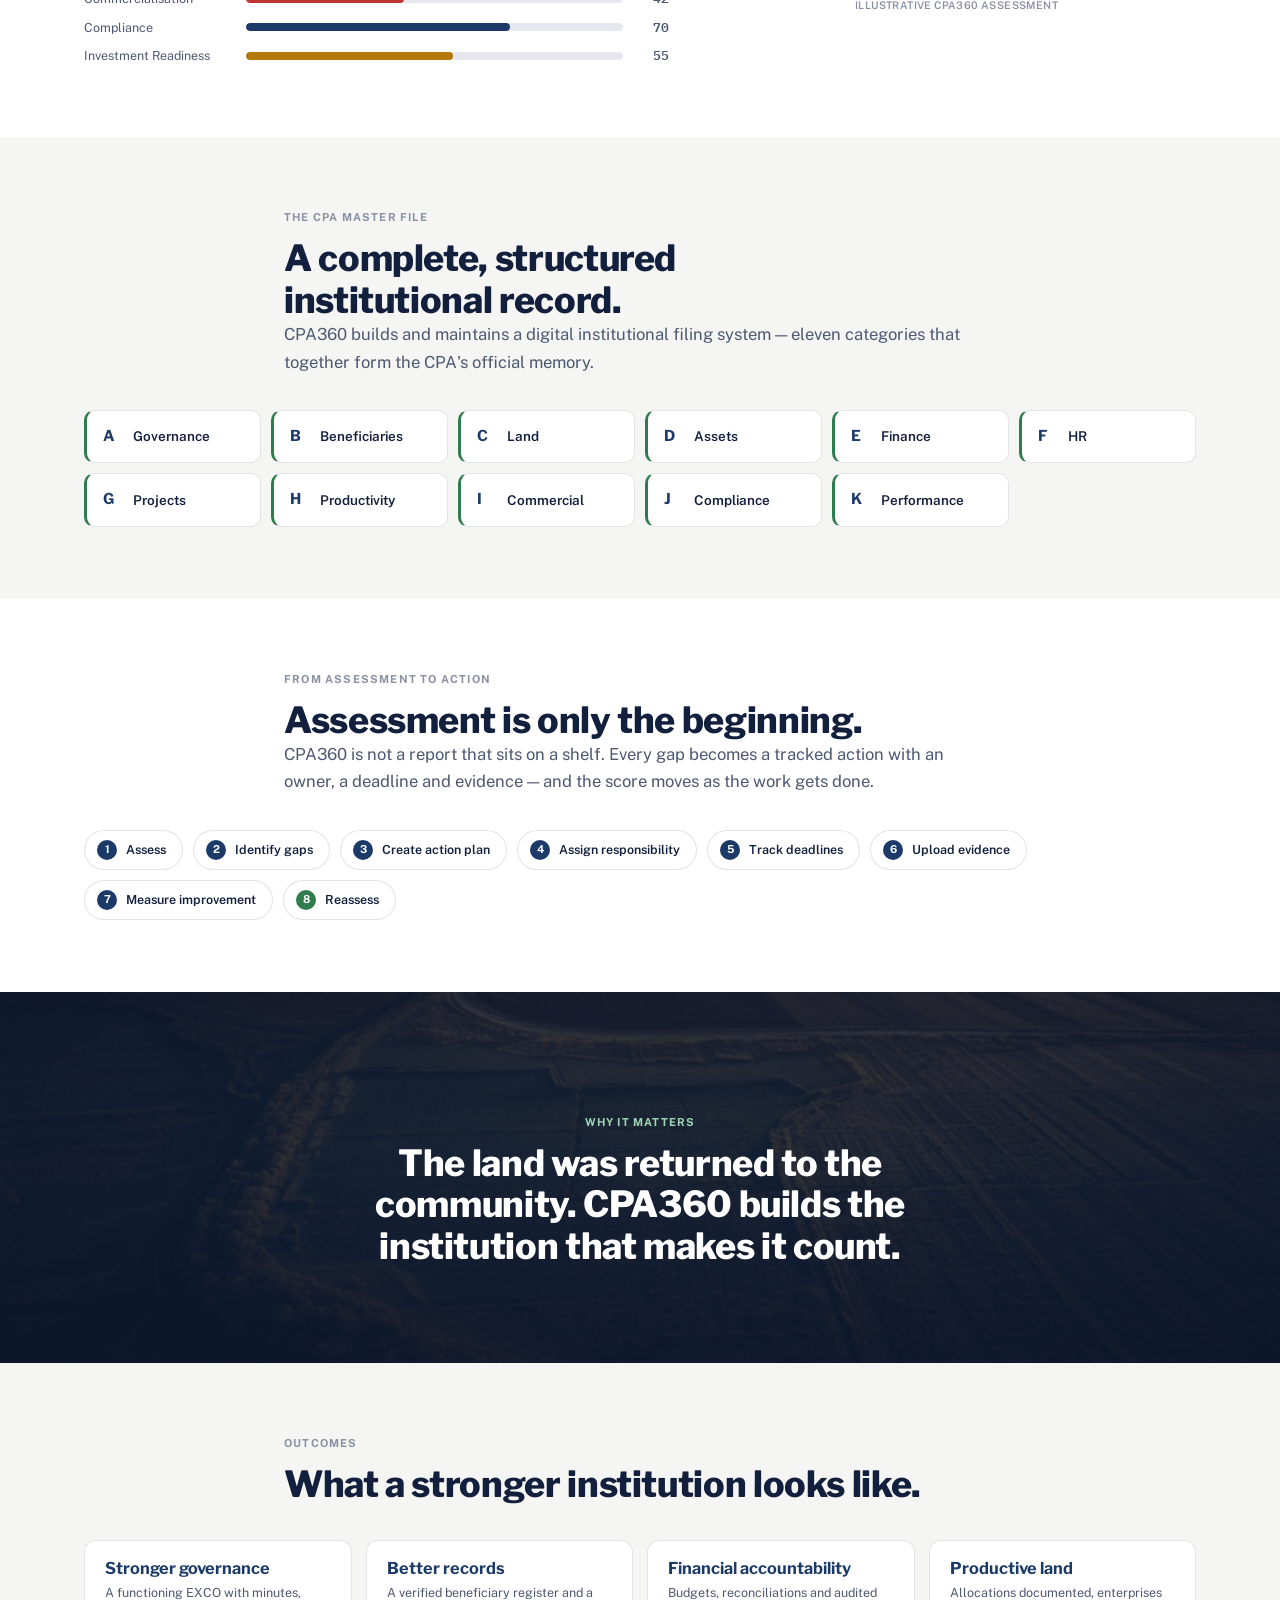
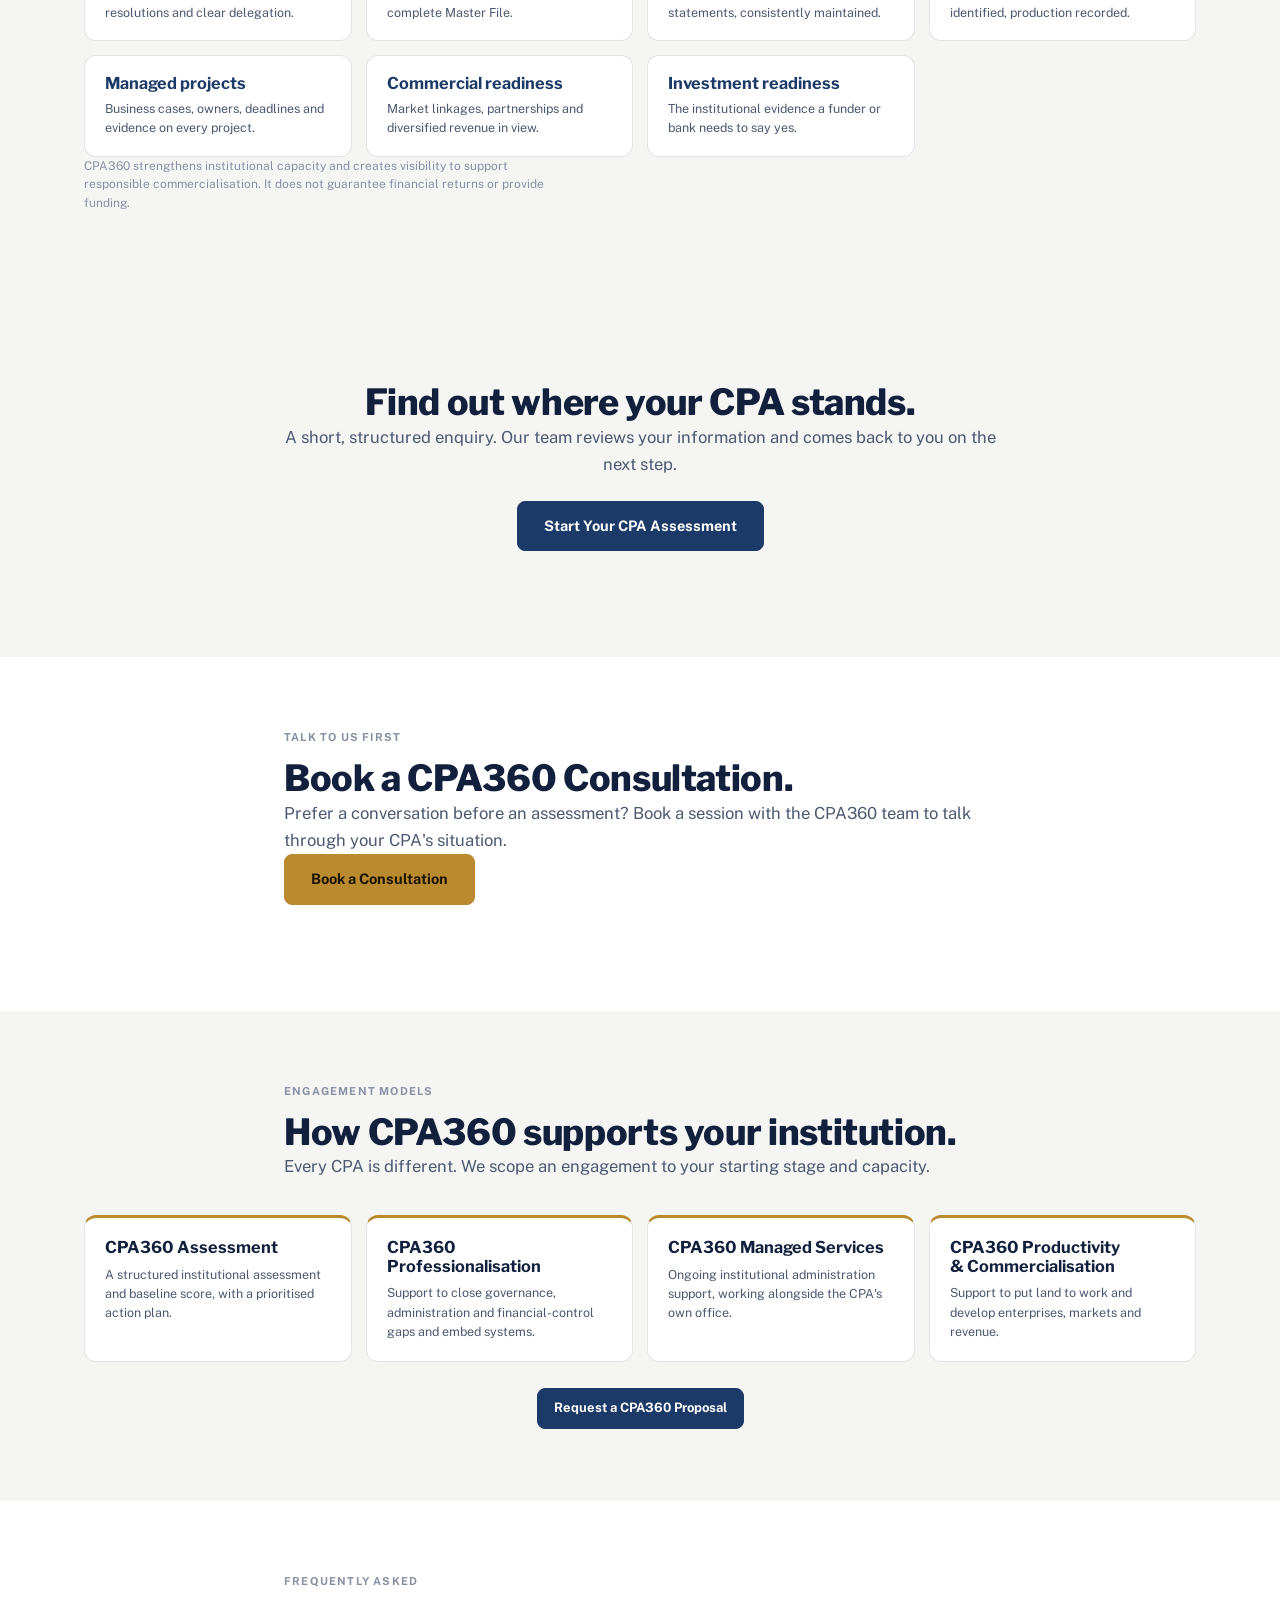
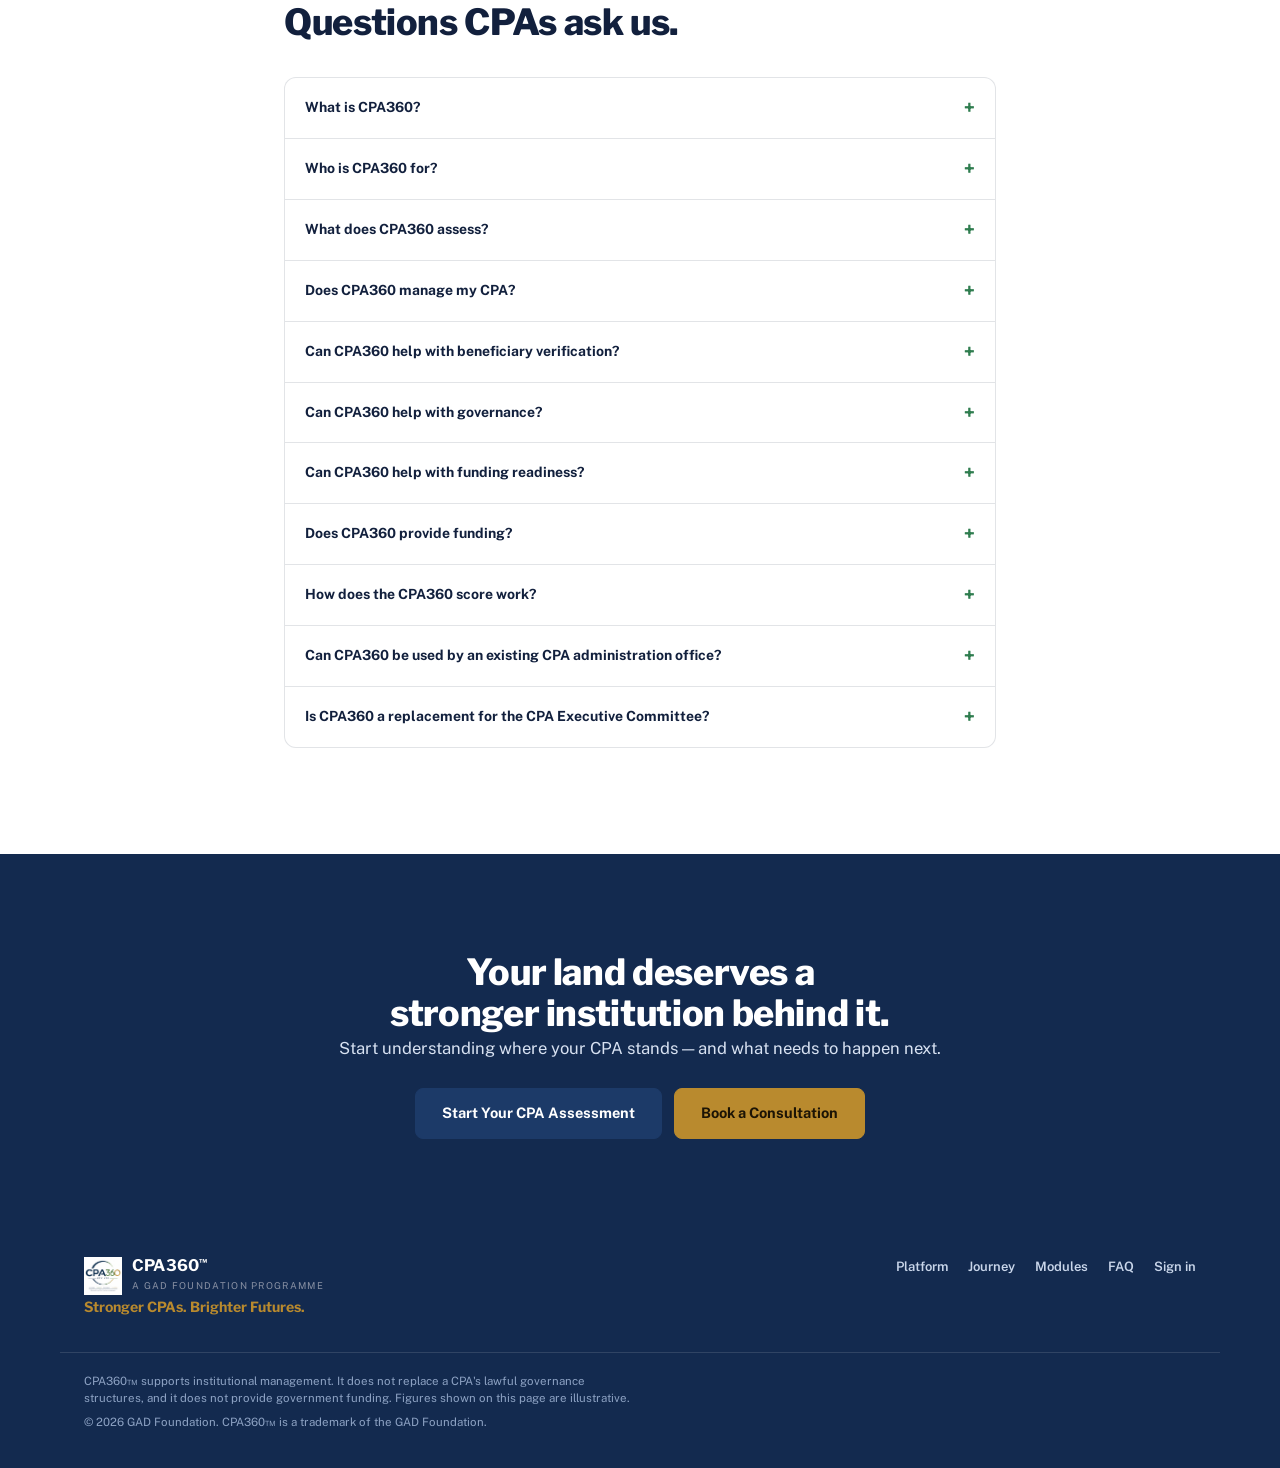
==== commit 0e1969d3: "deploy 2026-09-21T06:10:26.409Z" ====
--- a/index.html
+++ b/index.html
@@ -8,6 +8,7 @@
 <meta property="og:title" content="CPA360™ — Your CPA Institutional Operating System" />
 <meta property="og:description" content="Transform your CPA into a stronger institution. Assess → Recover → Stabilise → Professionalise → Productivise → Commercialise → Scale." />
 <meta property="og:type" content="website" />
+<link rel="icon" type="image/webp" href="./assets/logo-cpa360.webp" />
 <link rel="preconnect" href="https://fonts.googleapis.com" />
 <link rel="preconnect" href="https://fonts.gstatic.com" crossorigin />
 <link rel="stylesheet" href="https://fonts.googleapis.com/css2?family=Libre+Franklin:wght@600;700;800&family=Public+Sans:wght@400;500;600;700&family=IBM+Plex+Mono:wght@500;600&display=swap" />
@@ -21,7 +22,7 @@
 <header class="lp-header" id="lp-header">
   <div class="lp-container lp-header-row">
     <a class="lp-brand" href="/">
-      <span class="lp-brand-mark" aria-hidden="true">C</span>
+      <span class="lp-brand-mark"><img src="./assets/logo-cpa360.webp" alt="CPA360"></span>
       <span class="lp-brand-txt"><b>CPA360<sup>™</sup></b><span>A GAD Foundation Programme</span></span>
     </a>
     <nav class="lp-nav" aria-label="Primary">
@@ -358,7 +359,7 @@
   <div class="lp-container lp-footer-row">
     <div>
       <div class="lp-brand">
-        <span class="lp-brand-mark" aria-hidden="true">C</span>
+        <span class="lp-brand-mark"><img src="./assets/logo-cpa360.webp" alt="CPA360"></span>
         <span class="lp-brand-txt"><b>CPA360<sup>™</sup></b><span>A GAD Foundation Programme</span></span>
       </div>
       <p class="lp-footer-tag">Stronger CPAs. Brighter Futures.</p>
--- a/styles.css
+++ b/styles.css
@@ -106,11 +106,13 @@
 /* ---------- form controls ---------- */
 .field{display:grid;gap:5px;margin-bottom:13px;}
 .field label{font-size:11px;font-weight:600;text-transform:uppercase;letter-spacing:.5px;color:var(--ink-muted);}
-.field input,.field select{
+.field input,.field select,.field textarea{
   font:inherit;padding:9px 11px;border:1px solid var(--border-strong);border-radius:8px;
   background:var(--surface);color:var(--ink);width:100%;
 }
-.field input:focus,.field select:focus{outline:2px solid var(--brand);outline-offset:1px;}
+.field textarea{resize:vertical;}
+.field input:focus,.field select:focus,.field textarea:focus{outline:2px solid var(--brand);outline-offset:1px;}
+.field input[type="color"]{padding:2px;}
 .btn{
   all:unset;box-sizing:border-box;cursor:pointer;display:inline-flex;align-items:center;justify-content:center;
   gap:7px;padding:9px 16px;border-radius:8px;font-size:13px;font-weight:600;
@@ -156,8 +158,9 @@
 .auth-hero::after{content:"";position:absolute;left:0;right:0;bottom:0;height:220px;
   background:radial-gradient(120% 100% at 18% 100%, rgba(47,125,79,.40), transparent 72%);}
 .auth-hero .ah-brand{display:flex;align-items:center;gap:11px;}
-.auth-hero .ah-mark{width:38px;height:38px;border-radius:10px;background:linear-gradient(150deg,#2a4c86,#2f7d4f);
-  display:grid;place-items:center;font-family:var(--font-display);font-weight:800;color:#fff;flex:none;}
+.auth-hero .ah-mark{width:44px;height:44px;border-radius:10px;background:#fff;padding:3px;
+  display:grid;place-items:center;flex:none;box-shadow:0 2px 8px rgba(0,0,0,.25);}
+.auth-hero .ah-mark img{width:100%;height:100%;object-fit:contain;display:block;}
 .auth-hero .ah-brand b{font-family:var(--font-display);font-size:17px;display:block;line-height:1.1;}
 .auth-hero .ah-brand span{font-size:9.5px;letter-spacing:1.4px;text-transform:uppercase;color:#9db6de;}
 .auth-hero h2{font-family:var(--font-display);font-size:30px;font-weight:800;line-height:1.15;margin:auto 0 0;max-width:15ch;color:#fff;}
@@ -173,13 +176,18 @@
 }
 .auth-brand{display:flex;align-items:center;gap:10px;margin-bottom:22px;}
 .auth-mark{
-  width:34px;height:34px;border-radius:9px;background:linear-gradient(150deg,var(--brand),var(--brand-2));
-  display:flex;align-items:center;justify-content:center;color:#fff;font-family:var(--font-display);font-weight:800;flex:none;
-}
+  width:36px;height:36px;border-radius:9px;background:#fff;border:1px solid var(--border);padding:2px;
+  display:flex;align-items:center;justify-content:center;flex:none;
+}
+.auth-mark img{width:100%;height:100%;object-fit:contain;display:block;}
 .auth-brand b{font-family:var(--font-display);font-size:16px;letter-spacing:.2px;}
 .auth-brand span{display:block;font-size:9.5px;letter-spacing:1.4px;text-transform:uppercase;color:var(--ink-muted);}
 .auth-card h1{font-size:19px;margin-bottom:4px;}
 .auth-card .sub{color:var(--ink-2);font-size:12.5px;margin-bottom:20px;}
+.btn.google{width:100%;display:flex;align-items:center;justify-content:center;gap:9px;background:var(--surface);margin-bottom:14px;}
+.btn.google svg{flex:none;}
+.auth-or{display:flex;align-items:center;gap:10px;color:var(--ink-muted);font-size:11px;text-transform:uppercase;letter-spacing:.5px;margin-bottom:14px;}
+.auth-or::before,.auth-or::after{content:"";flex:1;height:1px;background:var(--border);}
 .auth-alt{margin-top:16px;padding-top:14px;border-top:1px solid var(--border);display:flex;flex-wrap:wrap;gap:6px 14px;font-size:12px;color:var(--ink-muted);}
 @media (max-width:820px){
   .auth-split{grid-template-columns:1fr;}
@@ -201,8 +209,9 @@
   display:flex;flex-direction:column;position:sticky;top:0;height:100vh;overflow:hidden;
 }
 .sb-brand{display:flex;align-items:center;gap:10px;padding:16px 16px 14px;border-bottom:1px solid rgba(255,255,255,.08);}
-.sb-mark{width:34px;height:34px;border-radius:9px;background:linear-gradient(150deg,#2a4c86,#2f7d4f);
-  display:grid;place-items:center;font-family:var(--font-display);font-weight:800;color:#fff;flex:none;}
+.sb-mark{width:36px;height:36px;border-radius:9px;background:#fff;padding:3px;
+  display:grid;place-items:center;flex:none;}
+.sb-mark img{width:100%;height:100%;object-fit:contain;display:block;}
 .sb-brand-txt b{font-family:var(--font-display);font-weight:800;font-size:15px;color:#fff;display:block;line-height:1.1;}
 .sb-brand-txt span{font-size:8.5px;letter-spacing:1.2px;text-transform:uppercase;color:#9fb0d6;}
 .sb-nav{flex:1;overflow-y:auto;padding:8px 10px 14px;display:flex;flex-direction:column;gap:1px;}
@@ -263,6 +272,39 @@
 .notif-item.tone-warning .notif-mark{background:var(--status-warning);}
 .notif-item.tone-info .notif-mark{background:var(--status-info);}
 
+/* ---------- assistant panel ---------- */
+.asst{position:fixed;top:0;right:0;bottom:0;width:390px;max-width:100vw;z-index:90;
+  display:flex;flex-direction:column;background:var(--surface);border-left:1px solid var(--border);
+  box-shadow:var(--shadow-lift);}
+.asst-head{display:flex;align-items:flex-start;justify-content:space-between;gap:10px;
+  padding:16px 18px 14px;border-bottom:1px solid var(--border);}
+.asst-head b{font-family:var(--font-display);font-size:14.5px;display:block;}
+.asst-head span{font-size:11px;color:var(--ink-muted);}
+.asst-x{all:unset;cursor:pointer;font-size:22px;line-height:1;color:var(--ink-muted);padding:2px 6px;border-radius:6px;}
+.asst-x:hover{background:var(--surface-2);color:var(--ink);}
+.asst-log{flex:1;overflow-y:auto;padding:16px 18px;display:flex;flex-direction:column;gap:10px;}
+.asst-msg{max-width:88%;font-size:13px;line-height:1.55;padding:9px 12px;border-radius:12px;white-space:pre-wrap;word-wrap:break-word;}
+.asst-user{align-self:flex-end;background:var(--brand);color:#fff;border-bottom-right-radius:4px;}
+.asst-assistant{align-self:flex-start;background:var(--surface-2);color:var(--ink);border-bottom-left-radius:4px;}
+.asst-msg.pending{color:var(--ink-muted);letter-spacing:2px;}
+.asst-go{display:block;margin-top:8px;background:var(--brand-2);color:#fff;border:0;border-radius:8px;
+  padding:7px 12px;font:inherit;font-size:12px;font-weight:700;cursor:pointer;}
+.asst-go:hover{background:var(--brand-2-strong);}
+.asst-chips{display:flex;flex-wrap:wrap;gap:6px;padding:0 18px 12px;}
+.asst-chip{all:unset;cursor:pointer;box-sizing:border-box;font-size:11.5px;color:var(--ink-2);
+  border:1px solid var(--border);border-radius:999px;padding:5px 10px;}
+.asst-chip:hover{border-color:var(--brand-2);color:var(--brand-2-strong);}
+.asst-bar{display:flex;gap:8px;padding:12px 16px 16px;border-top:1px solid var(--border);}
+.asst-bar input{flex:1;border:1px solid var(--border);border-radius:9px;background:var(--paper);
+  padding:9px 12px;font:inherit;font-size:13px;color:var(--ink);outline:none;}
+.asst-bar input:focus-visible{border-color:var(--brand-2);}
+.asst-bar .btn{width:40px;padding:0;flex:none;display:grid;place-items:center;}
+.asst-bar .btn .ic{width:17px;height:17px;}
+@media (min-width:1100px){
+  .app.asst-open main{margin-right:390px;transition:margin-right .18s ease;}
+}
+@media (max-width:640px){ .asst{width:100vw;border-left:0;} }
+
 .journey-strip{display:flex;align-items:center;gap:16px;padding:9px 24px;border-bottom:1px solid var(--border);
   background:var(--paper);overflow-x:auto;}
 .journey-strip .js-lead{flex:none;}
@@ -282,6 +324,61 @@
 .settings-grid,.reports-grid{display:grid;grid-template-columns:repeat(auto-fit,minmax(300px,1fr));gap:16px;max-width:920px;}
 .report-links{display:flex;flex-direction:column;gap:8px;}
 .report-links .btn{width:100%;justify-content:flex-start;}
+
+/* ---------- Integrations ---------- */
+.intg{max-width:1040px;}
+.intg-intro{margin-bottom:24px;line-height:1.6;}
+.intg-cat{margin-bottom:28px;}
+.intg-cat h2{font-family:var(--font-display);font-size:15px;font-weight:800;color:var(--brand);margin:0 0 12px;}
+.intg-grid{display:grid;grid-template-columns:repeat(auto-fill,minmax(280px,1fr));gap:13px;}
+.intg-card{background:var(--surface);border:1px solid var(--border);border-radius:12px;padding:16px 17px;
+  box-shadow:var(--shadow);display:flex;flex-direction:column;}
+.intg-card.is-on{border-color:color-mix(in oklab,var(--brand-2) 40%,var(--border));}
+.intg-card-top{display:flex;align-items:center;justify-content:space-between;gap:8px;margin-bottom:6px;}
+.intg-card h3{font-size:14px;font-weight:700;margin:0;color:var(--ink);}
+.intg-card p{font-size:12px;color:var(--ink-2);line-height:1.55;margin:0 0 14px;flex:1;}
+.intg-card-foot{display:flex;flex-direction:column;gap:8px;}
+.intg-card-foot .btn{width:100%;justify-content:center;}
+.intg-tag{display:inline-block;font-size:10px;font-weight:700;letter-spacing:.4px;text-transform:uppercase;
+  padding:2px 8px;border-radius:999px;white-space:nowrap;}
+.intg-tag.rec{background:var(--brand-2-tint);color:var(--brand-2-strong);}
+.intg-tag.ok{background:var(--status-good-tint);color:var(--status-good);}
+.intg-tag.soon,.intg-tag.muted{background:var(--surface-2);color:var(--ink-muted);}
+.intg-conn{display:flex;align-items:center;gap:8px;flex-wrap:wrap;}
+.intg-acct{font-size:11.5px;color:var(--ink-2);overflow:hidden;text-overflow:ellipsis;white-space:nowrap;}
+.intg-acts{display:flex;gap:12px;flex-wrap:wrap;}
+.intg-link{all:unset;cursor:pointer;font-size:11.5px;font-weight:600;color:var(--brand-2-strong);}
+.intg-link:hover{text-decoration:underline;}
+.intg-link.danger{color:var(--status-critical);}
+
+.intg-scrim{position:fixed;inset:0;z-index:120;background:rgba(12,20,45,.5);backdrop-filter:blur(2px);
+  display:grid;place-items:center;padding:20px;}
+.intg-modal{background:var(--surface);border:1px solid var(--border);border-radius:var(--radius-lg);
+  width:100%;max-width:460px;box-shadow:var(--shadow-lift);max-height:88vh;overflow-y:auto;}
+.intg-modal-head{display:flex;align-items:center;justify-content:space-between;padding:15px 18px;
+  border-bottom:1px solid var(--border);font-family:var(--font-display);font-weight:800;font-size:14.5px;}
+.intg-x{all:unset;cursor:pointer;font-size:22px;line-height:1;color:var(--ink-muted);padding:0 4px;}
+.intg-modal-body{padding:16px 18px 18px;}
+.intg-note{font-size:12.5px;color:var(--ink-2);line-height:1.6;margin:0 0 14px;}
+.intg-field{display:block;margin-bottom:6px;}
+.intg-field span{display:block;font-size:10px;font-weight:700;letter-spacing:.5px;text-transform:uppercase;color:var(--ink-muted);margin-bottom:5px;}
+.intg-field input{width:100%;box-sizing:border-box;border:1px solid var(--border);border-radius:9px;background:var(--paper);
+  padding:9px 12px;font:inherit;font-size:13px;color:var(--ink);outline:none;}
+.intg-field input:focus-visible{border-color:var(--brand-2);}
+.intg-steps{margin:0;padding-left:20px;font-size:12.5px;color:var(--ink-2);line-height:1.7;}
+.intg-steps li{margin-bottom:8px;}
+.intg-steps code,.intg-note code{font-family:ui-monospace,Menlo,monospace;font-size:11.5px;
+  background:var(--surface-2);padding:1px 5px;border-radius:4px;color:var(--ink);word-break:break-all;}
+.intg-copy{display:block;margin-top:5px;padding:7px 9px;}
+.intg-modal-foot{display:flex;justify-content:flex-end;gap:8px;margin-top:18px;}
+.intg-modal-foot .btn{width:auto;}
+
+.intg-toast{position:fixed;left:50%;bottom:22px;transform:translateX(-50%) translateY(12px);z-index:200;
+  background:var(--ink);color:#fff;font-size:12.5px;padding:10px 16px;border-radius:10px;box-shadow:var(--shadow-lift);
+  opacity:0;pointer-events:none;transition:opacity .18s,transform .18s;max-width:90vw;text-align:center;}
+.intg-toast.show{opacity:1;transform:translateX(-50%) translateY(0);}
+.intg-toast.bad{background:var(--status-critical);}
+@media (max-width:640px){ .intg-grid{grid-template-columns:1fr;} }
 
 /* ---------- Tools Library ---------- */
 .tl{max-width:1080px;}
@@ -331,6 +428,13 @@
 .row-inline .field{margin-bottom:0;}
 .section-title{font-size:11px;letter-spacing:1px;text-transform:uppercase;color:var(--ink-muted);font-weight:700;margin:28px 0 10px;}
 
+/* leads inbox (platform admins) */
+.la-filters{display:flex;gap:6px;flex-wrap:wrap;margin:14px 0;}
+.la-filters button{border:1px solid var(--border);background:var(--surface);color:var(--ink-2);border-radius:999px;padding:6px 13px;font-size:12.5px;font-weight:600;cursor:pointer;}
+.la-filters button.active{background:var(--brand);border-color:var(--brand);color:#fff;}
+.la-filters button .n{opacity:.75;margin-left:2px;}
+.la-notes textarea{display:block;width:100%;min-width:160px;resize:vertical;font:inherit;padding:5px 7px;margin-bottom:4px;border:1px solid var(--border);border-radius:6px;background:var(--surface);color:var(--ink);}
+
 /* sidebar → drawer */
 @media (max-width:960px){
   .sidebar{position:fixed;left:0;top:0;bottom:0;z-index:80;transform:translateX(-100%);transition:transform .2s ease;width:min(280px,84vw);}
--- a/landing.css
+++ b/landing.css
@@ -31,8 +31,8 @@
 .lp-header.scrolled{ border-color:var(--border); box-shadow:0 1px 0 rgba(18,32,61,.04); }
 .lp-header-row{ display:flex; align-items:center; gap:20px; height:66px; }
 .lp-brand{ display:flex; align-items:center; gap:10px; text-decoration:none; color:inherit; flex:none; }
-.lp-brand-mark{ width:34px; height:34px; border-radius:9px; display:grid; place-items:center; flex:none;
-  background:linear-gradient(150deg,var(--brand),var(--brand-2)); color:#fff; font-family:var(--font-display); font-weight:800; }
+.lp-brand-mark{ width:38px; height:38px; border-radius:9px; display:grid; place-items:center; flex:none; }
+.lp-brand-mark img{ width:100%; height:100%; object-fit:contain; display:block; }
 .lp-brand-txt b{ font-family:var(--font-display); font-size:16px; letter-spacing:.2px; display:block; line-height:1.1; }
 .lp-brand-txt span{ font-size:9.5px; letter-spacing:1.3px; text-transform:uppercase; color:var(--ink-muted); }
 .lp-nav{ display:flex; gap:26px; margin-left:14px; flex:1; }
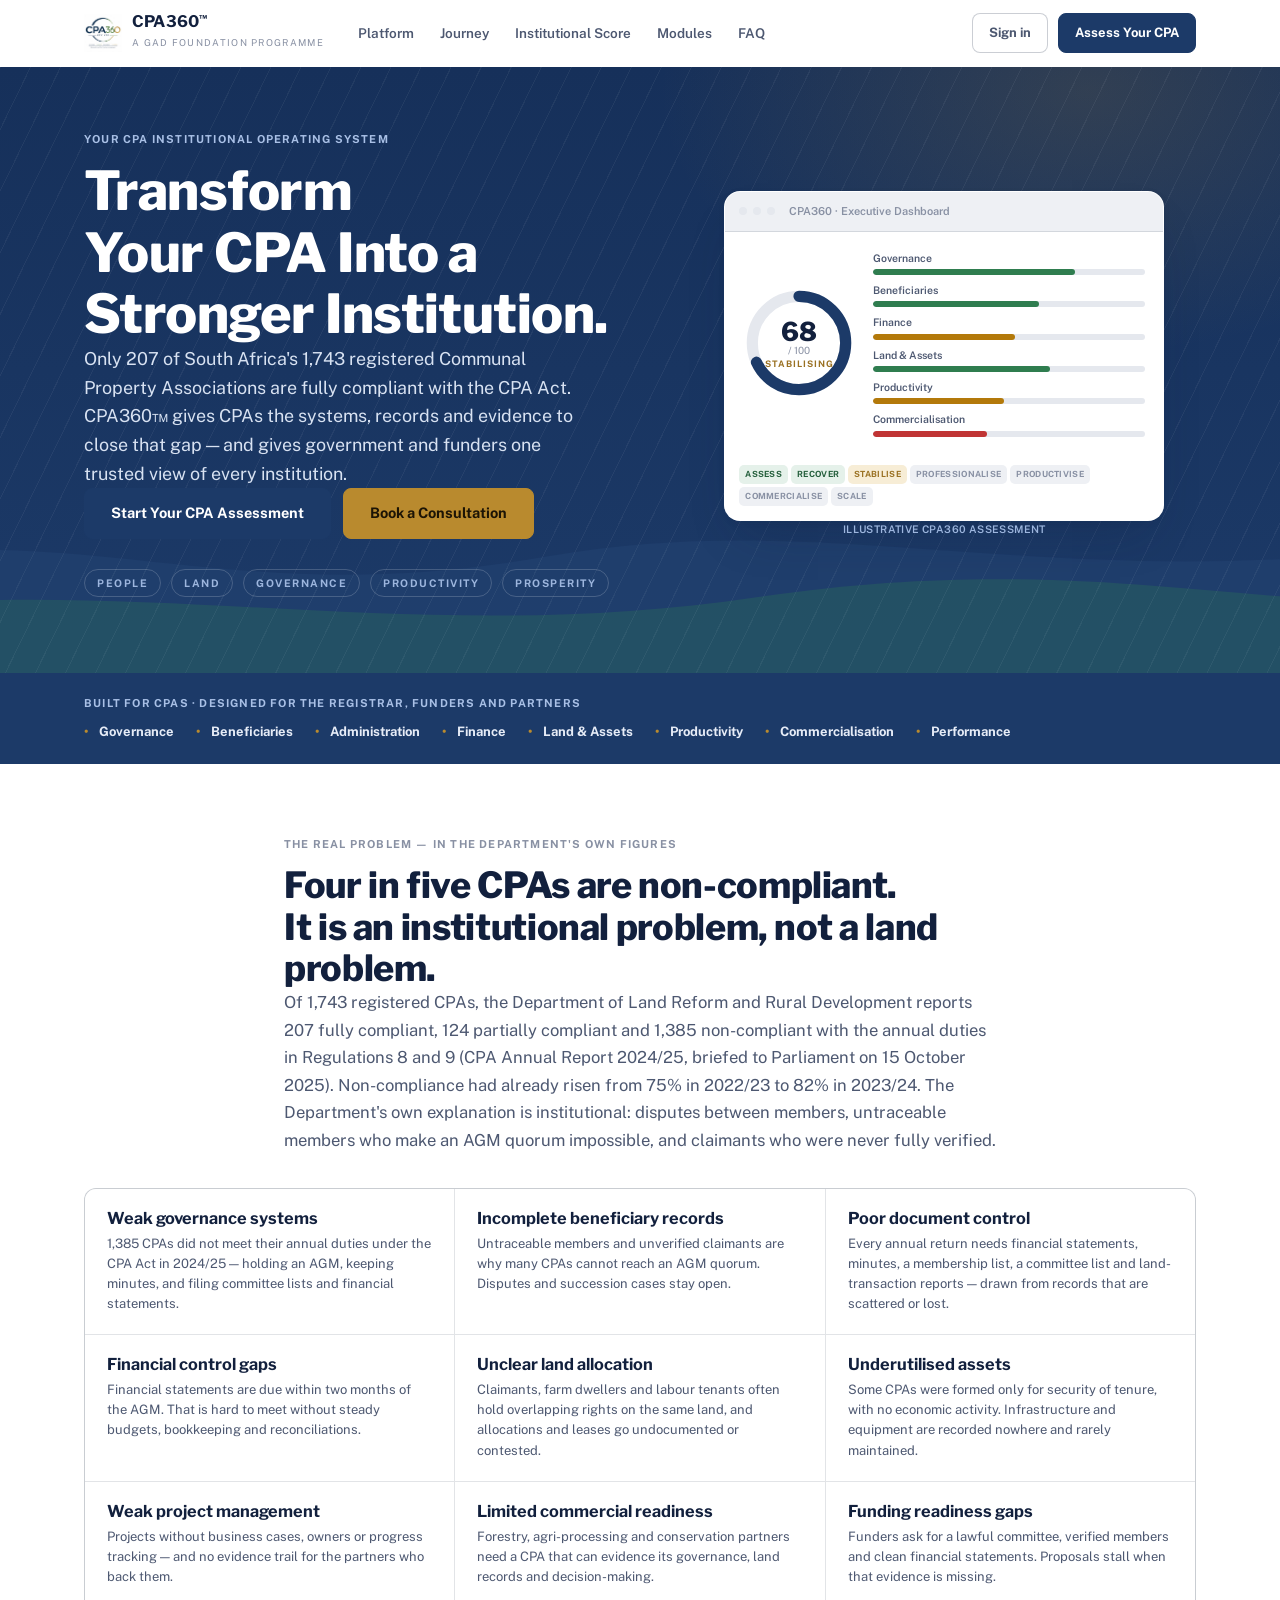
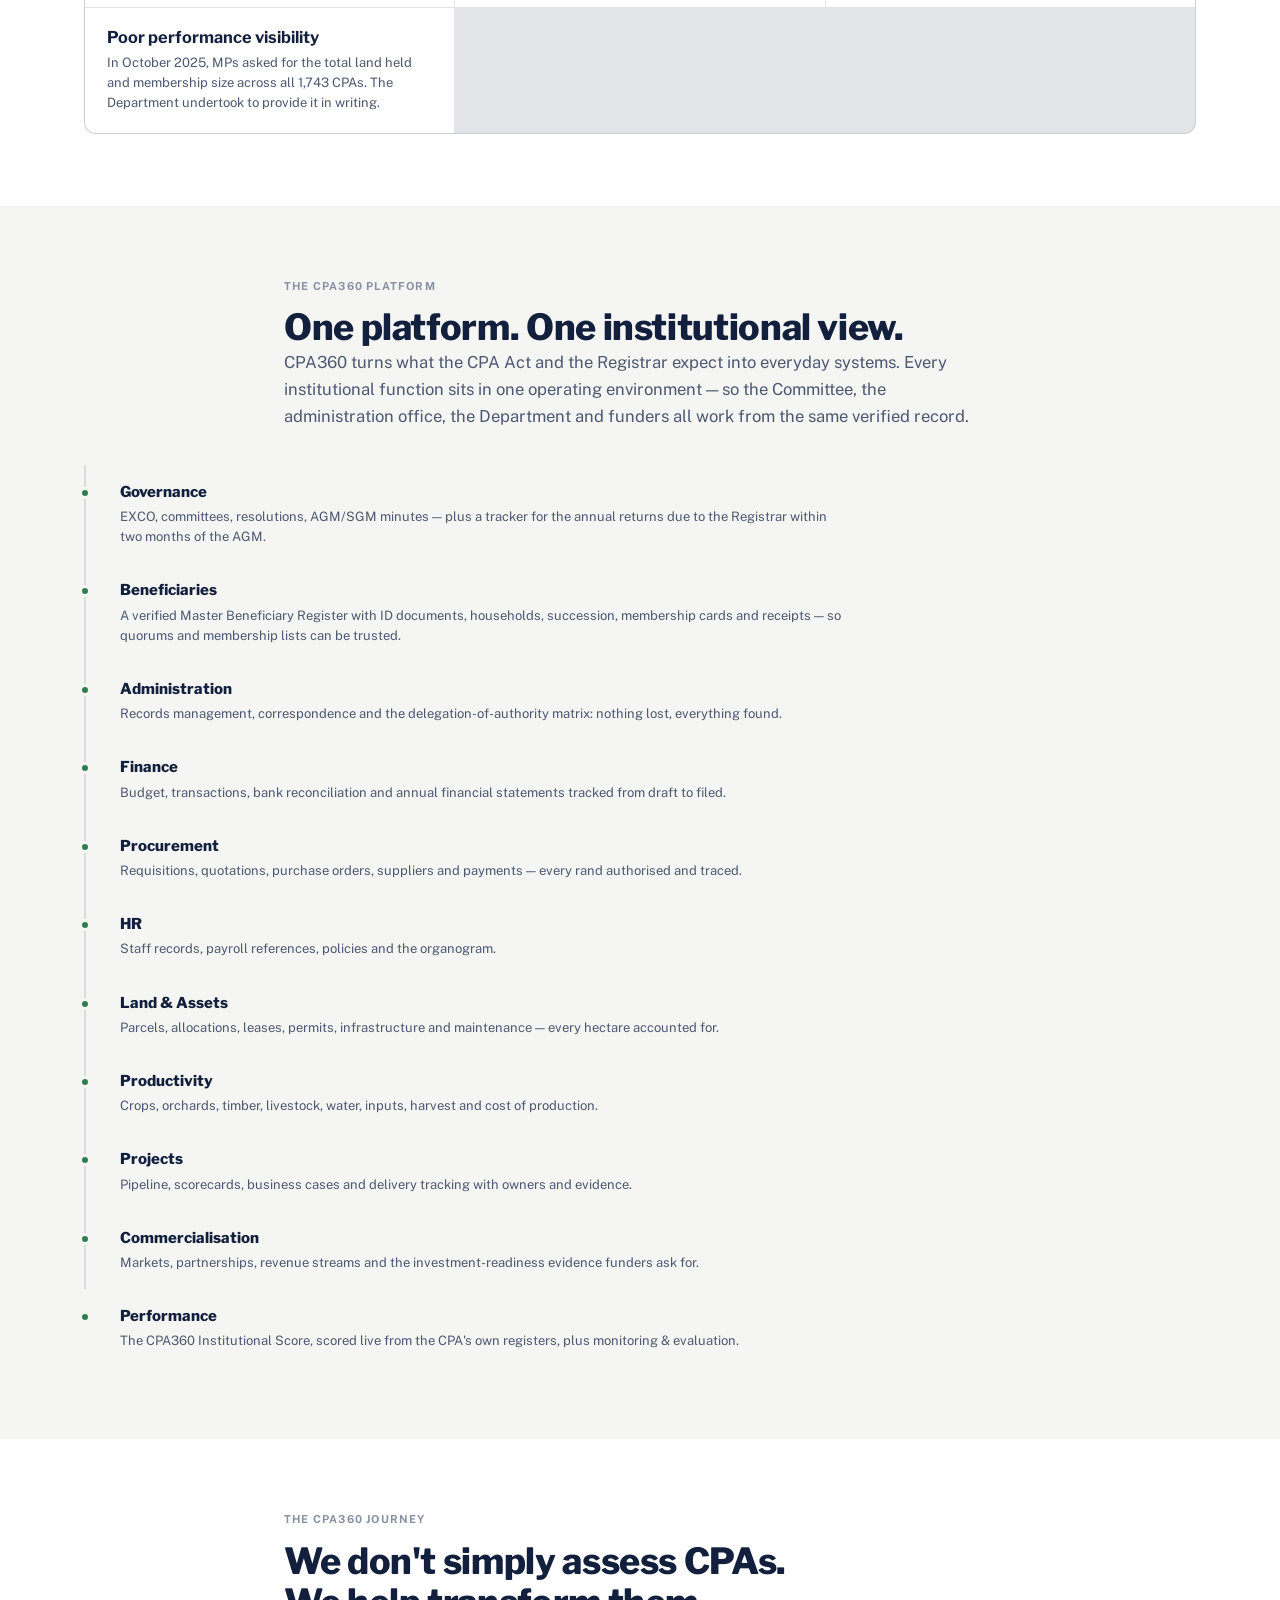
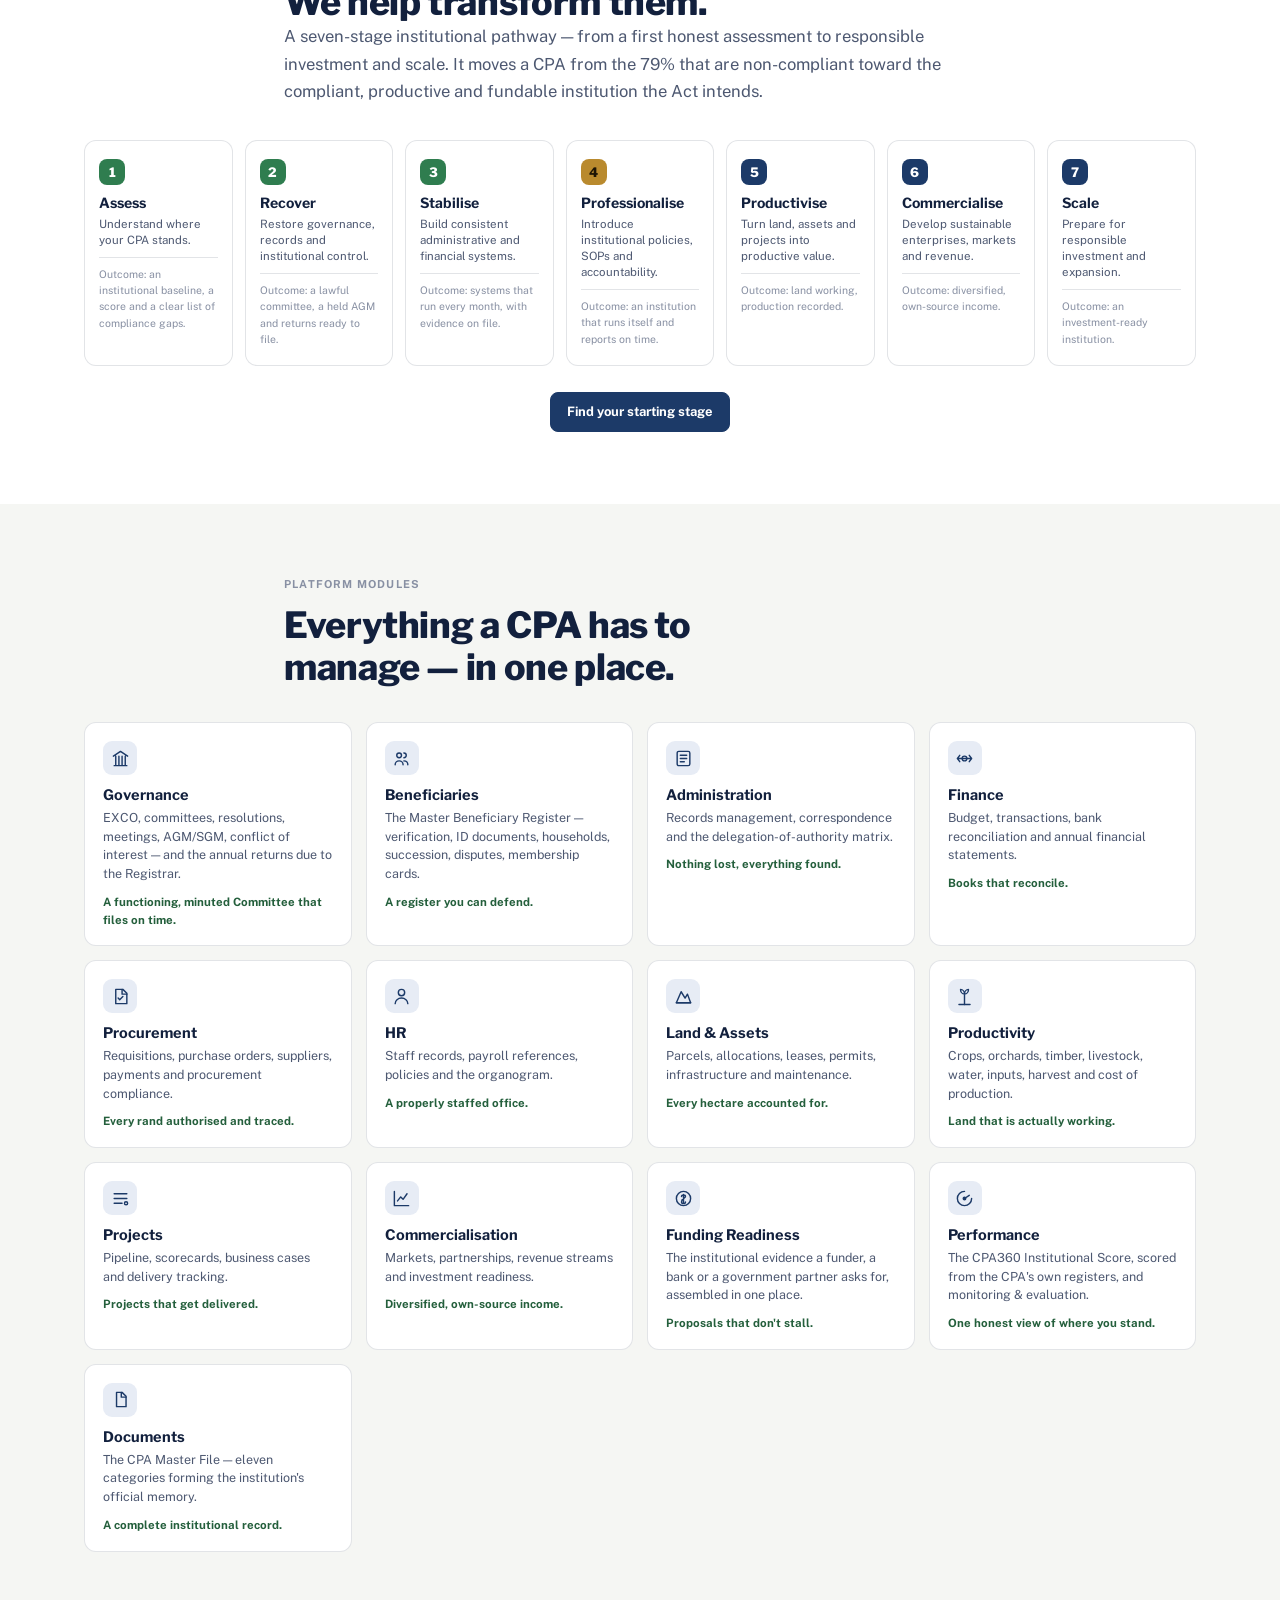
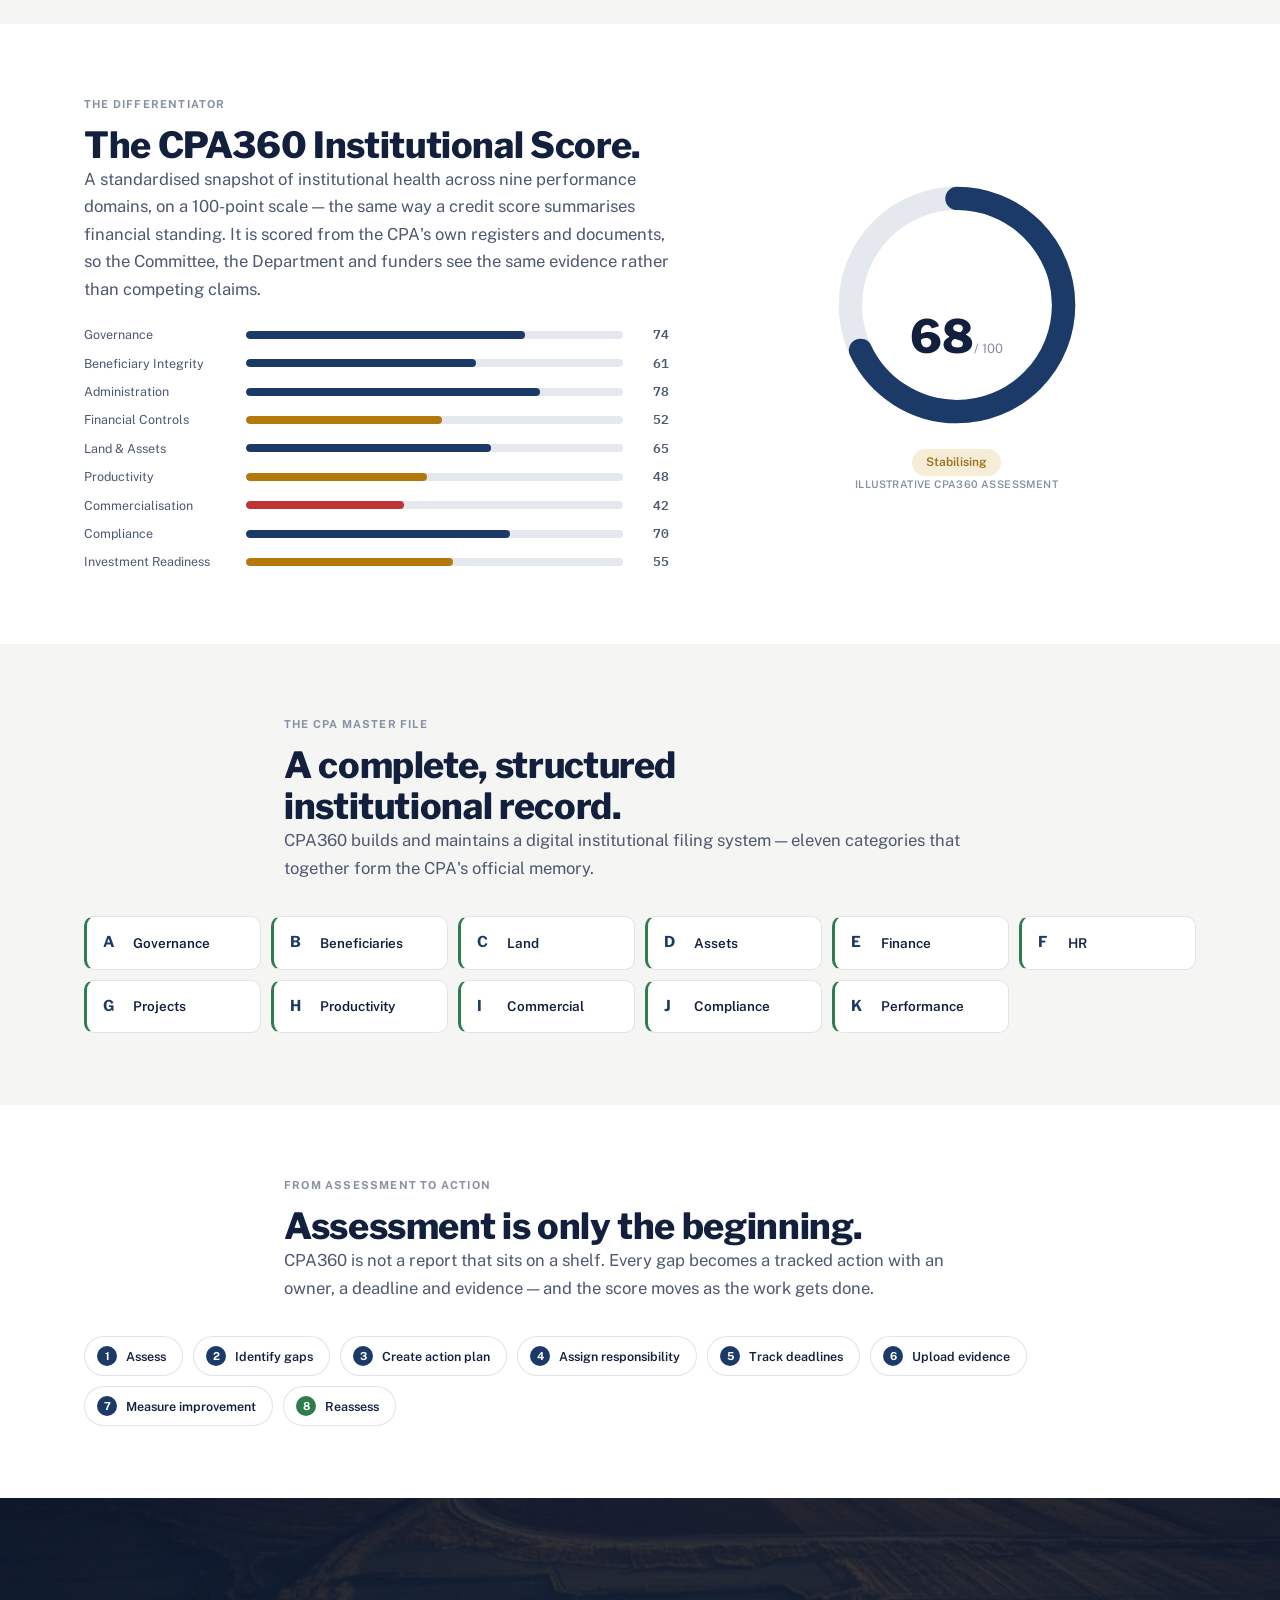
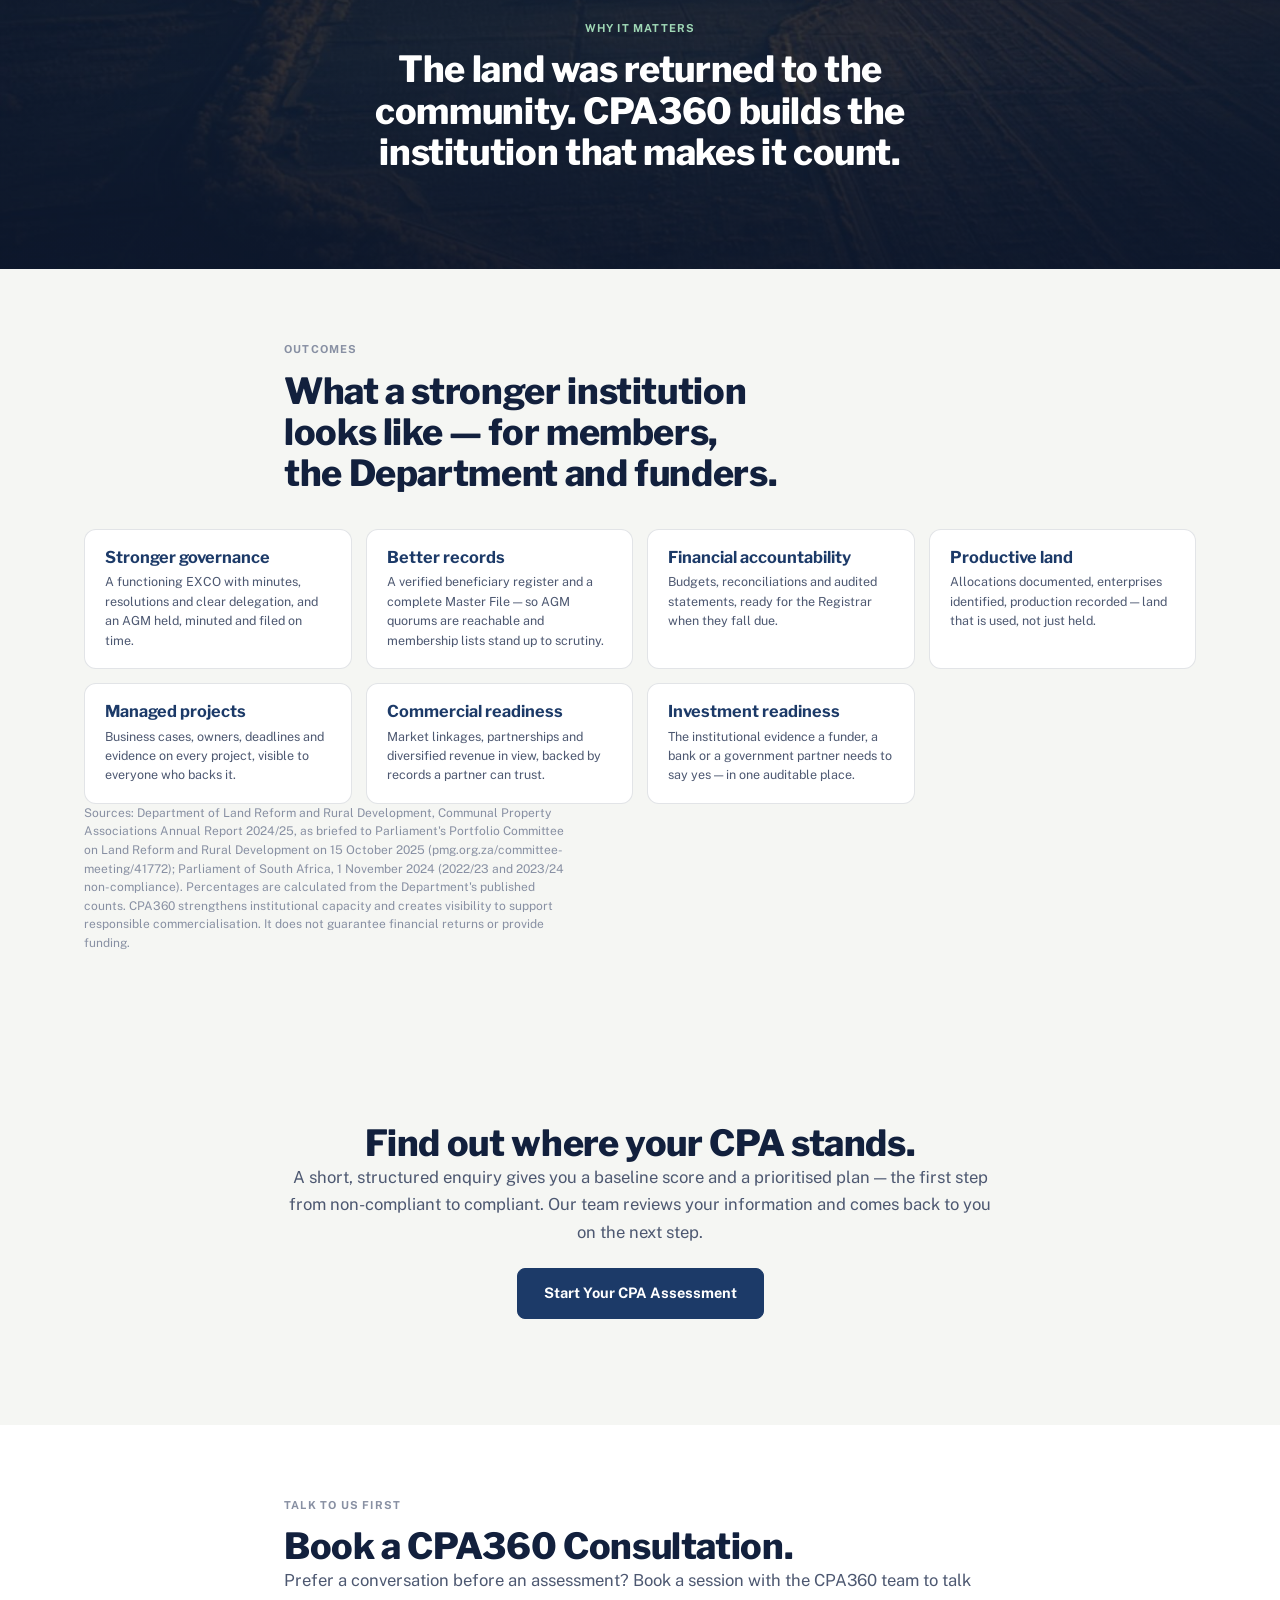
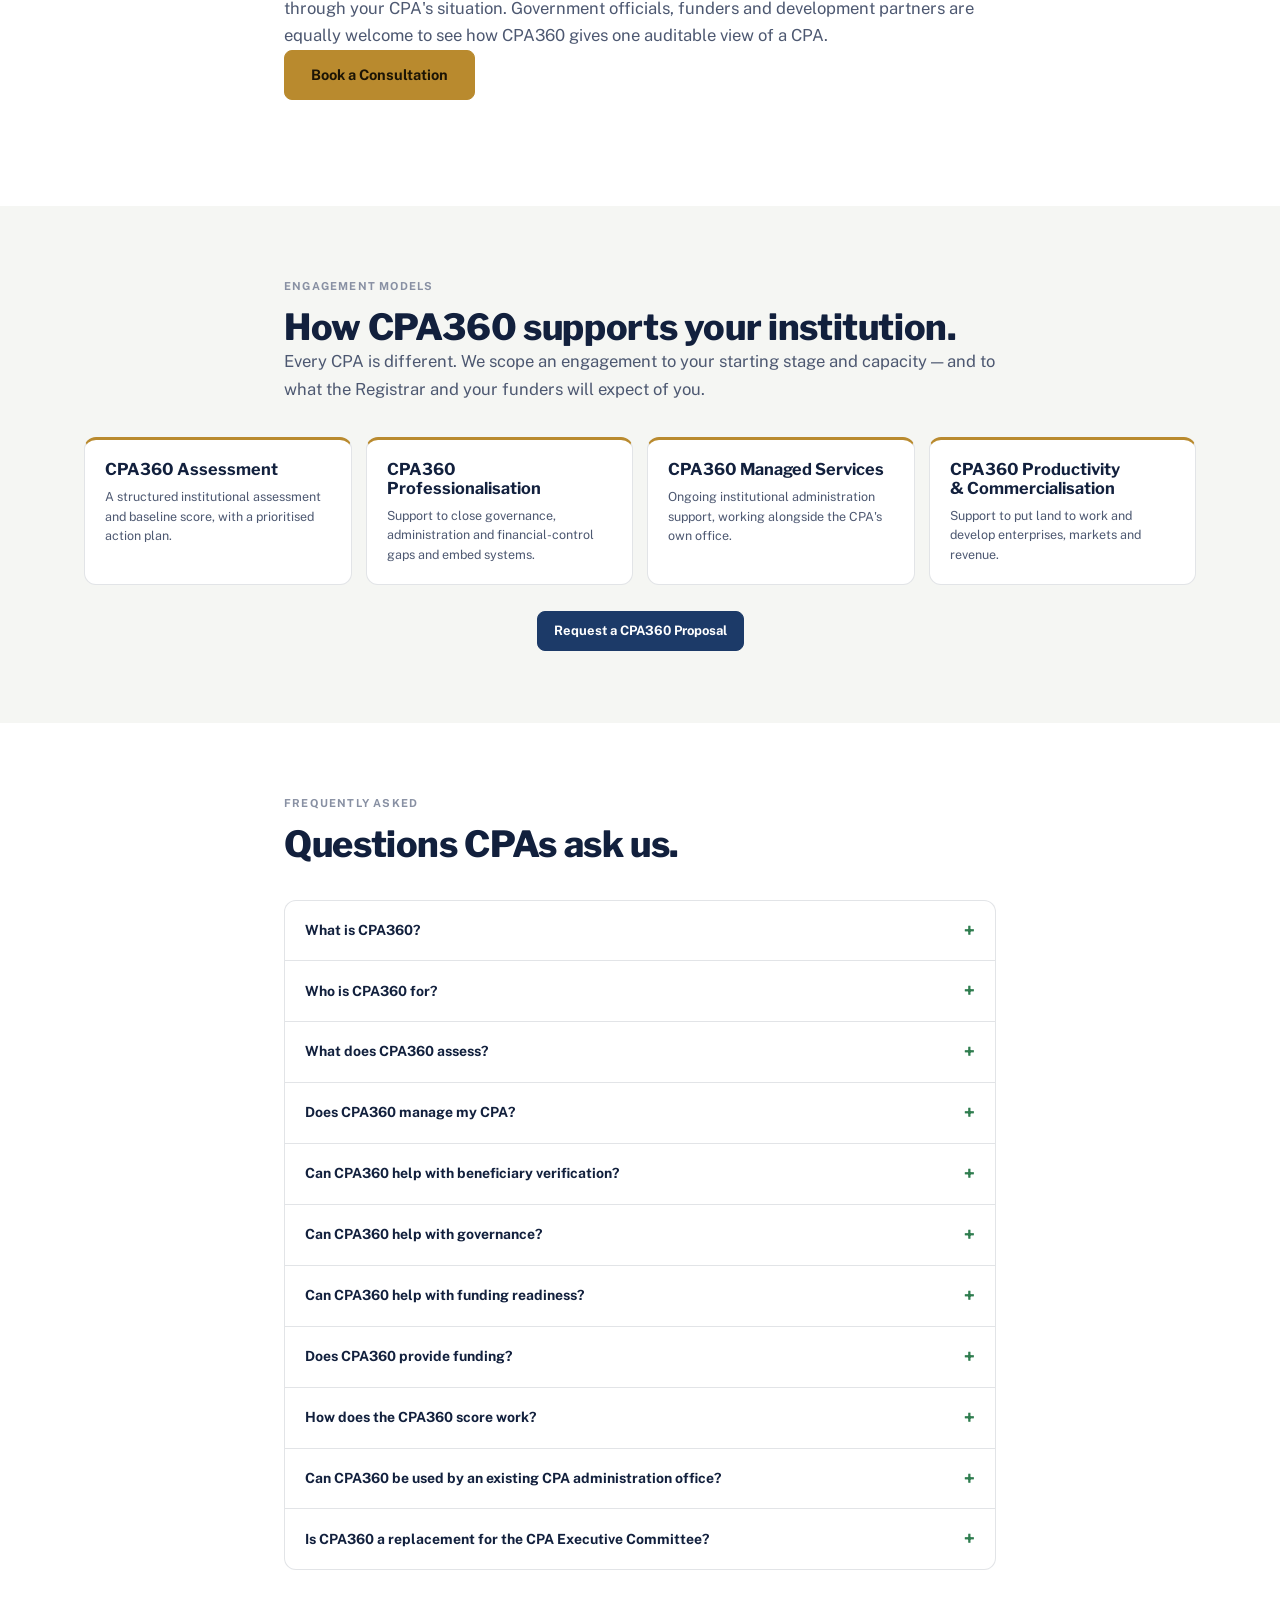
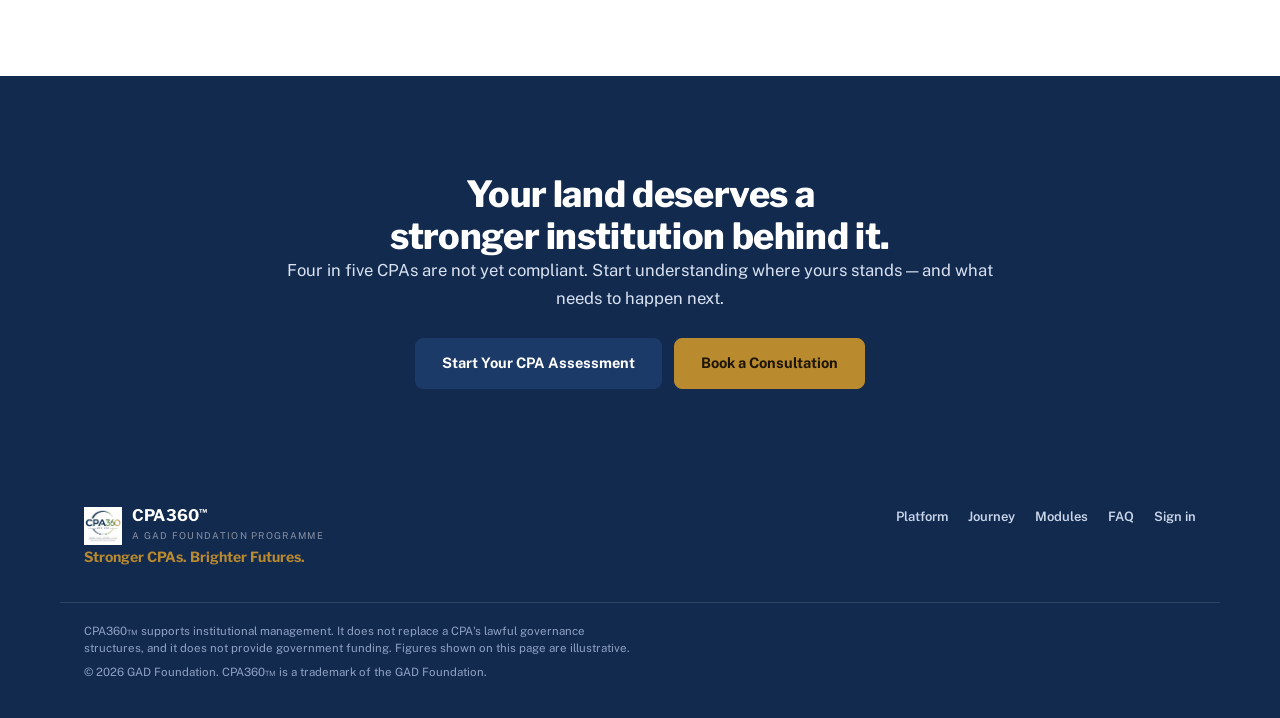
==== commit 6bc4a6fc: "deploy 2026-10-14T00:01:49.964Z" ====
--- a/index.html
+++ b/index.html
@@ -4,9 +4,9 @@
 <meta charset="utf-8" />
 <meta name="viewport" content="width=device-width, initial-scale=1" />
 <title>CPA360™ — Your CPA Institutional Operating System</title>
-<meta name="description" content="CPA360™ helps Communal Property Associations assess institutional health, strengthen governance, professionalise administration, improve productivity and prepare for sustainable commercialisation. A GAD Foundation Programme." />
+<meta name="description" content="Only 207 of South Africa's 1,743 registered Communal Property Associations are fully compliant with the CPA Act. CPA360™ gives CPAs, government and funders one verified view of governance, beneficiaries, finance and land. A GAD Foundation Programme." />
 <meta property="og:title" content="CPA360™ — Your CPA Institutional Operating System" />
-<meta property="og:description" content="Transform your CPA into a stronger institution. Assess → Recover → Stabilise → Professionalise → Productivise → Commercialise → Scale." />
+<meta property="og:description" content="Four in five registered CPAs are non-compliant. CPA360 helps them recover: Assess → Recover → Stabilise → Professionalise → Productivise → Commercialise → Scale." />
 <meta property="og:type" content="website" />
 <link rel="icon" type="image/webp" href="./assets/logo-cpa360.webp" />
 <link rel="preconnect" href="https://fonts.googleapis.com" />
@@ -71,7 +71,7 @@
       <div class="lp-hero-copy">
         <p class="eyebrow lp-hero-eyebrow">Your CPA Institutional Operating System</p>
         <h1>Transform Your CPA Into a Stronger Institution.</h1>
-        <p class="lp-lead">CPA360™ helps Communal Property Associations assess their institutional health, strengthen governance, professionalise administration, improve productivity and prepare for sustainable commercialisation.</p>
+        <p class="lp-lead">Only 207 of South Africa's 1,743 registered Communal Property Associations are fully compliant with the CPA Act. CPA360™ gives CPAs the systems, records and evidence to close that gap — and gives government and funders one trusted view of every institution.</p>
         <div class="lp-hero-cta">
           <button class="btn primary lg" data-open-form="assessment" type="button">Start Your CPA Assessment</button>
           <button class="btn gold lg" data-consult type="button">Book a Consultation</button>
@@ -114,7 +114,7 @@
   <!-- 2 · CREDIBILITY STRIP -->
   <section class="lp-strip">
     <div class="lp-container">
-      <p class="eyebrow">Built for Communal Property Associations</p>
+      <p class="eyebrow">Built for CPAs · Designed for the Registrar, funders and partners</p>
       <ul class="lp-strip-list">
         <li>Governance</li><li>Beneficiaries</li><li>Administration</li><li>Finance</li>
         <li>Land &amp; Assets</li><li>Productivity</li><li>Commercialisation</li><li>Performance</li>
@@ -125,22 +125,22 @@
   <!-- 3 · THE PROBLEM -->
   <section class="lp-section" id="lp-problem">
     <div class="lp-container lp-narrow">
-      <p class="eyebrow">The real problem</p>
-      <h2>Many CPAs don't have a land problem.<br>They have an institutional problem.</h2>
-      <p class="lp-sub">The land is often productive. What holds a CPA back is the institution around it — the systems, records and accountability that turn communal ownership into shared prosperity.</p>
+      <p class="eyebrow">The real problem — in the Department's own figures</p>
+      <h2>Four in five CPAs are non-compliant.<br>It is an institutional problem, not a land problem.</h2>
+      <p class="lp-sub">Of 1,743 registered CPAs, the Department of Land Reform and Rural Development reports 207 fully compliant, 124 partially compliant and 1,385 non-compliant with the annual duties in Regulations 8 and 9 (CPA Annual Report 2024/25, briefed to Parliament on 15 October 2025). Non-compliance had already risen from 75% in 2022/23 to 82% in 2023/24. The Department's own explanation is institutional: disputes between members, untraceable members who make an AGM quorum impossible, and claimants who were never fully verified.</p>
     </div>
     <div class="lp-container">
       <ul class="lp-problem-grid">
-        <li><h3>Weak governance systems</h3><p>Committees operate without minutes, resolutions or a delegation framework.</p></li>
-        <li><h3>Incomplete beneficiary records</h3><p>No verified register; disputes and succession cases unresolved.</p></li>
-        <li><h3>Poor document control</h3><p>Critical records scattered, uncatalogued or lost.</p></li>
-        <li><h3>Financial control gaps</h3><p>Budgets, bookkeeping and audits not consistently maintained.</p></li>
-        <li><h3>Unclear land allocation</h3><p>Allocations and leases undocumented or contested.</p></li>
-        <li><h3>Underutilised assets</h3><p>Infrastructure and equipment recorded nowhere and maintained rarely.</p></li>
-        <li><h3>Weak project management</h3><p>Projects without business cases, owners or progress tracking.</p></li>
-        <li><h3>Limited commercial readiness</h3><p>No market linkages, partnerships or revenue diversification.</p></li>
-        <li><h3>Funding readiness gaps</h3><p>Proposals stall for want of institutional evidence.</p></li>
-        <li><h3>Poor performance visibility</h3><p>No shared view of where the institution actually stands.</p></li>
+        <li><h3>Weak governance systems</h3><p>1,385 CPAs did not meet their annual duties under the CPA Act in 2024/25 — holding an AGM, keeping minutes, and filing committee lists and financial statements.</p></li>
+        <li><h3>Incomplete beneficiary records</h3><p>Untraceable members and unverified claimants are why many CPAs cannot reach an AGM quorum. Disputes and succession cases stay open.</p></li>
+        <li><h3>Poor document control</h3><p>Every annual return needs financial statements, minutes, a membership list, a committee list and land-transaction reports — drawn from records that are scattered or lost.</p></li>
+        <li><h3>Financial control gaps</h3><p>Financial statements are due within two months of the AGM. That is hard to meet without steady budgets, bookkeeping and reconciliations.</p></li>
+        <li><h3>Unclear land allocation</h3><p>Claimants, farm dwellers and labour tenants often hold overlapping rights on the same land, and allocations and leases go undocumented or contested.</p></li>
+        <li><h3>Underutilised assets</h3><p>Some CPAs were formed only for security of tenure, with no economic activity. Infrastructure and equipment are recorded nowhere and rarely maintained.</p></li>
+        <li><h3>Weak project management</h3><p>Projects without business cases, owners or progress tracking — and no evidence trail for the partners who back them.</p></li>
+        <li><h3>Limited commercial readiness</h3><p>Forestry, agri-processing and conservation partners need a CPA that can evidence its governance, land records and decision-making.</p></li>
+        <li><h3>Funding readiness gaps</h3><p>Funders ask for a lawful committee, verified members and clean financial statements. Proposals stall when that evidence is missing.</p></li>
+        <li><h3>Poor performance visibility</h3><p>In October 2025, MPs asked for the total land held and membership size across all 1,743 CPAs. The Department undertook to provide it in writing.</p></li>
       </ul>
     </div>
   </section>
@@ -150,21 +150,21 @@
     <div class="lp-container lp-narrow">
       <p class="eyebrow">The CPA360 platform</p>
       <h2>One platform. One institutional view.</h2>
-      <p class="lp-sub">CPA360 connects every institutional function of a CPA into a single operating environment — so the Committee, the administration office and stakeholders all work from the same record.</p>
+      <p class="lp-sub">CPA360 turns what the CPA Act and the Registrar expect into everyday systems. Every institutional function sits in one operating environment — so the Committee, the administration office, the Department and funders all work from the same verified record.</p>
     </div>
     <div class="lp-container">
       <ol class="lp-stack">
-        <li><span>Governance</span><p>EXCO, committees, resolutions, meetings, AGM/SGM, conflict of interest.</p></li>
-        <li><span>Beneficiaries</span><p>The Master Beneficiary Register, verification, households, succession.</p></li>
-        <li><span>Administration</span><p>Records management, correspondence, the delegation-of-authority matrix.</p></li>
-        <li><span>Finance</span><p>Budget, transactions, bank reconciliation, annual financial statements.</p></li>
-        <li><span>Procurement</span><p>Requisitions, purchase orders, suppliers, payments, procurement compliance.</p></li>
-        <li><span>HR</span><p>Staff records, payroll references, policies, the organogram.</p></li>
-        <li><span>Land &amp; Assets</span><p>Parcels, allocations, leases, permits, infrastructure, maintenance.</p></li>
-        <li><span>Productivity</span><p>Crops, orchards, timber, livestock, water, inputs, harvest, cost of production.</p></li>
-        <li><span>Projects</span><p>Pipeline, scorecards, business cases, delivery tracking.</p></li>
-        <li><span>Commercialisation</span><p>Markets, partnerships, revenue streams, investment readiness.</p></li>
-        <li><span>Performance</span><p>The CPA360 Institutional Score and monitoring &amp; evaluation.</p></li>
+        <li><span>Governance</span><p>EXCO, committees, resolutions, AGM/SGM minutes — plus a tracker for the annual returns due to the Registrar within two months of the AGM.</p></li>
+        <li><span>Beneficiaries</span><p>A verified Master Beneficiary Register with ID documents, households, succession, membership cards and receipts — so quorums and membership lists can be trusted.</p></li>
+        <li><span>Administration</span><p>Records management, correspondence and the delegation-of-authority matrix: nothing lost, everything found.</p></li>
+        <li><span>Finance</span><p>Budget, transactions, bank reconciliation and annual financial statements tracked from draft to filed.</p></li>
+        <li><span>Procurement</span><p>Requisitions, quotations, purchase orders, suppliers and payments — every rand authorised and traced.</p></li>
+        <li><span>HR</span><p>Staff records, payroll references, policies and the organogram.</p></li>
+        <li><span>Land &amp; Assets</span><p>Parcels, allocations, leases, permits, infrastructure and maintenance — every hectare accounted for.</p></li>
+        <li><span>Productivity</span><p>Crops, orchards, timber, livestock, water, inputs, harvest and cost of production.</p></li>
+        <li><span>Projects</span><p>Pipeline, scorecards, business cases and delivery tracking with owners and evidence.</p></li>
+        <li><span>Commercialisation</span><p>Markets, partnerships, revenue streams and the investment-readiness evidence funders ask for.</p></li>
+        <li><span>Performance</span><p>The CPA360 Institutional Score, scored live from the CPA's own registers, plus monitoring &amp; evaluation.</p></li>
       </ol>
     </div>
   </section>
@@ -174,14 +174,14 @@
     <div class="lp-container lp-narrow">
       <p class="eyebrow">The CPA360 Journey</p>
       <h2>We don't simply assess CPAs. We help transform them.</h2>
-      <p class="lp-sub">A seven-stage institutional pathway — from a first honest assessment to responsible investment and scale.</p>
+      <p class="lp-sub">A seven-stage institutional pathway — from a first honest assessment to responsible investment and scale. It moves a CPA from the 79% that are non-compliant toward the compliant, productive and fundable institution the Act intends.</p>
     </div>
     <div class="lp-container">
       <ol class="lp-journey" id="lp-journey-track">
-        <li><span class="n">1</span><h3>Assess</h3><p>Understand where your CPA stands.</p><em>Outcome: an institutional baseline and score.</em></li>
-        <li><span class="n">2</span><h3>Recover</h3><p>Restore governance, records and institutional control.</p><em>Outcome: legal standing and control restored.</em></li>
-        <li><span class="n">3</span><h3>Stabilise</h3><p>Build consistent administrative and financial systems.</p><em>Outcome: systems that run every month.</em></li>
-        <li><span class="n">4</span><h3>Professionalise</h3><p>Introduce institutional policies, SOPs and accountability.</p><em>Outcome: an institution that runs itself.</em></li>
+        <li><span class="n">1</span><h3>Assess</h3><p>Understand where your CPA stands.</p><em>Outcome: an institutional baseline, a score and a clear list of compliance gaps.</em></li>
+        <li><span class="n">2</span><h3>Recover</h3><p>Restore governance, records and institutional control.</p><em>Outcome: a lawful committee, a held AGM and returns ready to file.</em></li>
+        <li><span class="n">3</span><h3>Stabilise</h3><p>Build consistent administrative and financial systems.</p><em>Outcome: systems that run every month, with evidence on file.</em></li>
+        <li><span class="n">4</span><h3>Professionalise</h3><p>Introduce institutional policies, SOPs and accountability.</p><em>Outcome: an institution that runs itself and reports on time.</em></li>
         <li><span class="n">5</span><h3>Productivise</h3><p>Turn land, assets and projects into productive value.</p><em>Outcome: land working, production recorded.</em></li>
         <li><span class="n">6</span><h3>Commercialise</h3><p>Develop sustainable enterprises, markets and revenue.</p><em>Outcome: diversified, own-source income.</em></li>
         <li><span class="n">7</span><h3>Scale</h3><p>Prepare for responsible investment and expansion.</p><em>Outcome: an investment-ready institution.</em></li>
@@ -207,7 +207,7 @@
       <div>
         <p class="eyebrow">The differentiator</p>
         <h2>The CPA360 Institutional Score.</h2>
-        <p class="lp-sub">A standardised snapshot of institutional health across nine performance domains, on a 100-point scale — the same way a credit score summarises financial standing.</p>
+        <p class="lp-sub">A standardised snapshot of institutional health across nine performance domains, on a 100-point scale — the same way a credit score summarises financial standing. It is scored from the CPA's own registers and documents, so the Committee, the Department and funders see the same evidence rather than competing claims.</p>
         <ul class="lp-score-domains">
           <li><span>Governance</span><i style="--v:74%"></i><b>74</b></li>
           <li><span>Beneficiary Integrity</span><i style="--v:61%"></i><b>61</b></li>
@@ -277,19 +277,19 @@
   <section class="lp-section lp-tint" id="lp-outcomes">
     <div class="lp-container lp-narrow">
       <p class="eyebrow">Outcomes</p>
-      <h2>What a stronger institution looks like.</h2>
+      <h2>What a stronger institution looks like — for members, the Department and funders.</h2>
     </div>
     <div class="lp-container">
       <ul class="lp-outcomes">
-        <li><h3>Stronger governance</h3><p>A functioning EXCO with minutes, resolutions and clear delegation.</p></li>
-        <li><h3>Better records</h3><p>A verified beneficiary register and a complete Master File.</p></li>
-        <li><h3>Financial accountability</h3><p>Budgets, reconciliations and audited statements, consistently maintained.</p></li>
-        <li><h3>Productive land</h3><p>Allocations documented, enterprises identified, production recorded.</p></li>
-        <li><h3>Managed projects</h3><p>Business cases, owners, deadlines and evidence on every project.</p></li>
-        <li><h3>Commercial readiness</h3><p>Market linkages, partnerships and diversified revenue in view.</p></li>
-        <li><h3>Investment readiness</h3><p>The institutional evidence a funder or bank needs to say yes.</p></li>
+        <li><h3>Stronger governance</h3><p>A functioning EXCO with minutes, resolutions and clear delegation, and an AGM held, minuted and filed on time.</p></li>
+        <li><h3>Better records</h3><p>A verified beneficiary register and a complete Master File — so AGM quorums are reachable and membership lists stand up to scrutiny.</p></li>
+        <li><h3>Financial accountability</h3><p>Budgets, reconciliations and audited statements, ready for the Registrar when they fall due.</p></li>
+        <li><h3>Productive land</h3><p>Allocations documented, enterprises identified, production recorded — land that is used, not just held.</p></li>
+        <li><h3>Managed projects</h3><p>Business cases, owners, deadlines and evidence on every project, visible to everyone who backs it.</p></li>
+        <li><h3>Commercial readiness</h3><p>Market linkages, partnerships and diversified revenue in view, backed by records a partner can trust.</p></li>
+        <li><h3>Investment readiness</h3><p>The institutional evidence a funder, a bank or a government partner needs to say yes — in one auditable place.</p></li>
       </ul>
-      <p class="lp-fineprint">CPA360 strengthens institutional capacity and creates visibility to support responsible commercialisation. It does not guarantee financial returns or provide funding.</p>
+      <p class="lp-fineprint">Sources: Department of Land Reform and Rural Development, Communal Property Associations Annual Report 2024/25, as briefed to Parliament's Portfolio Committee on Land Reform and Rural Development on 15 October 2025 (pmg.org.za/committee-meeting/41772); Parliament of South Africa, 1 November 2024 (2022/23 and 2023/24 non-compliance). Percentages are calculated from the Department's published counts. CPA360 strengthens institutional capacity and creates visibility to support responsible commercialisation. It does not guarantee financial returns or provide funding.</p>
     </div>
   </section>
 
@@ -297,7 +297,7 @@
   <section class="lp-section lp-cta-band" id="lp-assess">
     <div class="lp-container lp-narrow lp-center">
       <h2>Find out where your CPA stands.</h2>
-      <p class="lp-sub">A short, structured enquiry. Our team reviews your information and comes back to you on the next step.</p>
+      <p class="lp-sub">A short, structured enquiry gives you a baseline score and a prioritised plan — the first step from non-compliant to compliant. Our team reviews your information and comes back to you on the next step.</p>
       <button class="btn primary lg" data-open-form="assessment" type="button">Start Your CPA Assessment</button>
     </div>
   </section>
@@ -307,7 +307,7 @@
     <div class="lp-container lp-narrow">
       <p class="eyebrow">Talk to us first</p>
       <h2>Book a CPA360 Consultation.</h2>
-      <p class="lp-sub">Prefer a conversation before an assessment? Book a session with the CPA360 team to talk through your CPA's situation.</p>
+      <p class="lp-sub">Prefer a conversation before an assessment? Book a session with the CPA360 team to talk through your CPA's situation. Government officials, funders and development partners are equally welcome to see how CPA360 gives one auditable view of a CPA.</p>
       <div id="lp-consult-slot"><button class="btn gold lg" data-consult type="button">Book a Consultation</button></div>
     </div>
   </section>
@@ -317,7 +317,7 @@
     <div class="lp-container lp-narrow">
       <p class="eyebrow">Engagement models</p>
       <h2>How CPA360 supports your institution.</h2>
-      <p class="lp-sub">Every CPA is different. We scope an engagement to your starting stage and capacity.</p>
+      <p class="lp-sub">Every CPA is different. We scope an engagement to your starting stage and capacity — and to what the Registrar and your funders will expect of you.</p>
     </div>
     <div class="lp-container">
       <ul class="lp-services">
@@ -345,7 +345,7 @@
   <section class="lp-final">
     <div class="lp-container lp-narrow lp-center">
       <h2>Your land deserves a stronger institution behind it.</h2>
-      <p class="lp-sub">Start understanding where your CPA stands — and what needs to happen next.</p>
+      <p class="lp-sub">Four in five CPAs are not yet compliant. Start understanding where yours stands — and what needs to happen next.</p>
       <div class="lp-hero-cta lp-center">
         <button class="btn primary lg" data-open-form="assessment" type="button">Start Your CPA Assessment</button>
         <button class="btn gold lg" data-consult type="button">Book a Consultation</button>
